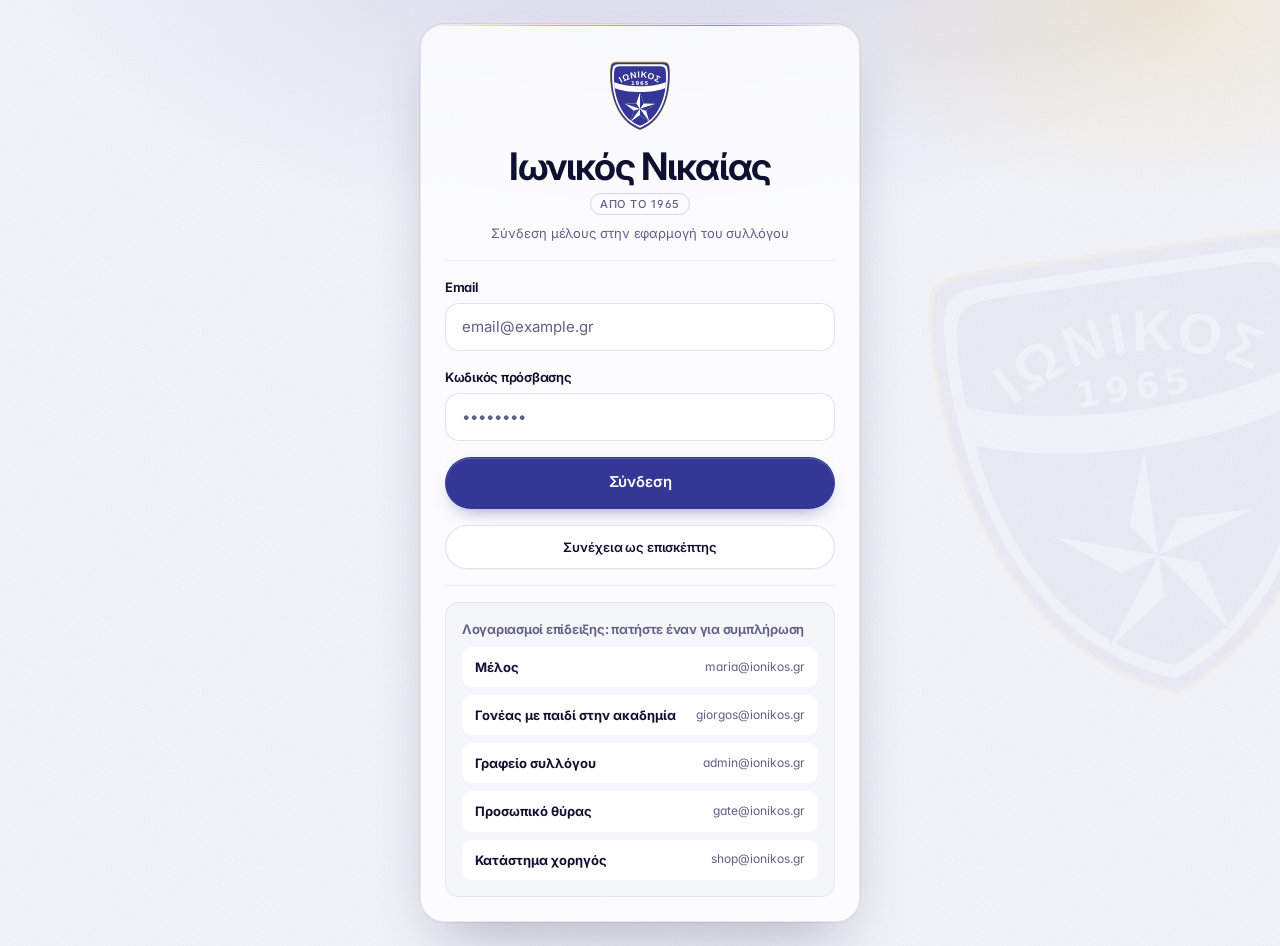
==== admin.html @ 1cebd692 "Φωτεινή μοντέρνα εκδοχή Το light.css φορτώνεται μετά το modern.css: λευκό και ανοιχτό γκρι, μπλε κου" ====
<!doctype html>
<html lang="el">
<head>
<meta charset="utf-8">
<meta name="viewport" content="width=device-width, initial-scale=1">
<title>Admin Γραφείου · Ιωνικός 1965</title>
<meta name="description" content="Διαχείριση μελών, εγκρίσεις ακαδημιών και πληρωμές στα γραφεία του συλλόγου.">
<link rel="icon" href="assets/img/crest.svg">
<link rel="preconnect" href="https://fonts.googleapis.com">
<link rel="preconnect" href="https://fonts.gstatic.com" crossorigin>
<link href="https://fonts.googleapis.com/css2?family=Inter:wght@400..800&display=swap" rel="stylesheet">
<link rel="stylesheet" href="assets/css/tokens.css?v=20261108L2">
<link rel="stylesheet" href="assets/css/components.css?v=20261108L2">
<link rel="stylesheet" href="assets/css/shell.css?v=20261108L2">
<link rel="stylesheet" href="assets/css/app.css?v=20261108L2">
<link rel="stylesheet" href="assets/css/modern.css?v=20261108L2">
<link rel="stylesheet" href="assets/css/light.css?v=20261108L2">
</head>
<body>

<div class="admin">
  <aside class="admin__side theme-dark">
    <a class="brandmark admin__brand theme-dark" href="index.html">
      <img class="crest" src="assets/img/crest.svg" alt="Έμβλημα Ιωνικού">
      <div class="brandmark__text">
        <strong class="brandmark__name">Γραφείο συλλόγου</strong>
        <span class="seal" style="justify-self:start">ΑΠΟ ΤΟ 1965</span>
      </div>
    </a>
    <nav class="admin__nav" id="adminNav" aria-label="Ενότητες διαχείρισης"></nav>
    <div class="admin__foot">
      <span class="dot"></span> 2FA Ασφάλεια Ενεργή
      <div style="margin-top:14px;display:grid;gap:8px">
        <a class="btn btn--ghost btn--sm btn--block" href="index.html"
          >Αρχική</a>
        <button class="btn btn--outline btn--sm btn--block" type="button" id="logoutBtn">Αποσύνδεση</button>
      </div>
    </div>
  </aside>

  <main class="admin__main">
    <div class="admin__wrap" id="adminView"></div>
  </main>
</div>

<script src="assets/js/data.js?v=20261108L2"></script>
<script src="assets/js/core.js?v=20261108L2"></script>
<script src="assets/js/icons.js?v=20261108L2"></script>
<script src="assets/js/admin.js?v=20261108L2"></script>
</body>
</html>
---- assets/css/tokens.css ----
/* ==========================================================================
   ΙΩΝΙΚΟΣ 1965 :: Design Tokens
   Heritage matchday: όλα τα χρώματα βγαίνουν από το έμβλημα.
   Ένα αρχείο, μία αλήθεια: web + app χρησιμοποιούν τα ίδια tokens.
   ========================================================================== */

:root {
  /* ---- Brand ---------------------------------------------------------- */
  /* Μπλε και χρυσό ακριβώς από το έμβλημα του συλλόγου. */
  --ion-navy:        #343795;  /* κύριο χρώμα συλλόγου */
  --ion-navy-600:    #2A2D7E;
  --ion-navy-700:    #1F2163;
  --ion-navy-300:    #6E71C0;
  --ion-navy-100:    #E4E5F5;

  --ion-gold:        #CF9C1D;  /* μόνο για τόνους: γραμμές, ενεργά, κύρια ενέργεια */
  --ion-gold-600:    #9E7612;  /* χρυσό για κείμενο πάνω σε ανοιχτό φόντο */
  --ion-gold-300:    #E7C361;
  --ion-gold-100:    #F8EDCF;

  /* ---- Νύχτα αγώνα: σκοτεινές επιφάνειες βαμμένες με το μπλε του εμβλήματος */
  --ink-900:         #0B0C2A;  /* φόντο γηπέδου τη νύχτα */
  --ink-800:         #111339;
  --ink-700:         #181B4A;  /* κάρτες σε dark, κείμενο σε light */
  --ink-600:         #23266A;
  --ink-500:         #3A3D7A;
  --ink-400:         #5F6290;
  --ink-300:         #A9ABCF;

  --line-dark:       #2E3275;  /* περίγραμμα σε σκοτεινές επιφάνειες */
  --line-dark-soft:  #20235C;

  /* ---- Χαρτί: ανοιχτές επιφάνειες με απόχρωση μπλε, όχι μπεζ ---------- */
  --paper:           #FFFFFF;
  --paper-50:        #F8F8FC;
  --paper-100:       #EEEFF7;
  --paper-200:       #E3E5F1;
  --paper-300:       #CDD0E4;

  /* ---- Semantic ------------------------------------------------------- */
  --ok:              #12A874;
  --ok-600:          #0B7F57;
  --ok-300:          #3DDBA0;
  --ok-soft:         #0E3A2E;

  --warn:            #F0A020;
  --warn-soft:       #5A3310;

  --danger:          #E5484D;
  --danger-600:      #C8363B;
  --danger-300:      #FF7A7E;
  --danger-soft:     #4A1114;

  --live:            #FF3B30;

  /* ---- Βαθμίδες τροπαίων ---------------------------------------------- */
  --tier-bronze:     #B4703A;
  --tier-silver:     #9AA3B5;
  --tier-gold:       var(--ion-gold);
  --tier-platinum:   #A7C7E7;

  /* ---- Ρόλοι (light theme = προεπιλογή) ------------------------------- */
  --bg:              var(--paper-100);
  --surface:         var(--paper);
  --surface-2:       var(--paper-50);
  --surface-3:       var(--paper-200);
  --border:          var(--paper-300);
  --border-soft:     var(--paper-200);
  --text:            var(--ink-700);
  --text-muted:      var(--ink-400);
  --text-invert:     #FFFFFF;

  /* ---- Typography ------------------------------------------------------ */
  /* Noto Sans Display (μεταβλητό πλάτος, πλήρη ελληνικά) για τίτλους.
     Open Sans για το κείμενο. Το πλάτος κληρονομείται: οι τίτλοι
     στενεύουν, η Open Sans δεν έχει άξονα πλάτους και μένει ίδια. */
  --font-display: "Noto Sans Display", "Commissioner", system-ui, -apple-system, "Segoe UI", sans-serif;
  --font-body:    "Open Sans", system-ui, -apple-system, "Segoe UI", sans-serif;
  --stretch-ui:       88%;   /* κουμπιά, ετικέτες */
  --stretch-headline: 72%;   /* μεγάλοι τίτλοι, σκορ */

  --fs-xs:    12px;
  --fs-sm:    13px;
  --fs-base:  15px;
  --fs-md:    17px;
  --fs-lg:    21px;
  --fs-xl:    28px;
  --fs-2xl:   38px;
  --fs-3xl:   52px;

  --lh-tight: 1.08;
  --lh-snug:  1.35;
  --lh-base:  1.55;

  /* ---- Space / radius / elevation -------------------------------------- */
  --sp-1:  4px;
  --sp-2:  8px;
  --sp-3:  12px;
  --sp-4:  16px;
  --sp-5:  20px;
  --sp-6:  24px;
  --sp-8:  32px;
  --sp-10: 40px;
  --sp-12: 48px;
  --sp-16: 64px;

  /* Ιεραρχία γωνιών: τα χειριστήρια είναι πιο τετράγωνα από τις κάρτες. */
  --r-sm:   6px;
  --r-md:   10px;
  --r-lg:   14px;
  --r-xl:   20px;
  --r-2xl:  28px;
  --r-pill: 999px;

  --shadow-sm:  0 1px 0 rgba(24, 27, 74, .04), 0 1px 2px rgba(24, 27, 74, .08);
  --shadow-md:  0 2px 0 rgba(24, 27, 74, .04), 0 8px 18px -6px rgba(24, 27, 74, .18);
  --shadow-lg:  0 24px 48px -12px rgba(11, 12, 42, .42), 0 4px 10px rgba(11, 12, 42, .12);
  --shadow-gold: 0 0 0 1px var(--ion-gold), 0 10px 28px -8px rgba(207, 156, 29, .45);

  --ring: 0 0 0 3px rgba(207, 156, 29, .55);

  /* ---- Υπογραφή συλλόγου ------------------------------------------------ */
  /* Ρίγα κασκόλ: μπλε, λευκή λωρίδα, χρυσή λωρίδα. */
  --stripe: repeating-linear-gradient(90deg,
              var(--ion-gold) 0 28px,
              #fff 28px 32px,
              var(--ion-navy) 32px 60px,
              #fff 60px 64px);
  /* Διαγώνια υφή σκαλιών κερκίδας, μόνο σε σκοτεινές επιφάνειες. */
  --terrace: repeating-linear-gradient(135deg,
              rgba(255, 255, 255, .035) 0 2px,
              transparent 2px 13px);
  /* Ουρανός γηπέδου: προβολείς πάνω από το μπλε της νύχτας. */
  --floodlight:
    radial-gradient(900px 420px at 50% -12%, rgba(110, 113, 192, .42), transparent 64%),
    radial-gradient(520px 300px at 100% 0%, rgba(207, 156, 29, .14), transparent 60%);

  --dur: 180ms;
  --ease: cubic-bezier(.2, .7, .3, 1);
}

html { font-stretch: var(--stretch-ui); }

/* ---- Dark surfaces (Live / Scanner / headers / ήρωες) ------------------ */
.theme-dark,
:root[data-theme="dark"] {
  --bg:          var(--ink-900);
  --surface:     var(--ink-700);
  --surface-2:   var(--ink-800);
  --surface-3:   var(--ink-600);
  --border:      var(--line-dark);
  --border-soft: var(--line-dark-soft);
  --text:        #F3F4FC;
  --text-muted:  var(--ink-300);
  --text-invert: var(--ink-900);
}

@media (prefers-reduced-motion: reduce) {
  *, *::before, *::after {
    animation-duration: .001ms !important;
    animation-iteration-count: 1 !important;
    transition-duration: .001ms !important;
  }
}

/* ---- Φωτεινή επιφάνεια μέσα σε σκοτεινή σελίδα ----------------------- */
.theme-light {
  --surface:     var(--paper);
  --surface-2:   var(--paper-50);
  --surface-3:   var(--paper-200);
  --border:      var(--paper-300);
  --border-soft: var(--paper-200);
  --text:        var(--ink-700);
  --text-muted:  var(--ink-400);
  --text-invert: #FFFFFF;
  color: var(--text);
}
---- assets/css/components.css ----
/* ==========================================================================
   ΙΩΝΙΚΟΣ 1965 :: Κοινά Components
   Τα ΙΔΙΑ κουμπιά, κάρτες, chips, tabs σε app ΚΑΙ web.
   ========================================================================== */

*, *::before, *::after { box-sizing: border-box; }

html { -webkit-text-size-adjust: 100%; }

body {
  margin: 0;
  font-family: var(--font-body);
  font-size: var(--fs-base);
  line-height: var(--lh-base);
  color: var(--text);
  background: var(--bg);
  -webkit-font-smoothing: antialiased;
  text-rendering: optimizeLegibility;
}

h1, h2, h3, h4, h5 {
  font-family: var(--font-display);
  line-height: var(--lh-tight);
  margin: 0;
  letter-spacing: -.005em;
}
h1, h2 { font-stretch: var(--stretch-headline); font-weight: 800; }

a { color: inherit; }

img, svg { max-width: 100%; }

:focus-visible {
  outline: none;
  box-shadow: var(--ring);
  border-radius: var(--r-sm);
}

/* ---- Eyebrow: πεζά, με χρυσή εγκοπή μπροστά ---------------------------- */
.eyebrow {
  display: inline-flex;
  align-items: center;
  gap: 10px;
  font-family: var(--font-display);
  font-size: var(--fs-sm);
  font-weight: 700;
  letter-spacing: .01em;
  color: var(--ion-navy);
}
.eyebrow::before {
  content: "";
  width: 18px; height: 3px;
  border-radius: 2px;
  background: var(--ion-gold);
}
.theme-dark .eyebrow { color: var(--ion-gold-300); }

.screen-title {
  font-size: var(--fs-2xl);
  font-weight: 800;
  margin-top: var(--sp-2);
}

/* ==========================================================================
   BUTTONS : ένα base, πέντε variants, τρία μεγέθη. Παντού ίδια.
   ========================================================================== */
.btn {
  --btn-bg: var(--ion-navy);
  --btn-fg: #fff;
  --btn-bd: transparent;

  appearance: none;
  display: inline-flex;
  align-items: center;
  justify-content: center;
  gap: var(--sp-2);

  font-family: var(--font-display);
  font-size: var(--fs-base);
  font-weight: 700;
  letter-spacing: .01em;
  line-height: 1;
  text-decoration: none;
  white-space: nowrap;

  min-height: 46px;
  padding: 0 var(--sp-5);
  border: 1.5px solid var(--btn-bd);
  border-radius: var(--r-sm);
  font-stretch: var(--stretch-ui);
  background: var(--btn-bg);
  color: var(--btn-fg);
  cursor: pointer;

  transition: transform var(--dur) var(--ease),
              filter var(--dur) var(--ease),
              background-color var(--dur) var(--ease),
              box-shadow var(--dur) var(--ease);
}
.btn:hover:not(:disabled) { filter: brightness(1.1); }
.btn:focus-visible { box-shadow: var(--ring); border-radius: var(--r-sm); }
.btn:active:not(:disabled) { transform: translateY(1px) scale(.995); }
.btn:disabled { opacity: .45; cursor: not-allowed; }

.btn--primary { --btn-bg: var(--ion-navy); --btn-fg: #fff; }
.btn--gold    { --btn-bg: var(--ion-gold); --btn-fg: var(--ink-900); box-shadow: inset 0 -2px 0 rgba(0,0,0,.14); }
.btn--primary { box-shadow: inset 0 -2px 0 rgba(0,0,0,.22); }
.btn--success { --btn-bg: var(--ok);       --btn-fg: #fff; }
.btn--danger  { --btn-bg: var(--danger);   --btn-fg: #fff; }

.btn--ghost {
  --btn-bg: transparent;
  --btn-fg: var(--text);
  --btn-bd: var(--border);
}
.btn--ghost:hover:not(:disabled) { background: var(--surface-3); filter: none; }

.btn--outline {
  --btn-bg: transparent;
  --btn-fg: var(--ion-navy);
  --btn-bd: var(--ion-navy);
}
.theme-dark .btn--outline { --btn-fg: var(--ion-gold-300); --btn-bd: var(--ion-gold); }
.theme-dark .btn--ghost { --btn-fg: var(--text); --btn-bd: rgba(255,255,255,.22); }
.theme-dark .btn--ghost:hover:not(:disabled) { background: rgba(255,255,255,.08); }

.btn--sm { min-height: 36px; padding: 0 var(--sp-4); font-size: var(--fs-sm); }
.btn--lg { min-height: 56px; padding: 0 var(--sp-8); font-size: var(--fs-md); border-radius: var(--r-md); }
.btn--block { display: flex; width: 100%; }
.btn--icon { padding: 0; width: 46px; min-height: 46px; }
.btn--icon.btn--sm { width: 36px; min-height: 36px; }

.btn__sub {
  font-family: var(--font-body);
  font-weight: 600;
  font-size: var(--fs-xs);
  opacity: .8;
}

/* ==========================================================================
   CARDS
   ========================================================================== */
.card {
  background: var(--surface);
  border: 1px solid var(--border-soft);
  border-radius: var(--r-lg);
  padding: var(--sp-5);
  box-shadow: var(--shadow-sm);
}
.card--flat   { box-shadow: none; }
.card--raised { box-shadow: var(--shadow-md); }
.card--navy {
  background: var(--terrace), linear-gradient(165deg, var(--ion-navy) 0%, var(--ion-navy-700) 100%);
  border-color: transparent;
  color: #fff;
}
.card--ink {
  background: var(--terrace), var(--ink-700);
  border-color: var(--line-dark);
  color: #F3F4FC;
}
/* Κάρτα με χρυσή γραμμή στην κορυφή: για τα σημαντικά (συνδρομή, πακέτα). */
.card--rule {
  position: relative;
  border-top: 0;
  padding-top: calc(var(--sp-5) + 4px);
  overflow: hidden;
}
.card--rule::before {
  content: "";
  position: absolute; left: 0; right: 0; top: 0;
  height: 4px;
  background: var(--stripe);
}
.card--gold-ring { box-shadow: var(--shadow-gold); border-color: transparent; }

.card__title {
  font-family: var(--font-display);
  font-size: var(--fs-md);
  font-weight: 800;
}
.card__meta { font-size: var(--fs-sm); color: var(--text-muted); }

/* ==========================================================================
   CHIPS / BADGES / PILLS
   ========================================================================== */
.chip {
  display: inline-flex;
  align-items: center;
  gap: var(--sp-2);
  font-family: var(--font-display);
  font-size: var(--fs-sm);
  font-weight: 700;
  padding: 7px var(--sp-4);
  border-radius: var(--r-pill);
  border: 1px solid var(--border);
  background: var(--surface);
  color: var(--text);
  cursor: pointer;
  transition: all var(--dur) var(--ease);
}
.chip:hover { border-color: var(--ion-navy-300); }
.chip.is-active {
  background: var(--ion-navy);
  border-color: var(--ion-navy);
  color: #fff;
}

.badge {
  display: inline-flex;
  align-items: center;
  gap: 6px;
  font-family: var(--font-display);
  font-size: var(--fs-xs);
  font-weight: 800;
  letter-spacing: .06em;
  text-transform: uppercase;
  padding: 5px 10px;
  border-radius: var(--r-sm);
  background: var(--surface-3);
  color: var(--text);
}
.badge--ok     { background: rgba(16,185,129,.16); color: var(--ok-300); }
.badge--warn   { background: rgba(245,166,35,.18); color: var(--warn); }
.badge--danger { background: rgba(239,68,68,.16);  color: var(--danger-300); }
.badge--gold   { background: rgba(207, 156, 29,.18); color: var(--ion-gold-600); }
.theme-dark .badge--gold { color: var(--ion-gold-300); }
.badge--ok     { color: var(--ok-600); }
.theme-dark .badge--ok, .scan-state .badge--ok { color: var(--ok-300); }
.badge--danger { color: var(--danger-600); }
.theme-dark .badge--danger { color: var(--danger-300); }
.badge--navy   { background: var(--ion-navy); color: #fff; }

.badge--live {
  background: var(--live);
  color: #fff;
  letter-spacing: .1em;
}
.badge--live::before {
  content: "";
  width: 7px; height: 7px;
  border-radius: 50%;
  background: #fff;
  animation: pulse 1.6s infinite;
}
@keyframes pulse { 0%,100% { opacity: 1 } 50% { opacity: .25 } }

.dot {
  width: 8px; height: 8px;
  border-radius: 50%;
  display: inline-block;
  background: var(--ok);
}
.dot--gold { background: var(--ion-gold); }
.dot--red  { background: var(--danger); }

/* ==========================================================================
   SEGMENTED CONTROL (profile switcher)
   ========================================================================== */
.segmented {
  display: flex;
  gap: var(--sp-1);
  padding: var(--sp-1);
  background: var(--paper-200);
  border-radius: var(--r-md);
}
.theme-dark .segmented { background: var(--ink-800); }

.segmented__btn {
  flex: 1;
  appearance: none;
  border: 0;
  background: transparent;
  font-family: var(--font-display);
  font-size: var(--fs-sm);
  font-weight: 700;
  color: var(--text-muted);
  padding: 10px var(--sp-3);
  border-radius: var(--r-sm);
  cursor: pointer;
  transition: all var(--dur) var(--ease);
  line-height: 1.25;
}
.segmented__btn.is-active {
  background: var(--ion-navy);
  color: #fff;
  box-shadow: inset 0 -2px 0 var(--ion-gold), var(--shadow-sm);
}
.segmented__btn.is-active[data-tone="gold"] {
  background: var(--ion-gold);
  color: var(--ink-900);
}

/* ==========================================================================
   LIST ROWS
   ========================================================================== */
.row {
  display: flex;
  align-items: center;
  gap: var(--sp-4);
  padding: var(--sp-4);
  background: var(--surface);
  border: 1px solid var(--border-soft);
  border-radius: var(--r-md);
  transition: all var(--dur) var(--ease);
}
.row + .row { margin-top: var(--sp-3); }
.row__icon {
  flex: 0 0 auto;
  width: 40px; height: 40px;
  display: grid; place-items: center;
  border-radius: var(--r-sm);
  background: var(--ion-navy-100);
  color: var(--ion-navy);
}
.theme-dark .row__icon { background: rgba(52, 55, 149,.5); color: var(--ion-gold-300); }
.row__body { flex: 1 1 auto; min-width: 0; }
.row__title { font-weight: 700; font-family: var(--font-display); }
.row__meta  { font-size: var(--fs-sm); color: var(--text-muted); }
.row__end   { flex: 0 0 auto; font-family: var(--font-display); font-weight: 800; }
.row--clickable { cursor: pointer; }
.row--clickable:hover { border-color: var(--ion-navy-300); box-shadow: var(--shadow-md); }
.row--clickable:hover .row__icon { background: var(--ion-navy); color: var(--ion-gold-300); }

/* ==========================================================================
   STATS
   ========================================================================== */
.stat { display: grid; gap: 2px; }
.stat__value {
  font-family: var(--font-display);
  font-size: var(--fs-2xl);
  font-weight: 800;
  font-stretch: var(--stretch-headline);
  font-variant-numeric: tabular-nums;
  line-height: 1;
}
.stat__label { font-size: var(--fs-sm); color: var(--text-muted); }
.stat--ok   .stat__value { color: var(--ok); }
.stat--gold .stat__value { color: var(--ion-gold-600); }
.theme-dark .stat--gold .stat__value { color: var(--ion-gold); }
.stat--navy .stat__value { color: var(--ion-navy); }
.theme-dark .stat--navy .stat__value { color: #fff; }

/* ==========================================================================
   PROGRESS
   ========================================================================== */
.progress {
  height: 10px;
  border-radius: var(--r-pill);
  background: rgba(255,255,255,.18);
  overflow: hidden;
}
.progress__bar {
  height: 100%;
  border-radius: var(--r-pill);
  background: var(--ion-gold);
  transition: width 600ms var(--ease);
}

/* ==========================================================================
   FORM FIELDS
   ========================================================================== */
.field { display: grid; gap: 6px; }
.field__label {
  font-family: var(--font-display);
  font-size: var(--fs-sm);
  font-weight: 700;
  color: var(--text);
}
.input {
  width: 100%;
  min-height: 48px;
  padding: 0 var(--sp-4);
  font-family: var(--font-body);
  font-size: var(--fs-base);
  color: var(--text);
  background: var(--surface);
  border: 1.5px solid var(--border);
  border-radius: var(--r-md);
  transition: border-color var(--dur) var(--ease), box-shadow var(--dur) var(--ease);
}
.input::placeholder { color: var(--text-muted); }
.input:focus { outline: none; border-color: var(--ion-navy); box-shadow: var(--ring); }
.input--error { border-color: var(--danger); }

.field__error {
  font-size: var(--fs-sm);
  font-weight: 600;
  color: var(--danger);
}

/* ==========================================================================
   CREST (placeholder : αντικαταστήστε με το επίσημο logo)
   ========================================================================== */
.crest { display: block; width: 36px; height: 44px; flex: 0 0 auto; }
.crest--sm { width: 26px; height: 32px; }
.crest--lg { width: 64px; height: 78px; }
.crest--xl { width: 96px; height: 117px; }

/* ==========================================================================
   QR
   ========================================================================== */
.qr {
  background: #fff;
  padding: var(--sp-3);
  border-radius: var(--r-lg);
  display: inline-block;
  line-height: 0;
}
.qr canvas, .qr img { display: block; image-rendering: pixelated; }
.qr--stale { opacity: .35; filter: grayscale(1); }

.qr-countdown {
  font-family: var(--font-display);
  font-weight: 700;
  font-variant-numeric: tabular-nums;
}

/* ==========================================================================
   UTILITIES
   ========================================================================== */
.stack   { display: grid; gap: var(--sp-4); }
.stack-2 { display: grid; gap: var(--sp-2); }
.stack-3 { display: grid; gap: var(--sp-3); }
.stack-6 { display: grid; gap: var(--sp-6); }
.cluster { display: flex; flex-wrap: wrap; gap: var(--sp-3); align-items: center; }
.between { display: flex; align-items: center; justify-content: space-between; gap: var(--sp-3); }
.grow    { flex: 1 1 auto; min-width: 0; }
.center  { text-align: center; }
.muted   { color: var(--text-muted); }
.gold    { color: var(--ion-gold); }
.ok      { color: var(--ok); }
.danger  { color: var(--danger); }
.mono    { font-variant-numeric: tabular-nums; }
.t-sm    { font-size: var(--fs-sm); }
.t-xs    { font-size: var(--fs-xs); }
.t-lg    { font-size: var(--fs-lg); }
.bold    { font-weight: 700; }
.display { font-family: var(--font-display); }
.hidden  { display: none !important; }
.sr-only {
  position: absolute; width: 1px; height: 1px;
  padding: 0; margin: -1px; overflow: hidden;
  clip: rect(0 0 0 0); white-space: nowrap; border: 0;
}

.divider { height: 1px; background: var(--border-soft); border: 0; margin: var(--sp-4) 0; }

/* ---- Toast ------------------------------------------------------------- */
.toast-host {
  position: fixed;
  left: 50%; bottom: 24px;
  transform: translateX(-50%);
  display: grid; gap: var(--sp-2);
  z-index: 9999;
  width: min(420px, calc(100vw - 32px));
}
.toast {
  display: flex; align-items: center; gap: var(--sp-3);
  padding: var(--sp-3) var(--sp-4);
  border-radius: var(--r-md);
  background: var(--ink-700);
  color: #fff;
  box-shadow: var(--shadow-lg);
  font-size: var(--fs-sm);
  font-weight: 600;
  animation: toast-in 240ms var(--ease);
}
.toast--ok     { background: var(--ok-600); }
.toast--danger { background: var(--danger-600); }
@keyframes toast-in { from { opacity: 0; transform: translateY(12px); } }

/* ==========================================================================
   MODAL
   ========================================================================== */
.modal-backdrop {
  position: fixed; inset: 0;
  z-index: 2000;
  background: rgba(11, 12, 42, .7);
  backdrop-filter: blur(4px);
  display: grid; place-items: center;
  padding: var(--sp-4);
  animation: fade-in 160ms var(--ease);
}
@keyframes fade-in { from { opacity: 0 } }

.modal {
  width: min(460px, 100%);
  max-height: 90vh;
  overflow-y: auto;
  background: var(--paper);
  color: var(--ink-700);
  border-radius: var(--r-xl);
  padding: var(--sp-6);
  padding-top: calc(var(--sp-6) + 4px);
  display: grid; gap: var(--sp-4);
  box-shadow: var(--shadow-lg);
  animation: modal-in 200ms var(--ease);
  background-image: var(--stripe);
  background-size: 100% 4px;
  background-repeat: no-repeat;
}
@keyframes modal-in { from { opacity: 0; transform: translateY(14px) scale(.98) } }

.modal__title { font-family: var(--font-display); font-weight: 800; font-size: var(--fs-xl); font-stretch: var(--stretch-headline); line-height: 1.1; }
.modal__text  { font-size: var(--fs-sm); color: var(--ink-400); margin: 0; }
.modal__actions { display: grid; grid-template-columns: 1fr 1fr; gap: var(--sp-3); }
@media (max-width: 420px) { .modal__actions { grid-template-columns: 1fr } }

/* ==========================================================================
   OPTION CARDS (κύκλος χρέωσης, τρόπος πληρωμής)
   ========================================================================== */
.options { display: grid; gap: var(--sp-3); }
.options--row { grid-auto-flow: column; grid-auto-columns: 1fr; }
@media (max-width: 560px) { .options--row { grid-auto-flow: row } }

.option {
  position: relative;
  display: flex; align-items: center; gap: var(--sp-3);
  padding: var(--sp-4);
  border: 1.5px solid var(--border);
  border-radius: var(--r-md);
  background: var(--surface);
  cursor: pointer;
  text-align: left;
  font: inherit;
  color: inherit;
  transition: all var(--dur) var(--ease);
}
.option:hover { border-color: var(--ion-navy-300); }
.option.is-selected {
  border-color: var(--ion-navy);
  box-shadow: inset 0 0 0 1px var(--ion-navy);
  background: var(--ion-navy-100);
}
.theme-dark .option.is-selected {
  background: rgba(52, 55, 149, .34);
  border-color: var(--ion-gold);
  box-shadow: inset 0 0 0 1px var(--ion-gold);
}
.option__mark {
  flex: 0 0 auto;
  width: 20px; height: 20px;
  border-radius: 50%;
  border: 2px solid var(--border);
  display: grid; place-items: center;
}
.option.is-selected .option__mark { border-color: var(--ion-navy); }
.theme-dark .option.is-selected .option__mark { border-color: var(--ion-gold); }
.option.is-selected .option__mark::after {
  content: "";
  width: 10px; height: 10px;
  border-radius: 50%;
  background: var(--ion-navy);
}
.theme-dark .option.is-selected .option__mark::after { background: var(--ion-gold); }
.option__body { flex: 1 1 auto; min-width: 0; }
.option__label { font-family: var(--font-display); font-weight: 700; }
.option__sub { font-size: var(--fs-sm); color: var(--text-muted); }
.option__tag {
  flex: 0 0 auto;
  font-family: var(--font-display); font-weight: 800;
  font-size: var(--fs-xs);
  padding: 4px 9px; border-radius: var(--r-pill);
  background: rgba(16,185,129,.16); color: var(--ok-600);
}
.theme-dark .option__tag { color: var(--ok-300); }

/* ---- Σύνοψη ποσού -------------------------------------------------------- */
.summary { display: grid; gap: var(--sp-2); }
.summary__line { display: flex; justify-content: space-between; gap: var(--sp-3); font-size: var(--fs-sm); }
.summary__line--total {
  font-family: var(--font-display);
  font-weight: 800;
  font-size: var(--fs-md);
  padding-top: var(--sp-3);
  border-top: 1px solid var(--border-soft);
}
.summary__line.is-credit { color: var(--ok-600); }
.theme-dark .summary__line.is-credit { color: var(--ok-300); }
.summary__line.is-charge { color: var(--danger); }

/* ---- Select -------------------------------------------------------------- */
.select {
  width: 100%;
  min-height: 48px;
  padding: 0 var(--sp-4);
  font: inherit;
  color: var(--text);
  background: var(--surface);
  border: 1.5px solid var(--border);
  border-radius: var(--r-md);
  cursor: pointer;
}
.select:focus { outline: none; border-color: var(--ion-navy); box-shadow: var(--ring); }
.option__label, .option__sub { display: block; }
.theme-light .segmented { background: var(--paper-200); }
.theme-light .btn--ghost { --btn-fg: var(--ink-700); --btn-bd: var(--paper-300); }

/* ---- Ανθεκτικότητα σε στενές οθόνες -------------------------------------- */
/* Τα grid παιδιά δεν πρέπει να φουσκώνουν τη στήλη πέρα από το πλάτος. */
.stack, .stack-2, .stack-3, .stack-6, .card { min-width: 0; }
.stack, .stack-2, .stack-3, .stack-6 { grid-template-columns: minmax(0, 1fr); }
.btn--block { white-space: normal; text-align: center; line-height: 1.25; }
.btn--block.btn--lg { padding-top: 12px; padding-bottom: 12px; }
.row__end { white-space: nowrap; }
@media (max-width: 480px) {
  .row { gap: var(--sp-3); padding: var(--sp-3); }
  .row__end { font-size: var(--fs-base) !important; }
  .segmented__btn { white-space: normal; }
}

/* ---- Λίστα παροχών πακέτου ---------------------------------------------- */
.perks { list-style: none; margin: 0; padding: 0; display: grid; gap: var(--sp-3); }
.perks__item { display: grid; grid-template-columns: 22px minmax(0, 1fr); gap: var(--sp-3); align-items: start; }
.perks__icon {
  width: 22px; height: 22px; border-radius: 50%;
  display: grid; place-items: center;
  background: rgba(207, 156, 29, .18);
  color: var(--ion-gold);
  margin-top: 1px;
}
.theme-light .perks__icon { background: var(--ion-navy-100); color: var(--ion-navy); }
.perks__title { font-family: var(--font-display); font-weight: 700; font-size: var(--fs-sm); }
.perks__text { font-size: var(--fs-sm); color: var(--text-muted); line-height: 1.45; }
.perks--compact { gap: var(--sp-2); }
.perks--compact .perks__text { display: none; }

.plan { display: grid; gap: var(--sp-4); }
.plan + .plan { padding-top: var(--sp-5); border-top: 1px solid var(--border-soft); }
.plan__head { display: flex; align-items: baseline; justify-content: space-between; gap: var(--sp-3); flex-wrap: wrap; }
.plan__name { font-family: var(--font-display); font-weight: 800; font-size: var(--fs-md); }
.plan__who { font-size: var(--fs-sm); color: var(--text-muted); }
.plan__name { font-size: var(--fs-lg); font-stretch: var(--stretch-headline); }
.plan__price { font-family: var(--font-display); font-weight: 800; font-size: var(--fs-xl); font-stretch: var(--stretch-headline); font-variant-numeric: tabular-nums; color: var(--ion-gold-600); white-space: nowrap; }
.theme-dark .plan__price, .card--navy .plan__price { color: var(--ion-gold-300); }
.plan__price small { font-size: var(--fs-xs); font-weight: 600; color: var(--text-muted); margin-left: 4px; }

/* ==========================================================================
   ΥΠΟΓΡΑΦΗ ΣΥΛΛΟΓΟΥ: ρίγα κασκόλ, σφραγίδα 1965, υδατογράφημα εμβλήματος
   Ίδια κομμάτια σε εφαρμογή, ιστοσελίδα και εργαλεία προσωπικού.
   ========================================================================== */

/* Λεπτή ρίγα κασκόλ στην άκρη ενός header ή ήρωα. */
.has-stripe { position: relative; }
.has-stripe::after {
  content: "";
  position: absolute; left: 0; right: 0; bottom: 0;
  height: 4px;
  background: var(--stripe);
  pointer-events: none;
}
.has-stripe--top::after { top: 0; bottom: auto; }

/* Σφραγίδα «από το 1965» δίπλα στο έμβλημα. */
.seal {
  display: inline-flex; align-items: center;
  padding: 3px 9px 2px;
  border: 1px solid currentColor;
  border-radius: var(--r-pill);
  font-family: var(--font-display);
  font-size: 11px;
  font-weight: 700;
  font-stretch: var(--stretch-ui);
  letter-spacing: .14em;
  color: var(--ion-gold-600);
  white-space: nowrap;
  line-height: 1.4;
}
.theme-dark .seal { color: var(--ion-gold-300); }

/* Μπλοκ μάρκας: έμβλημα + όνομα + σφραγίδα. */
.brandmark { display: flex; align-items: center; gap: var(--sp-3); min-width: 0; text-decoration: none; color: inherit; }
.brandmark__text { display: grid; gap: 3px; min-width: 0; }
.brandmark__name {
  font-family: var(--font-display);
  font-weight: 800;
  font-stretch: var(--stretch-headline);
  font-size: var(--fs-lg);
  line-height: 1;
  letter-spacing: .01em;
}
.brandmark__sub { font-size: var(--fs-xs); color: var(--text-muted); line-height: 1.2; }

/* Μεγάλο, αχνό έμβλημα σε σκοτεινές επιφάνειες. */
.crest-watermark { position: relative; overflow: clip; isolation: isolate; }
.crest-watermark::before {
  content: "";
  position: absolute;
  right: -6%; top: 50%;
  width: min(46%, 420px);
  aspect-ratio: 600 / 672;
  transform: translateY(-50%) rotate(-8deg);
  background: url("../img/crest.svg") center / contain no-repeat;
  opacity: .07;
  filter: grayscale(1) brightness(2.4);
  z-index: -1;
  pointer-events: none;
}

/* Νύχτα αγώνα: σκοτεινή ζώνη σε όλο το πλάτος, μέσα σε ανοιχτή σελίδα. */
.matchday {
  position: relative;
  margin-inline: calc(50% - 50vw);
  padding: var(--sp-8) calc(50vw - 50%) var(--sp-10);
  background: var(--terrace), var(--floodlight), var(--ink-900);
  color: var(--text);
}
.matchday + * { margin-top: var(--sp-8); }

/* Κενή κατάσταση: πρόσκληση για ενέργεια, όχι διάθεση. */
.empty {
  display: grid; gap: var(--sp-3);
  justify-items: center; align-content: center;
  text-align: center;
  min-height: 320px;
  padding: var(--sp-8) var(--sp-6);
  border: 1.5px dashed var(--border);
  border-radius: var(--r-lg);
  background: var(--surface-2);
}
.empty__icon { color: var(--ion-navy-300); }

/* Τίτλος ενότητας μέσα σε σελίδα/οθόνη. */
.section-title {
  font-family: var(--font-display);
  font-weight: 800;
  font-stretch: var(--stretch-headline);
  font-size: var(--fs-lg);
  line-height: 1.1;
}

/* ==========================================================================
   ΔΙΑΡΚΕΙΑΣ (season pass): η κάρτα μέλους και το εισιτήριο εκδήλωσης
   Το ένα στοιχείο όπου η σχεδίαση «τολμά».
   ========================================================================== */
.pass {
  --pass-a: #4447B0;
  --pass-b: var(--ion-navy);
  --pass-c: var(--ion-navy-700);
  position: relative;
  isolation: isolate;
  overflow: hidden;
  border-radius: var(--r-xl);
  color: #fff;
  background:
    var(--terrace),
    radial-gradient(120% 70% at 100% 0%, rgba(207, 156, 29, .22), transparent 55%),
    linear-gradient(165deg, var(--pass-a) 0%, var(--pass-b) 45%, var(--pass-c) 100%);
  box-shadow: 0 1px 0 rgba(255,255,255,.18) inset, var(--shadow-lg);
  text-align: left;
}
.pass--academy {
  --pass-a: #1E2160;
  --pass-b: var(--ink-700);
  --pass-c: var(--ink-900);
  box-shadow: var(--shadow-gold);
}
.pass::before {           /* υδατογράφημα εμβλήματος */
  content: "";
  position: absolute;
  right: -18%; top: -6%;
  width: 62%;
  aspect-ratio: 600 / 672;
  background: url("../img/crest.svg") center / contain no-repeat;
  opacity: .09;
  filter: grayscale(1) brightness(2.6);
  transform: rotate(-10deg);
  z-index: -1;
  pointer-events: none;
}

.pass__band {             /* χρυσή ζώνη επιπέδου */
  display: flex; align-items: center; justify-content: space-between;
  gap: var(--sp-3);
  padding: 9px var(--sp-5);
  background: var(--ion-gold);
  color: var(--ink-900);
  font-family: var(--font-display);
  font-weight: 800;
  font-size: var(--fs-sm);
  line-height: 1.2;
}
.pass--academy .pass__band { background: linear-gradient(90deg, var(--ion-gold), var(--ion-gold-300)); }
.pass__state { display: inline-flex; align-items: center; gap: 6px; font-weight: 700; }
.pass__state .dot { background: #0B6B49; box-shadow: 0 0 0 3px rgba(11,107,73,.18); }
.pass__state.is-off .dot { background: var(--danger-600); box-shadow: 0 0 0 3px rgba(200,54,59,.2); }

.pass__head { padding: var(--sp-5) var(--sp-5) var(--sp-4); display: grid; gap: 6px; }
.pass__club {
  display: flex; align-items: center; gap: 8px;
  font-family: var(--font-display);
  font-size: var(--fs-xs);
  font-weight: 700;
  letter-spacing: .12em;
  color: var(--ion-gold-300);
}
.pass__name {
  font-family: var(--font-display);
  font-weight: 800;
  font-stretch: var(--stretch-headline);
  font-size: 34px;
  line-height: .98;
  letter-spacing: -.005em;
  overflow-wrap: anywhere;
}
.pass__meta { font-size: var(--fs-sm); color: rgba(255,255,255,.78); }

/* Διάτρηση: σαν το αποκόμμα εισιτηρίου διαρκείας. */
.pass__perf {
  position: relative;
  height: 0;
  margin: 0 var(--sp-5);
  border-top: 2px dashed rgba(255,255,255,.28);
}
.pass__perf::before, .pass__perf::after {
  content: "";
  position: absolute; top: -12px;
  width: 22px; height: 22px;
  border-radius: 50%;
  background: var(--pass-hole, var(--paper-50));
}
.pass__perf::before { left: calc(-1 * var(--sp-5) - 11px); }
.pass__perf::after  { right: calc(-1 * var(--sp-5) - 11px); }

.pass__stub {
  padding: var(--sp-5);
  display: grid; justify-items: center; gap: var(--sp-3);
  text-align: center;
}
.pass__qr {
  position: relative;
  padding: 10px;
  background: #fff;
  border-radius: var(--r-lg);
  line-height: 0;
  box-shadow: 0 12px 26px -10px rgba(0,0,0,.55);
}
.pass__qr .qr { padding: 0; border-radius: 0; }
.pass__timer {
  width: min(188px, 100%);
  height: 4px;
  border-radius: var(--r-pill);
  background: rgba(255,255,255,.18);
  overflow: hidden;
}
.pass__timer > span {
  display: block; height: 100%;
  background: var(--ion-gold);
  border-radius: inherit;
  transition: width 250ms linear;
}
.pass__code {
  display: flex; flex-wrap: wrap; justify-content: center; gap: 4px 14px;
  font-size: var(--fs-sm);
  color: rgba(255,255,255,.82);
  font-variant-numeric: tabular-nums;
}
.pass__code b { font-family: var(--font-display); color: #fff; letter-spacing: .04em; }
.pass__consent { font-size: var(--fs-sm); color: var(--ion-gold-300); font-weight: 700; }

/* ==========================================================================
   ΤΡΟΠΑΙΑ: χρώμα βαθμίδας και toast ξεκλειδώματος
   ========================================================================== */
.trophy-tier--bronze   { --tier: var(--tier-bronze); }
.trophy-tier--silver   { --tier: var(--tier-silver); }
.trophy-tier--gold     { --tier: var(--tier-gold); }
.trophy-tier--platinum { --tier: var(--tier-platinum); }

.tier-dot {
  display: inline-block;
  width: 10px; height: 10px;
  border-radius: 50%;
  background: var(--tier, var(--tier-bronze));
  box-shadow: 0 0 0 2px rgba(255,255,255,.18);
  flex: 0 0 auto;
}

.toast--trophy {
  background: var(--terrace), var(--ink-800);
  box-shadow: inset 4px 0 0 var(--tier, var(--ion-gold)), var(--shadow-lg);
  font-family: var(--font-display);
  font-weight: 800;
  font-size: var(--fs-md);
  color: #fff;
}
.toast--trophy::before {
  content: "";
  width: 14px; height: 14px; border-radius: 50%;
  background: var(--tier, var(--ion-gold));
  box-shadow: 0 0 0 4px rgba(255,255,255,.12);
  flex: 0 0 auto;
}

/* ==========================================================================
   ΑΝΤΙΣΤΡΟΦΗ ΜΕΤΡΗΣΗ: επόμενος εντός έδρας
   ========================================================================== */
.countdown { display: grid; gap: 10px; }
.countdown__match {
  font-family: var(--font-display); font-weight: 900; font-stretch: var(--stretch-headline);
  font-size: var(--fs-xl); line-height: 1.05;
}
.countdown__units { display: grid; grid-template-columns: repeat(3, 1fr); gap: var(--sp-2); }
.countdown__unit {
  display: grid; justify-items: center; gap: 2px;
  padding: var(--sp-3) var(--sp-2);
  border-radius: var(--r-md);
  background: rgba(0, 0, 0, .24);
  border: 1px solid rgba(255, 255, 255, .1);
}
.countdown__unit b {
  font-family: var(--font-display); font-weight: 900; font-stretch: var(--stretch-headline);
  font-size: var(--fs-2xl); line-height: 1; font-variant-numeric: tabular-nums; color: var(--ion-gold-300);
}
.countdown__unit span { font-size: var(--fs-xs); color: var(--ink-300); }
.countdown__count { font-family: var(--font-display); font-weight: 700; font-size: var(--fs-sm); color: #fff; }
---- assets/css/shell.css ----
/* ==========================================================================
   ΙΩΝΙΚΟΣ 1965 :: Shells: phone frame, web chrome, auth screen
   ========================================================================== */

/* ---------------------------------------------------------------- AUTH --- */
.auth {
  min-height: 100vh;
  min-height: 100dvh;
  display: grid;
  place-items: center;
  padding: var(--sp-6) var(--sp-4);
  background: var(--terrace), var(--floodlight), var(--ink-900);
}
.auth__card {
  position: relative;
  overflow: hidden;
  width: min(440px, 100%);
  background: var(--paper);
  border-radius: var(--r-xl);
  padding: calc(var(--sp-8) + 4px) var(--sp-6) var(--sp-6);
  box-shadow: var(--shadow-lg);
}
.auth__card::before {
  content: "";
  position: absolute; left: 0; right: 0; top: 0;
  height: 4px;
  background: var(--stripe);
}
.auth__head { display: grid; justify-items: center; gap: var(--sp-3); text-align: center; }
.auth__title { font-size: var(--fs-2xl); font-weight: 800; font-stretch: var(--stretch-headline); line-height: 1; }
.auth__sub { font-size: var(--fs-sm); color: var(--text-muted); }

.auth__demos {
  display: grid; gap: var(--sp-2);
  padding: var(--sp-4);
  border-radius: var(--r-md);
  background: var(--paper-100);
  border: 1px solid var(--paper-200);
}
.auth__demo {
  display: flex; align-items: center; justify-content: space-between; gap: var(--sp-3);
  width: 100%;
  padding: 9px var(--sp-3);
  border-radius: var(--r-sm);
  border: 1px solid transparent;
  background: var(--paper);
  font: inherit;
  font-size: var(--fs-sm);
  cursor: pointer;
  text-align: left;
  transition: all var(--dur) var(--ease);
}
.auth__demo:hover { border-color: var(--ion-navy); box-shadow: var(--shadow-sm); }
.auth__demo b { font-family: var(--font-display); }
.auth__demo span { color: var(--text-muted); font-size: var(--fs-xs); }

/* --------------------------------------------------------------- PHONE --- */
.stage {
  min-height: 100vh;
  min-height: 100dvh;
  padding: var(--sp-8) var(--sp-4) var(--sp-12);
  background: var(--terrace), var(--floodlight), var(--ink-900);
  background-attachment: fixed;
  color: #fff;
}
.stage__head {
  max-width: 1200px;
  margin: 0 auto var(--sp-6);
  display: flex; align-items: center; justify-content: space-between;
  gap: var(--sp-4); flex-wrap: wrap;
}
.stage__brand { display: flex; align-items: center; gap: var(--sp-3); }
.stage__brand h1 { font-size: var(--fs-xl); font-weight: 800; letter-spacing: .005em; line-height: 1; }
.stage__brand p { color: var(--ink-300); }
.stage__inner { max-width: 1200px; margin: 0 auto; display: grid; justify-items: center; gap: var(--sp-6); }

.phone {
  width: min(392px, 100%);
  background: #07081F;
  border-radius: 46px;
  padding: 12px;
  box-shadow:
    0 0 0 1.5px #3A3E8A,
    0 0 0 6px rgba(207, 156, 29, .08),
    0 40px 80px -10px rgba(0, 0, 0, .65);
  position: relative;
}
.phone__screen {
  position: relative;
  height: 780px;
  max-height: calc(100dvh - 190px);
  min-height: 560px;
  border-radius: 36px;
  overflow: clip;   /* clip, όχι hidden: αφήνει το βίντεο του Live να καρφιτσώνεται */
  background: var(--paper-50);
  color: var(--text);
  display: flex;
  flex-direction: column;
}
.phone--dark .phone__screen { background: var(--ink-900); }

.statusbar {
  flex: 0 0 auto;
  display: flex; align-items: center; justify-content: space-between;
  padding: 12px 24px 6px;
  font-family: var(--font-display);
  font-size: var(--fs-sm);
  font-weight: 700;
  color: var(--text);
  position: relative;
}
.statusbar__notch {
  position: absolute;
  left: 50%; top: 8px;
  transform: translateX(-50%);
  width: 108px; height: 24px;
  border-radius: var(--r-pill);
  background: #07081F;
}
.statusbar__icons { display: flex; gap: 5px; align-items: center; }
.statusbar__icons svg { display: block; }

.appbar {
  flex: 0 0 auto;
  position: relative;
  display: flex; align-items: center; gap: var(--sp-3);
  padding: var(--sp-3) var(--sp-4) calc(var(--sp-3) + 3px);
  background: var(--ion-navy);
  color: #fff;
}
.appbar::after {         /* ρίγα κασκόλ κάτω από κάθε appbar */
  content: "";
  position: absolute; left: 0; right: 0; bottom: 0;
  height: 3px;
  background: var(--stripe);
}
.appbar--ink { background: var(--ink-800); }
.appbar--plain { background: transparent; color: var(--text); }
.appbar__title { font-family: var(--font-display); font-weight: 800; font-size: var(--fs-lg); font-stretch: var(--stretch-headline); line-height: 1.1; }
.appbar__action {
  margin-left: auto;
  background: transparent; border: 0; color: inherit;
  font-size: var(--fs-lg); line-height: 1; cursor: pointer; padding: 6px;
  border-radius: var(--r-sm);
}
.appbar__action:hover { background: rgba(255,255,255,.12); }

.phone__body {
  flex: 1 1 auto;
  overflow-y: auto;
  overscroll-behavior: contain;
  padding: var(--sp-4);
  scrollbar-width: thin;
}
.phone__body::-webkit-scrollbar { width: 6px; }
.phone__body::-webkit-scrollbar-thumb { background: var(--paper-300); border-radius: 3px; }
.phone--dark .phone__body::-webkit-scrollbar-thumb { background: var(--ink-500); }

.tabbar {
  flex: 0 0 auto;
  display: grid;
  grid-auto-flow: column;
  grid-auto-columns: 1fr;
  gap: 2px;
  padding: var(--sp-2) var(--sp-2) var(--sp-4);
  background: var(--paper);
  border-top: 1px solid var(--border-soft);
}
.phone--dark .tabbar { background: var(--ink-800); border-top-color: var(--line-dark-soft); }

.tabbar__btn {
  appearance: none; border: 0; background: transparent;
  display: grid; justify-items: center; gap: 3px;
  padding: 7px 2px;
  border-radius: var(--r-sm);
  cursor: pointer;
  color: var(--text-muted);
  font-family: var(--font-display);
  font-size: var(--fs-xs);
  font-weight: 700;
  transition: color var(--dur) var(--ease);
}
.tabbar__btn svg { display: block; }
.tabbar__btn { position: relative; }
.tabbar__btn.is-active { color: var(--ion-navy); }
.tabbar__btn.is-active::before {
  content: "";
  position: absolute; top: -8px; left: 30%; right: 30%;
  height: 3px;
  border-radius: 0 0 3px 3px;
  background: var(--ion-gold);
}
.phone--dark .tabbar__btn.is-active { color: var(--ion-gold); }

.phone__caption {
  text-align: center;
  color: var(--ink-300);
  font-size: var(--fs-sm);
  max-width: 420px;
}

/* ----------------------------------------------------------------- WEB --- */
.web {
  min-height: 100vh;
  min-height: 100dvh;
  display: flex;
  flex-direction: column;
  background: var(--bg);
  color: var(--text);
  overflow-x: clip;
}
.web__nav {
  position: sticky; top: 0; z-index: 40;
  display: flex; align-items: center; gap: var(--sp-5);
  padding: var(--sp-3) var(--sp-6) calc(var(--sp-3) + 4px);
  background: rgba(17, 19, 57, .96);
  backdrop-filter: blur(12px);
  color: var(--text);
}
.web__nav::after {
  content: "";
  position: absolute; left: 0; right: 0; bottom: 0;
  height: 4px;
  background: var(--stripe);
}
.web__brand { margin-right: auto; }

.web__links { display: flex; gap: var(--sp-1); flex-wrap: nowrap; }
.web__link {
  appearance: none; border: 0; background: transparent;
  font-family: var(--font-display); font-weight: 700; font-size: var(--fs-sm);
  color: var(--ink-300);
  padding: 9px var(--sp-4);
  border-radius: var(--r-pill);
  cursor: pointer;
  transition: all var(--dur) var(--ease);
}
.web__link:hover { color: #fff; background: rgba(255,255,255,.07); }
.web__link.is-active { color: var(--ion-gold-300); background: rgba(207, 156, 29,.14); box-shadow: inset 0 0 0 1px rgba(207, 156, 29,.35); }

.web__main { --main-pt: var(--sp-8); flex: 1 1 auto; padding: var(--main-pt) var(--sp-6) var(--sp-12); }
.web__wrap > .matchday:first-child { margin-top: calc(-1 * var(--main-pt)); }
.web__wrap { max-width: 1180px; margin: 0 auto; }
.web__foot {
  padding: var(--sp-6) var(--sp-6) var(--sp-8);
  background: var(--terrace), var(--ink-900);
  color: var(--ink-300);
  font-size: var(--fs-sm);
}
.web__foot a { color: #fff; text-decoration-color: rgba(207, 156, 29, .6); text-underline-offset: 3px; }

.page-head { margin-bottom: var(--sp-6); }
.page-head h2 { font-size: var(--fs-3xl); font-weight: 800; margin-top: 10px; line-height: .98; max-width: 22ch; }
.page-lead { color: var(--text-muted); max-width: 64ch; margin: calc(-1 * var(--sp-3)) 0 var(--sp-6); }

.grid-2 { display: grid; grid-template-columns: 1fr 1fr; gap: var(--sp-5); }
.grid-3 { display: grid; grid-template-columns: repeat(3, 1fr); gap: var(--sp-5); }
.grid-live { display: grid; grid-template-columns: minmax(0, 1.65fr) minmax(320px, 1fr); gap: var(--sp-5); }

@media (max-width: 960px) {
  .grid-2, .grid-3, .grid-live { grid-template-columns: 1fr; }
  .web__main { --main-pt: var(--sp-6); padding: var(--main-pt) var(--sp-4) var(--sp-10); }
  .web__nav { padding: var(--sp-3) var(--sp-4); }
}

/* --------------------------------------------------------------- ADMIN --- */
.admin {
  min-height: 100vh; min-height: 100dvh;
  display: grid;
  grid-template-columns: 268px minmax(0, 1fr);
  background: var(--paper-100);
}
.admin__side {
  position: relative;
  background: var(--terrace), var(--ink-900);
  box-shadow: inset -4px 0 0 var(--ion-navy), inset -6px 0 0 var(--ion-gold);
  color: #fff;
  padding: var(--sp-6) var(--sp-4);
  display: flex; flex-direction: column; gap: var(--sp-5);
}
.admin__brand { display: flex; align-items: center; gap: var(--sp-3); }
.admin__brand strong { font-family: var(--font-display); font-weight: 800; font-stretch: var(--stretch-headline); font-size: var(--fs-lg); color: #fff; letter-spacing: .01em; }
.admin__nav { display: grid; gap: 4px; }
.admin__navbtn {
  appearance: none; border: 0; background: transparent;
  text-align: left;
  font-family: var(--font-display); font-weight: 700; font-size: var(--fs-base);
  color: var(--ink-300);
  padding: 12px var(--sp-4);
  border-radius: var(--r-md);
  cursor: pointer;
  transition: all var(--dur) var(--ease);
}
.admin__navbtn:hover { background: rgba(255,255,255,.06); color: #fff; }
.admin__navbtn.is-active { background: var(--ion-navy); color: #fff; box-shadow: inset 3px 0 0 var(--ion-gold); }
.admin__foot { margin-top: auto; font-size: var(--fs-sm); color: var(--ok-300); font-weight: 700; }
.admin__main { padding: var(--sp-8); min-width: 0; }
.admin__main .card:has(> .table), .admin__main .card > .table { overflow-x: auto; }
.admin__wrap { max-width: 1120px; }

@media (max-width: 860px) {
  .admin { grid-template-columns: minmax(0, 1fr); }
  .admin__side { position: static; min-width: 0; }
  .admin__nav { grid-auto-flow: column; grid-auto-columns: max-content; overflow-x: auto; }
  .admin__main { padding: var(--sp-5) var(--sp-4); }
}

/* ---------------------------------------------------------------- TABLE --- */
.table { width: 100%; border-collapse: collapse; font-size: var(--fs-sm); }
.table th, .table td {
  text-align: left;
  padding: var(--sp-3) var(--sp-3);
  border-bottom: 1px solid var(--border-soft);
}
.table th {
  font-family: var(--font-display);
  font-size: var(--fs-xs);
  letter-spacing: .06em;
  text-transform: uppercase;
  color: var(--text-muted);
}
.table tbody tr:hover { background: var(--surface-2); }
.table td:last-child, .table th:last-child { text-align: right; }

/* ---- Mobile web chrome --------------------------------------------------- */
@media (max-width: 1100px) {
  .web__brand .brandmark__sub { display: none; }
}
@media (max-width: 1080px) {
  .web__nav {
    flex-wrap: wrap;
    gap: var(--sp-3);
    padding: var(--sp-3) var(--sp-4);
  }
  .web__brand { margin-right: 0; flex: 1 1 auto; min-width: 0; }
  .web__brand .brandmark__sub { display: none; }
  .web__links {
    order: 3;
    flex: 1 0 100%;
    flex-wrap: nowrap;
    overflow-x: auto;
    scrollbar-width: none;
    -webkit-overflow-scrolling: touch;
  }
  .web__links::-webkit-scrollbar { display: none; }
  .web__link { flex: 0 0 auto; }
  .page-head h2 { font-size: var(--fs-2xl); }
  .web__foot .between { gap: var(--sp-3); }
}

@media (max-width: 420px) {
  .web__brand .brandmark__name { font-size: var(--fs-md); }
  .web__brand .seal { display: none; }
}

.admin__main .card { overflow-x: auto; }

@media (max-width: 860px) {
  .admin__side { box-shadow: none; padding-bottom: calc(var(--sp-6) + 4px); }
  .admin__side::after {
    content: ""; position: absolute; left: 0; right: 0; bottom: 0;
    height: 4px; background: var(--stripe);
  }
}
.admin__main .page-head h2 { font-size: var(--fs-2xl); max-width: 28ch; }

/* Το όνομα του συνδεδεμένου χρήστη: σύνδεσμος προς το προφίλ. */
.web__who {
  display: inline-flex; align-items: center; gap: 6px;
  padding: 6px 10px;
  border-radius: var(--r-pill);
  font-size: var(--fs-sm);
  font-weight: 600;
  color: var(--ink-300);
  text-decoration: none;
  transition: color var(--dur) var(--ease), background-color var(--dur) var(--ease);
}
.web__who:hover { color: #fff; background: rgba(255,255,255,.08); }
.web__who.hidden { display: none; }
---- assets/css/app.css ----
/* ==========================================================================
   ΙΩΝΙΚΟΣ 1965 :: Στυλ εφαρμογής κινητού
   ========================================================================== */

/* Η κάρτα μέλους ζει στο components.css ως .pass (κοινή με το εισιτήριο). */

/* ---- Info callout ------------------------------------------------------- */
.info {
  display: flex; gap: var(--sp-3);
  padding: var(--sp-4);
  border-radius: var(--r-md);
  background: var(--surface);
  border: 1px solid var(--border-soft);
}
.info__icon {
  flex: 0 0 auto;
  width: 36px; height: 36px;
  display: grid; place-items: center;
  border-radius: var(--r-sm);
  background: rgba(16,185,129,.14);
  color: var(--ok-600);
}
.info__icon--navy { background: var(--ion-navy-100); color: var(--ion-navy); }
.info__title { font-family: var(--font-display); font-weight: 700; }
.info__text { font-size: var(--fs-sm); color: var(--text-muted); }

/* ---- Featured offer (navy) ---------------------------------------------- */
.offer-hero {
  display: flex; align-items: center; gap: var(--sp-4);
  padding: var(--sp-4) var(--sp-5);
  border-radius: var(--r-lg);
  background: var(--terrace), linear-gradient(120deg, var(--ion-navy), var(--ion-navy-700));
  box-shadow: inset 4px 0 0 var(--ion-gold), var(--shadow-md);
  color: #fff;
  cursor: pointer;
  transition: transform var(--dur) var(--ease);
}
.offer-hero:hover { transform: translateY(-1px); }
.offer-hero__name { font-family: var(--font-display); font-weight: 800; font-stretch: var(--stretch-headline); font-size: var(--fs-lg); line-height: 1.1; color: var(--ion-gold-300); }
.offer-hero__sub  { font-size: var(--fs-sm); color: rgba(255,255,255,.88); }
.offer-hero__qr {
  width: 42px; height: 42px;
  display: grid; place-items: center;
  border-radius: var(--r-sm);
  background: rgba(255,255,255,.12);
  color: var(--ion-gold);
}

/* ---- Level card --------------------------------------------------------- */
.levelcard {
  position: relative;
  overflow: hidden;
  border-radius: var(--r-lg);
  padding: var(--sp-5);
  background: var(--terrace), linear-gradient(165deg, var(--ion-navy), var(--ion-navy-700));
  box-shadow: var(--shadow-md);
  color: #fff;
  display: grid; gap: var(--sp-3);
}
.levelcard__row { display: flex; align-items: flex-start; justify-content: space-between; gap: var(--sp-4); }
.levelcard__name {
  font-family: var(--font-display);
  font-size: var(--fs-2xl);
  font-weight: 800;
  font-stretch: var(--stretch-headline);
  color: var(--ion-gold-300);
  line-height: 1;
}
.levelcard__next { font-size: var(--fs-sm); color: rgba(255,255,255,.8); text-align: right; }
.levelcard__hint { font-size: var(--fs-sm); color: rgba(255,255,255,.85); }

/* ---- Τρόπαια --------------------------------------------------------- */
.trophy-summary {
  display: flex; align-items: center; justify-content: space-between; gap: var(--sp-3);
  padding: var(--sp-3) var(--sp-4);
  border-radius: var(--r-md);
  background: var(--terrace), var(--ink-800);
  color: #fff;
}
.trophy-summary__count { font-family: var(--font-display); font-size: var(--fs-sm); color: var(--ink-300); }
.trophy-summary__count b { font-size: var(--fs-xl); font-stretch: var(--stretch-headline); color: #fff; margin-right: 2px; }
.trophy-summary__tiers { display: flex; gap: var(--sp-3); }
.trophy-summary__tier { display: inline-flex; align-items: center; gap: 5px; font-family: var(--font-display); font-weight: 800; font-variant-numeric: tabular-nums; }

.trophy-grid { display: grid; grid-template-columns: repeat(2, minmax(0, 1fr)); gap: var(--sp-3); }
.trophy {
  display: grid; gap: 4px; align-content: start;
  padding: var(--sp-3) var(--sp-3) var(--sp-4);
  border-radius: var(--r-md);
  border: 1px solid var(--border-soft);
  background: var(--surface);
  box-shadow: inset 0 3px 0 var(--tier);
  min-width: 0;
}
.trophy__icon {
  width: 38px; height: 38px;
  display: grid; place-items: center;
  border-radius: 50%;
  background: var(--tier);
  color: var(--ink-900);
  box-shadow: 0 0 0 3px color-mix(in srgb, var(--tier) 30%, transparent);
  margin-bottom: 4px;
}
.trophy-tier--platinum .trophy__icon { box-shadow: 0 0 0 2px #fff, 0 0 0 5px var(--tier); }
.trophy__tier { font-family: var(--font-display); font-size: var(--fs-xs); font-weight: 700; color: var(--text-muted); }
.trophy__name { font-family: var(--font-display); font-weight: 800; font-stretch: var(--stretch-headline); font-size: var(--fs-md); line-height: 1.1; overflow-wrap: anywhere; }
.trophy__text { font-size: var(--fs-xs); color: var(--text-muted); line-height: 1.4; }
.trophy__progress { display: grid; grid-template-columns: minmax(0, 1fr) auto; align-items: center; gap: 8px; margin-top: 6px; font-size: var(--fs-xs); color: var(--text-muted); }
.trophy__progress .progress { height: 6px; background: var(--paper-200); }
.trophy__progress .progress__bar { background: var(--tier); }
.trophy--locked { background: var(--surface-2); box-shadow: inset 0 3px 0 var(--border); }
.trophy--locked .trophy__icon { background: var(--paper-200); color: var(--ink-400); box-shadow: none; }
.trophy--locked .trophy__name { color: var(--ink-500); }

/* ---- Ladder (5 επίπεδα) -------------------------------------------------- */
.ladder { display: grid; gap: var(--sp-3); }
.ladder__item {
  --tier: var(--paper-300);
  display: flex; align-items: center; justify-content: space-between;
  gap: var(--sp-4);
  padding: var(--sp-4);
  border-radius: var(--r-md);
  border: 1px solid var(--border-soft);
  background: var(--surface);
  box-shadow: inset 4px 0 0 var(--tier);
}
/* Ένα σκαλί χρώματος ανά επίπεδο κερκίδας: από το γκρι στο χρυσό. */
.ladder__item[data-level="touristas"] { --tier: #B9BCD6; }
.ladder__item[data-level="casual"]    { --tier: #8E91CF; }
.ladder__item[data-level="hooligan"]  { --tier: #6E71C0; }
.ladder__item[data-level="firm"]      { --tier: var(--ion-navy); }
.ladder__item[data-level="ranger"]    { --tier: var(--ion-gold-300); }
.ladder__item[data-level="ultra"]     { --tier: var(--ion-gold); }
.ladder__range {
  font-family: var(--font-display);
  font-size: var(--fs-xs); font-weight: 800;
  letter-spacing: .07em;
  color: var(--text-muted);
}
.ladder__name { font-family: var(--font-display); font-weight: 800; font-size: var(--fs-lg); font-stretch: var(--stretch-headline); line-height: 1.1; }
.ladder__perk { font-family: var(--font-display); font-weight: 700; font-size: var(--fs-sm); text-align: right; color: var(--ion-navy); }
.ladder__item.is-current { border-color: var(--ion-navy); box-shadow: inset 4px 0 0 var(--tier), 0 0 0 1px var(--ion-navy), var(--shadow-md); }
.ladder__item.is-high  { background: var(--terrace), var(--ion-navy); border-color: transparent; color: #fff; }
.ladder__item.is-high .ladder__range { color: var(--ion-gold); }
.ladder__item.is-high .ladder__perk  { color: var(--ion-gold); }
.ladder__item.is-top { background: var(--terrace), var(--ink-900); border-color: var(--ion-gold); color: #fff; }
.ladder__item.is-top .ladder__range { color: var(--ion-gold); }
.ladder__item.is-top .ladder__name  { color: var(--ion-gold); }
.ladder__item.is-top .ladder__perk  { color: #fff; }

/* ---- Live (dark) --------------------------------------------------------- */
.live-head {
  display: flex; align-items: center; justify-content: space-between;
  gap: var(--sp-3);
  padding: var(--sp-3) var(--sp-4);
}
.player {
  position: relative;
  border-radius: var(--r-md);
  background: #05061A;
  border: 1px solid var(--line-dark-soft);
  box-shadow: var(--shadow-lg);
  display: grid; place-items: center;
  aspect-ratio: 16 / 10;
  overflow: hidden;
}
.player--web { aspect-ratio: 16 / 9; }
.player__bg {
  position: absolute; inset: 0;
  background:
    radial-gradient(60% 70% at 50% 115%, rgba(18, 168, 116, .28), transparent 70%),
    radial-gradient(70% 90% at 50% 120%, rgba(52, 55, 149, .8), transparent 72%),
    repeating-linear-gradient(90deg, rgba(255,255,255,.03) 0 2px, transparent 2px 46px),
    linear-gradient(180deg, #11134A, #05061A);
}
.player__play {
  position: relative;
  width: 72px; height: 72px;
  border-radius: 50%;
  border: 0;
  display: grid; place-items: center;
  background: var(--ion-gold);
  color: var(--ink-900);
  cursor: pointer;
  box-shadow: 0 0 0 8px rgba(207, 156, 29, .16), 0 10px 30px rgba(207, 156, 29,.35);
  transition: transform var(--dur) var(--ease);
}
.player__play:hover { transform: scale(1.06); }
.player__meta {
  position: absolute; left: 0; right: 0; bottom: 0;
  padding: var(--sp-3) var(--sp-4);
  display: flex; align-items: center; gap: var(--sp-3);
  font-size: var(--fs-sm);
  color: var(--ok-300);
  background: linear-gradient(transparent, rgba(5,8,15,.9));
}
.player__meta button {
  background: transparent; border: 0; color: #fff; cursor: pointer;
  display: grid; place-items: center; padding: 2px;
}
.player__caption {
  position: absolute; left: 0; right: 0; top: 50%;
  margin-top: 54px;
  text-align: center;
  font-size: var(--fs-sm);
  color: var(--ink-300);
}
.player__watermark {
  position: absolute; top: var(--sp-3); right: var(--sp-4);
  font-size: var(--fs-xs);
  color: rgba(255,255,255,.35);
  font-variant-numeric: tabular-nums;
}
.player__badge { position: absolute; top: var(--sp-3); left: var(--sp-3); }

/* ---- Chat ---------------------------------------------------------------- */
.chat { display: grid; gap: var(--sp-2); }
.chat__msg {
  padding: 9px var(--sp-3);
  border-radius: var(--r-sm);
  background: rgba(255,255,255,.05);
  font-size: var(--fs-sm);
  animation: msg-in 200ms var(--ease);
}
@keyframes msg-in { from { opacity: 0; transform: translateY(6px); } }
.chat__user { font-weight: 700; font-family: var(--font-display); }
.chat__scroll {
  max-height: 260px;
  overflow-y: auto;
  display: grid; gap: var(--sp-2);
  padding-right: 4px;
  scrollbar-width: thin;
}
.chat__scroll::-webkit-scrollbar { width: 5px; }
.chat__scroll::-webkit-scrollbar-thumb { background: var(--ink-500); border-radius: 3px; }

.chat__form { display: flex; gap: var(--sp-2); }
.chat__input {
  flex: 1 1 auto;
  min-height: 44px;
  padding: 0 var(--sp-3);
  border-radius: var(--r-md);
  border: 1px solid var(--line-dark);
  background: rgba(255,255,255,.04);
  color: #fff;
  font: inherit;
  font-size: var(--fs-sm);
}
.chat__input::placeholder { color: var(--ink-400); }
.chat__input:focus { outline: none; border-color: var(--ion-gold); }

/* ---- Poll ---------------------------------------------------------------- */
.poll {
  border: 1.5px solid var(--ion-gold);
  border-radius: var(--r-md);
  padding: var(--sp-4);
  display: grid; gap: var(--sp-3);
  background: rgba(207, 156, 29,.06);
}
.poll__q { font-family: var(--font-display); font-weight: 800; color: var(--ion-gold-300); font-size: var(--fs-md); letter-spacing: .01em; }
.poll__opt {
  position: relative;
  display: flex; align-items: center; justify-content: space-between;
  gap: var(--sp-3);
  padding: 10px var(--sp-3);
  border-radius: var(--r-sm);
  border: 1px solid var(--line-dark);
  background: rgba(255,255,255,.04);
  cursor: pointer;
  overflow: hidden;
  font-size: var(--fs-sm);
  color: inherit;
  font-family: inherit;
  width: 100%;
  text-align: left;
}
.poll__opt:disabled { cursor: default; }
.poll__fill {
  position: absolute; inset: 0 auto 0 0;
  background: rgba(52, 55, 149,.65);
  transition: width 500ms var(--ease);
}
.poll__label, .poll__pct { position: relative; font-weight: 700; }
.poll__opt.is-picked { border-color: var(--ion-gold); }

/* ---- Bottom sheet -------------------------------------------------------- */
.sheet-backdrop {
  position: absolute; inset: 0;
  background: rgba(6,12,26,.55);
  backdrop-filter: blur(2px);
  display: grid; align-items: end;
  z-index: 20;
  animation: fade-in 180ms var(--ease);
}
@keyframes fade-in { from { opacity: 0; } }
.sheet {
  background: var(--paper);
  border-radius: var(--r-2xl) var(--r-2xl) 0 0;
  padding: var(--sp-5);
  display: grid; gap: var(--sp-4);
  justify-items: center;
  text-align: center;
  animation: sheet-up 260ms var(--ease);
  max-height: 92%;
  overflow-y: auto;
}
@keyframes sheet-up { from { transform: translateY(100%); } }
.sheet__grab {
  width: 44px; height: 4px; border-radius: 2px;
  background: var(--paper-300);
}
.sheet__title { font-family: var(--font-display); font-weight: 800; font-size: var(--fs-md); }

/* ---- Scanner / Merchant big states --------------------------------------- */
.scan-state {
  border-radius: var(--r-xl);
  padding: var(--sp-6) var(--sp-5);
  display: grid; justify-items: center; gap: var(--sp-4);
  text-align: center;
  color: #fff;
  min-height: 100%;
  grid-template-rows: auto auto 1fr auto;
}
/* Μπάρα που αδειάζει μέχρι η οθόνη να επιστρέψει σε αναμονή. */
.scan-state__timer { width: 100%; height: 4px; border-radius: var(--r-pill); background: rgba(255,255,255,.16); overflow: hidden; }
.scan-state__timer > span { display: block; height: 100%; background: rgba(255,255,255,.8); transform-origin: left; animation: drain linear forwards; }
@keyframes drain { from { transform: scaleX(1); } to { transform: scaleX(0); } }
.scan-state { grid-template-rows: auto auto 1fr auto auto auto; }

.scan-state--ok     { background: var(--terrace), linear-gradient(170deg, #0F6B4C, #083D2C); }
.scan-state--warn   { background: var(--terrace), linear-gradient(170deg, #9A5410, #5E2F07); }
.scan-state--danger { background: var(--terrace), linear-gradient(170deg, #A11E27, #5C0D13); }
.scan-state--idle   { background: var(--terrace), var(--floodlight), linear-gradient(170deg, var(--ink-700), var(--ink-900)); }

.scan-state__top {
  width: 100%;
  display: flex; align-items: center; justify-content: space-between;
  font-family: var(--font-display);
  font-size: var(--fs-xs);
  font-weight: 800;
  letter-spacing: .08em;
}
.scan-state__glyph {
  width: 120px; height: 120px;
  border-radius: 50%;
  display: grid; place-items: center;
  align-self: center;
  box-shadow: 0 0 0 10px rgba(255,255,255,.08), 0 0 0 22px rgba(255,255,255,.04);
}
.scan-state:not(.scan-state--idle) .scan-state__glyph { animation: glyph-in 360ms var(--ease); }
@keyframes glyph-in { from { transform: scale(.6); opacity: 0; } 70% { transform: scale(1.06); } }
.scan-state__glyph svg { width: 56px; height: 56px; }
.scan-state__glyph--ok     { background: var(--ok-300); color: #06361F; }
.scan-state__glyph--warn   { background: #F5C33A; color: #4A2B05; }
.scan-state__glyph--danger { background: var(--danger-300); color: #51080C; }
.scan-state__glyph--idle   { background: rgba(255,255,255,.08); color: var(--ion-gold); }

.scan-state__title {
  font-family: var(--font-display);
  font-size: var(--fs-2xl);
  font-weight: 800;
  font-stretch: var(--stretch-headline);
  line-height: 1;
  letter-spacing: .01em;
}
.scan-state__name { font-family: var(--font-display); font-weight: 800; font-size: var(--fs-lg); }
.scan-state__sub  { font-size: var(--fs-sm); opacity: .85; }
.scan-state__action {
  width: 100%;
  padding: var(--sp-4);
  border-radius: var(--r-md);
  background: rgba(0,0,0,.22);
  border: 1px solid rgba(255,255,255,.14);
  font-family: var(--font-display);
  font-weight: 700;
  font-size: var(--fs-sm);
}

/* ---- Μικρές οθόνες ------------------------------------------------------- */
@media (max-width: 520px) {
  .stage { padding: var(--sp-5) var(--sp-3) var(--sp-8); }
  .phone { border-radius: 34px; padding: 8px; }
  .phone__screen { border-radius: 28px; height: auto; max-height: none; min-height: 640px; }
  .stage__head { gap: var(--sp-3); }
  .stage__brand h1 { font-size: var(--fs-base); }
}

/* ---- Player σε στενές οθόνες -------------------------------------------- */
@media (max-width: 560px) {
  .player__caption {
    margin-top: 46px;
    padding: 0 var(--sp-4);
    font-size: var(--fs-xs);
    line-height: 1.3;
  }
  .player__play { width: 58px; height: 58px; }
  .player__meta { font-size: var(--fs-xs); gap: var(--sp-2); }
  .player__watermark { font-size: 10px; }
}

/* ---- Σκορ πάνω από τον player (ιστοσελίδα) ------------------------------- */
.scoreline {
  display: flex; align-items: baseline; flex-wrap: wrap;
  gap: 4px var(--sp-4);
  margin-bottom: var(--sp-4);
  font-family: var(--font-display);
}
.scoreline__comp {
  flex: 1 0 100%;
  font-size: var(--fs-sm);
  font-weight: 700;
  color: var(--ion-gold-300);
}
.scoreline__teams {
  font-size: var(--fs-xl);
  font-weight: 800;
  font-stretch: var(--stretch-headline);
  line-height: 1.05;
}
.scoreline__score {
  padding: 2px 12px;
  border-radius: var(--r-sm);
  background: var(--ion-gold);
  color: var(--ink-900);
  font-size: var(--fs-xl);
  font-weight: 900;
  font-stretch: var(--stretch-headline);
  font-variant-numeric: tabular-nums;
  line-height: 1.1;
}

/* ---- Chat: όνομα, επίπεδο, τίτλος τροπαίου ------------------------------ */
.chat__head { display: flex; flex-wrap: wrap; align-items: center; gap: 2px 8px; margin-bottom: 2px; }
.chat__user { font-weight: 800; }
.chat__level { font-size: var(--fs-xs); color: var(--ink-300); }
.chat__title {
  display: inline-flex; align-items: center; gap: 5px;
  padding: 1px 8px 1px 6px;
  border-radius: var(--r-pill);
  background: color-mix(in srgb, var(--tier) 18%, transparent);
  color: var(--tier);
  font-family: var(--font-display);
  font-size: var(--fs-xs);
  font-weight: 800;
  line-height: 1.5;
}
.chat__title .tier-dot { width: 7px; height: 7px; box-shadow: none; }
.trophy-tier--bronze.chat__title { color: #E0A070; }
.chat__text { overflow-wrap: anywhere; }
.chat__msg--own { background: rgba(207, 156, 29, .1); box-shadow: inset 3px 0 0 var(--ion-gold); }

/* ---- Βίντεο πάντα ορατό ---------------------------------------------------- */
/* Εφαρμογή: ο player μένει στην κορυφή της οθόνης, το chat κυλά από κάτω. */
.live-pin {
  position: sticky;
  top: calc(-1 * var(--sp-4));
  z-index: 3;
  margin: calc(-1 * var(--sp-4)) calc(-1 * var(--sp-4)) 0;
  padding: var(--sp-4) var(--sp-4) var(--sp-3);
  background: var(--ink-900);
  box-shadow: 0 10px 16px -12px rgba(0, 0, 0, .8);
}
.live-main { min-width: 0; }
/* Ιστοσελίδα, στενές οθόνες: ο player καρφιτσώνεται κάτω από την κεφαλίδα. */
@media (max-width: 960px) {
  .live-main {
    position: sticky;
    top: var(--nav-h, 0px);
    z-index: 5;
    margin-inline: calc(-1 * var(--sp-4));
    padding: 0 var(--sp-4) var(--sp-3);
    background: var(--ink-900);
    box-shadow: 0 12px 18px -14px rgba(0, 0, 0, .9);
  }
}
.live-pin .player__caption { margin-top: 44px; padding: 0 var(--sp-4); font-size: var(--fs-xs); line-height: 1.3; }

/* ---- Βαθμολογίες ----------------------------------------------------------- */
.standings { font-size: var(--fs-base); }
.standings th.num, .standings td.num { text-align: center; width: 44px; font-variant-numeric: tabular-nums; }
.standings td.pos { width: 32px; font-family: var(--font-display); font-weight: 800; color: var(--text-muted); }
.standings td.team { font-weight: 600; }
.standings td.pts { font-family: var(--font-display); font-weight: 900; font-size: var(--fs-md); }
.standings tr.is-us td { background: var(--ion-gold-100); font-weight: 800; }
.standings tr.is-us td:first-child { box-shadow: inset 4px 0 0 var(--ion-gold); color: var(--ion-gold-600); }
.standings tr.is-us td.team { color: var(--ion-navy); }
.table.standings td:last-child, .table.standings th:last-child { text-align: center; }
@media (max-width: 480px) {
  .standings .col-wdl { display: none; }
  .standings { font-size: var(--fs-sm); }
}
.theme-dark .standings tr.is-us td { background: rgba(207, 156, 29, .14); }
.theme-dark .standings tr.is-us td.team { color: var(--ion-gold-300); }

.match-card { display: grid; gap: 10px; }
.match-card__teams {
  display: grid; grid-template-columns: minmax(0, 1fr) auto minmax(0, 1fr);
  align-items: center; gap: 12px;
  font-family: var(--font-display); font-weight: 800; font-size: var(--fs-md); line-height: 1.15;
}
.match-card__teams span:last-child { text-align: right; }
.match-card__score {
  padding: 4px 12px; border-radius: var(--r-sm);
  background: var(--ion-navy); color: #fff;
  font-size: var(--fs-xl); font-stretch: var(--stretch-headline); font-variant-numeric: tabular-nums;
}
.card--navy .match-card__score { background: var(--ion-gold); color: var(--ink-900); }

/* ---- Αντιδράσεις και θόρυβος κερκίδας ------------------------------------- */
.hype { display: grid; gap: var(--sp-3); margin-top: var(--sp-3); }
.reactions { display: flex; gap: var(--sp-2); }
.reaction {
  flex: 1 1 0;
  min-height: 44px;
  border-radius: var(--r-md);
  border: 1px solid var(--line-dark);
  background: rgba(255, 255, 255, .05);
  font-size: 22px;
  line-height: 1;
  cursor: pointer;
  transition: transform var(--dur) var(--ease), background-color var(--dur) var(--ease), border-color var(--dur) var(--ease);
}
.reaction:hover { background: rgba(255, 255, 255, .1); border-color: var(--ion-gold); }
.reaction:active { transform: scale(.92); }
.float-emoji {
  position: absolute; bottom: 18%;
  font-size: 30px;
  pointer-events: none;
  z-index: 4;
  animation: float-up 1.8s var(--ease) forwards;
  filter: drop-shadow(0 4px 8px rgba(0,0,0,.4));
}
@keyframes float-up {
  0%   { transform: translateY(0) scale(.6); opacity: 0; }
  15%  { transform: translateY(-10px) scale(1.1); opacity: 1; }
  100% { transform: translateY(-160px) scale(.9); opacity: 0; }
}
.noise { display: grid; gap: 6px; }
.noise__head { display: flex; justify-content: space-between; align-items: baseline; gap: var(--sp-3); font-family: var(--font-display); }
.noise__title { font-size: var(--fs-sm); font-weight: 700; color: var(--ink-300); }
.noise__label { font-size: var(--fs-sm); font-weight: 800; color: var(--ion-gold-300); }
.noise__bar { height: 10px; border-radius: var(--r-pill); background: rgba(255, 255, 255, .1); overflow: hidden; }
.noise__bar > span {
  display: block; height: 100%;
  border-radius: inherit;
  background: linear-gradient(90deg, var(--ion-navy-300), var(--ion-gold));
  transition: width 380ms var(--ease);
}
.noise.is-loud .noise__bar > span { background: linear-gradient(90deg, var(--ion-gold), #FFD866); box-shadow: 0 0 14px rgba(207, 156, 29, .6); }
.goal-banner {
  position: absolute; left: 0; right: 0; top: 50%;
  transform: translateY(-50%);
  z-index: 5;
  padding: var(--sp-3) var(--sp-4);
  background: var(--terrace), var(--ion-gold);
  color: var(--ink-900);
  font-family: var(--font-display);
  font-weight: 900;
  font-stretch: var(--stretch-headline);
  font-size: clamp(28px, 6vw, 48px);
  letter-spacing: .02em;
  text-align: center;
  box-shadow: 0 10px 30px rgba(0,0,0,.45);
  animation: goal-in 380ms var(--ease);
}
@keyframes goal-in { from { transform: translateY(-50%) scaleX(.2); opacity: 0; } }
.live-pin .hype { margin-top: var(--sp-2); }
.live-pin .reaction { min-height: 38px; font-size: 18px; }

/* ---- Πρόβλεψη σκορ ---------------------------------------------------------- */
.predict {
  display: grid; gap: var(--sp-3);
  padding: var(--sp-4);
  border-radius: var(--r-md);
  border: 1px solid var(--line-dark);
  background: var(--terrace), rgba(52, 55, 149, .28);
  color: #F3F4FC;
}
.predict__title { font-family: var(--font-display); font-weight: 800; font-size: var(--fs-md); color: var(--ion-gold-300); }
.predict__pick { display: grid; grid-template-columns: 1fr 1fr; gap: var(--sp-3); }
.stepper { display: grid; gap: 6px; justify-items: center; text-align: center; min-width: 0; }
.stepper__team { font-size: var(--fs-sm); font-weight: 700; color: var(--ink-300); overflow-wrap: anywhere; }
.stepper__ctrl { display: flex; align-items: center; gap: var(--sp-2); }
.stepper__value {
  min-width: 34px; text-align: center;
  font-family: var(--font-display); font-weight: 900; font-stretch: var(--stretch-headline);
  font-size: var(--fs-2xl); line-height: 1; font-variant-numeric: tabular-nums;
}
.predict__locked { display: flex; align-items: center; justify-content: space-between; gap: var(--sp-3); font-size: var(--fs-sm); color: var(--ink-300); }
.predict__score, .predict__result b {
  font-family: var(--font-display); font-weight: 900; font-stretch: var(--stretch-headline);
  font-size: var(--fs-xl); color: #fff; font-variant-numeric: tabular-nums;
}
.predict__result { display: flex; align-items: center; justify-content: space-between; gap: var(--sp-3); flex-wrap: wrap; padding: var(--sp-3); border-radius: var(--r-sm); background: rgba(0,0,0,.22); font-size: var(--fs-sm); }
.predict__result b { font-size: var(--fs-md); }
.predict__result.is-exact { box-shadow: inset 4px 0 0 var(--ion-gold); }
.predict__result.is-exact b { color: var(--ion-gold-300); }
.predict__result.is-outcome b { color: var(--ok-300); }
.predict__result.is-miss b { color: var(--ink-300); }

/* ---- Κατάταξη φιλάθλων ------------------------------------------------------- */
.leaderboard td { vertical-align: middle; }
.leaderboard td.pos { width: 32px; font-family: var(--font-display); font-weight: 800; color: var(--text-muted); }
.leaderboard td.num, .leaderboard th.num { text-align: right; font-variant-numeric: tabular-nums; }
.leaderboard td.pts { font-family: var(--font-display); font-weight: 900; font-size: var(--fs-md); }
.leaderboard__name { font-weight: 800; font-family: var(--font-display); line-height: 1.2; }
.leaderboard .chat__title { margin-top: 3px; }
.leaderboard tr:nth-child(-n+3) td.pos { color: var(--ion-gold-600); }
.leaderboard tr.is-you td { background: var(--ion-gold-100); }
.leaderboard tr.is-you td:first-child { box-shadow: inset 4px 0 0 var(--ion-gold); }
/* Τα ονόματα σε φωτεινό φόντο: πιο σκούρα εκδοχή του χρώματος επιπέδου. */
.leaderboard .leaderboard__name { filter: brightness(.62) saturate(1.3); }
.leaderboard .trophy-tier--silver.chat__title { color: #5D6579; }
.leaderboard .trophy-tier--bronze.chat__title { color: #8A5226; }
.card .leaderboard .trophy-tier--gold.chat__title { color: var(--ion-gold-600); }

/* ---- Εκδρομή: λεωφορείο 50 θέσεων ----------------------------------------- */
.trip { display: grid; gap: 10px; }
.trip__match { font-family: var(--font-display); font-weight: 900; font-stretch: var(--stretch-headline); font-size: var(--fs-xl); line-height: 1.05; }
.trip__meta { display: flex; flex-wrap: wrap; gap: 4px 14px; font-size: var(--fs-sm); color: var(--text-muted); }
.trip__meta b { color: var(--text); }
.bus {
  border: 2px solid var(--ion-navy);
  border-radius: 22px 22px 10px 10px;
  padding: 10px 12px 12px;
  background: var(--surface-2);
}
.bus__front {
  margin: -2px -4px 10px;
  padding: 6px 10px;
  border-radius: 14px 14px 4px 4px;
  background: var(--ion-navy);
  color: #fff;
  font-family: var(--font-display); font-weight: 800; font-size: var(--fs-xs);
  text-align: center;
  letter-spacing: .02em;
}
.bus__seats {
  display: grid;
  grid-template-columns: repeat(2, 22px) 16px repeat(3, 22px);
  justify-content: center;
  gap: 5px;
}
.bus__seat {
  aspect-ratio: 1;
  border-radius: 4px 4px 2px 2px;
  border: 1.5px solid var(--paper-300);
  background: var(--paper);
}
.bus__seats .bus__seat:nth-child(5n+3) { grid-column-start: 4; }
.bus__seat.is-taken { background: var(--ion-gold); border-color: var(--ion-gold-600); }
.bus__seat.is-mine { background: var(--ion-navy); border-color: var(--ion-navy); box-shadow: 0 0 0 2px var(--ion-gold-300); }
.trip__left { font-family: var(--font-display); font-weight: 800; color: var(--ion-navy); }
.trip__left.is-low { color: var(--danger-600); }

/* ---- Ιστορία ------------------------------------------------------------------ */
.history-hero { margin-bottom: var(--sp-8); }
.web__wrap > .history-hero:first-child { margin-top: calc(-1 * var(--main-pt)); }
.history-hero__title { font-size: clamp(40px, 7vw, 76px); font-weight: 900; line-height: .95; margin-top: 12px; max-width: 14ch; }
.history-hero__intro { color: var(--ink-300); font-size: var(--fs-md); max-width: 62ch; margin: 18px 0 0; }
.history-fact p { margin: 8px 0 0; font-family: var(--font-display); font-weight: 700; font-size: var(--fs-md); line-height: 1.3; }

.timeline { list-style: none; margin: 0; padding: 0; position: relative; }
.timeline::before {
  content: ""; position: absolute; left: 134px; top: 6px; bottom: 6px;
  width: 2px; background: linear-gradient(var(--ion-gold), var(--ion-navy));
}
.timeline__item { display: grid; grid-template-columns: 116px minmax(0, 1fr); gap: 40px; padding-bottom: var(--sp-6); position: relative; }
.timeline__item::before {
  content: ""; position: absolute; left: 128px; top: 6px;
  width: 14px; height: 14px; border-radius: 50%;
  background: var(--ion-gold); box-shadow: 0 0 0 4px var(--bg), 0 0 0 5px var(--ion-gold-300);
}
.timeline__year {
  font-family: var(--font-display); font-weight: 900; font-stretch: var(--stretch-headline);
  font-size: var(--fs-xl); line-height: 1; color: var(--ion-navy); text-align: right; font-variant-numeric: tabular-nums; white-space: nowrap;
}
.timeline__body { display: grid; gap: 6px; justify-items: start; max-width: 64ch; }
.timeline__sport { cursor: default; font-size: var(--fs-xs); padding: 3px 10px; }
.timeline__sport.is-basketball { border-color: var(--ion-gold); color: var(--ion-gold-600); }
.timeline__sport.is-club { background: var(--ion-navy); border-color: var(--ion-navy); color: #fff; }
.timeline__title { font-family: var(--font-display); font-weight: 800; font-size: var(--fs-lg); line-height: 1.15; }
.timeline__text { margin: 0; color: var(--text-muted); }
.history-sources { margin-top: var(--sp-6); font-size: var(--fs-sm); color: var(--text-muted); }
.history-sources ul { margin: 8px 0 0; padding-left: 18px; display: grid; gap: 4px; }
.history-sources a { color: var(--ion-navy); }
@media (max-width: 560px) {
  .timeline::before { left: 7px; }
  .timeline__item { grid-template-columns: minmax(0, 1fr); gap: 6px; padding-left: 30px; }
  .timeline__item::before { left: 1px; }
  .timeline__year { text-align: left; font-size: var(--fs-lg); }
}

/* ---- Ζωντανά: chat δίπλα στο βίντεο ---------------------------------------- */
/* Αριστερά βίντεο και από κάτω ψηφοφορία/πρόβλεψη, δεξιά όλο το ύψος για το chat. */
.grid-live {
  grid-template-areas: "main chat" "actions chat";
  grid-template-rows: auto 1fr;
  align-items: start;
}
.grid-live > .live-main { grid-area: main; }
.live-actions { grid-area: actions; display: grid; gap: var(--sp-4); min-width: 0; }
.live-actions:empty { display: none; }
.live-chat {
  grid-area: chat;
  align-self: stretch;
  display: flex; flex-direction: column; gap: var(--sp-3);
  min-height: 0;
}
.live-chat .chat__scroll { flex: 1 1 0; min-height: 260px; max-height: none; display: flex; flex-direction: column; }
.live-chat .chat__scroll > :first-child { margin-top: auto; }
@media (max-width: 960px) {
  .grid-live { grid-template-areas: "main" "actions" "chat"; grid-template-rows: auto; }
  .live-chat .chat__scroll { flex: none; max-height: 380px; }
}

/* Κλειδωμένη πρόβλεψη: μία λεπτή γραμμή. */
.predict--slim {
  display: flex; align-items: center; flex-wrap: wrap;
  gap: 6px var(--sp-3);
  padding: 10px var(--sp-4);
}
.predict--slim .predict__label { font-size: var(--fs-sm); color: var(--ink-300); }
.predict--slim .predict__score { font-size: var(--fs-lg); }
.predict--slim .btn { margin-left: auto; }
.predict__verdict { margin-left: auto; font-family: var(--font-display); font-weight: 800; }
.predict__verdict.is-exact { color: var(--ion-gold-300); }
.predict__verdict.is-outcome { color: var(--ok-300); }
.predict__verdict.is-miss { color: var(--ink-300); }
---- assets/css/modern.css ----
/* ==========================================================================
   ΙΩΝΙΚΟΣ 1965 :: Μοντέρνο θέμα «προβολείς τη νύχτα»
   Φορτώνεται τελευταίο και ξαναγράφει tokens και components:
   σκοτεινό παντού, Inter, λευκά κουμπιά-χάπια, γυάλινη πλοήγηση,
   διαγώνιες δέσμες φωτός σε μπλε και χρυσό στους ήρωες.
   ========================================================================== */

:root,
.theme-dark,
.theme-light,
:root[data-theme="dark"] {
  /* Σκοτεινή κλίμακα με απόχρωση του μπλε του εμβλήματος */
  --ink-900: #07081A;
  --ink-800: #0B0D22;
  --ink-700: #0F1126;
  --ink-600: #161936;
  --ink-500: #2A2D52;
  --ink-400: #6A6D96;
  --ink-300: #8C8FB5;

  /* Οι «χάρτινες» επιφάνειες γίνονται κι αυτές σκοτεινές */
  --paper:     #0F1126;
  --paper-50:  #0B0D22;
  --paper-100: #07081A;
  --paper-200: #161936;
  --paper-300: #2A2D52;

  --ion-navy-100: rgba(110, 113, 192, .16);
  --ion-gold-100: rgba(207, 156, 29, .12);
  --ion-gold-600: #E2B54A;   /* χρυσό κειμένου σε σκοτεινό φόντο */
  --ok-600:       #3DDBA0;
  --danger-600:   #D9434A;

  --line-dark:      rgba(255, 255, 255, .10);
  --line-dark-soft: rgba(255, 255, 255, .06);

  --bg:          #07081A;
  --surface:     #0F1126;
  --surface-2:   #0B0D22;
  --surface-3:   #161936;
  --border:      rgba(255, 255, 255, .11);
  --border-soft: rgba(255, 255, 255, .07);
  --text:        #F5F6FB;
  --text-muted:  #8C8FB5;
  --text-invert: #07081A;
  --text-soft:   #C9CBE6;

  --font-display: "Inter", system-ui, -apple-system, "Segoe UI", sans-serif;
  --font-body:    "Inter", system-ui, -apple-system, "Segoe UI", sans-serif;
  --stretch-ui: 100%;
  --stretch-headline: 100%;

  --r-sm: 10px;
  --r-md: 14px;
  --r-lg: 20px;
  --r-xl: 24px;
  --r-2xl: 32px;

  --hairline-top: inset 0 1px 0 rgba(255, 255, 255, .06);
  --shadow-sm: var(--hairline-top);
  --shadow-md: var(--hairline-top), 0 12px 28px -12px rgba(0, 0, 0, .7);
  --shadow-lg: 0 30px 60px -20px rgba(0, 0, 0, .85), 0 0 0 1px rgba(255, 255, 255, .06);
  --shadow-gold: 0 0 0 1px rgba(207, 156, 29, .55), 0 18px 40px -16px rgba(207, 156, 29, .45);
  --ring: 0 0 0 3px rgba(255, 255, 255, .28);

  /* Η ρίγα κασκόλ γίνεται λεπτή φωτεινή γραμμή, η υφή σκαλιών σβήνει */
  --stripe: linear-gradient(90deg, transparent, rgba(207, 156, 29, .7) 30%, rgba(110, 113, 192, .8) 70%, transparent);
  --terrace: none;
  --floodlight:
    radial-gradient(80% 50% at 50% -10%, rgba(52, 55, 149, .55), transparent 70%),
    radial-gradient(40% 30% at 85% 0%, rgba(207, 156, 29, .10), transparent 70%);
  --grain: url("data:image/svg+xml;utf8,<svg xmlns='http://www.w3.org/2000/svg' width='180' height='180'><filter id='n'><feTurbulence type='fractalNoise' baseFrequency='.85' numOctaves='2' stitchTiles='stitch'/><feColorMatrix values='0 0 0 0 1  0 0 0 0 1  0 0 0 0 1  0 0 0 .09 0'/></filter><rect width='100%' height='100%' filter='url(%23n)'/></svg>");

  color-scheme: dark;
}

html { font-stretch: 100%; }
body { font-feature-settings: "cv11", "ss01"; letter-spacing: -.006em; }

/* ---- Τυπογραφία: Inter, σφιχτοί μεγάλοι τίτλοι ----------------------- */
h1, h2, h3, h4, h5 { font-weight: 650; letter-spacing: -.028em; }
h1, h2 { font-weight: 650; }
[class*="__title"], [class*="__name"], [class*="__match"], [class*="__teams"],
.section-title, .screen-title, .stat__value, .plan__price, .row__end, .row__title,
.option__label, .perks__title, .field__label, .card__title, .display.bold {
  font-weight: 650;
  letter-spacing: -.02em;
}
.countdown__unit b, .stepper__value, .predict__score, .predict__result b,
.scoreline__score, .match-card__score, .standings td.pts, .leaderboard td.pts {
  font-weight: 700; letter-spacing: -.03em;
}
.chat__title, .chat__user, .badge, .seal, .tabbar__btn, .web__link,
.admin__navbtn, .segmented__btn, .chip, .btn { font-weight: 600; }

/* ---- Κεφαλίδες ενότητας ------------------------------------------------ */
.eyebrow { color: var(--text-muted); font-weight: 500; letter-spacing: 0; }
.eyebrow::before { width: 6px; height: 6px; border-radius: 50%; box-shadow: 0 0 10px rgba(207, 156, 29, .8); }
.theme-dark .eyebrow { color: var(--text-muted); }

/* ==========================================================================
   ΚΟΥΜΠΙΑ: λευκό χάπι για το κύριο, γυάλινο για το δεύτερο
   ========================================================================== */
.btn {
  border-radius: var(--r-pill);
  border-width: 1px;
  letter-spacing: -.01em;
  min-height: 44px;
  font-size: var(--fs-sm);
  padding: 0 var(--sp-5);
}
.btn:focus-visible { border-radius: var(--r-pill); }
.btn--lg { min-height: 52px; font-size: var(--fs-base); border-radius: var(--r-pill); padding: 0 var(--sp-6); }
.btn--sm { min-height: 34px; font-size: var(--fs-sm); }
.btn--icon { width: 44px; min-height: 44px; }

.btn--primary, .btn:not([class*="btn--"]) {
  --btn-bg: #F5F6FB;
  --btn-fg: #07081A;
  box-shadow: inset 0 -1px 0 rgba(0, 0, 0, .18), 0 1px 0 rgba(255, 255, 255, .1), 0 8px 24px -10px rgba(255, 255, 255, .25);
}
.btn--primary:hover:not(:disabled) { filter: none; --btn-bg: #fff; }
.btn--gold {
  --btn-bg: var(--ion-gold);
  --btn-fg: #07081A;
  box-shadow: inset 0 1px 0 rgba(255, 255, 255, .35), 0 10px 30px -10px rgba(207, 156, 29, .7);
}
.btn--ghost, .btn--outline,
.theme-dark .btn--ghost, .theme-dark .btn--outline, .theme-light .btn--ghost {
  --btn-bg: rgba(255, 255, 255, .06);
  --btn-fg: var(--text);
  --btn-bd: rgba(255, 255, 255, .12);
  backdrop-filter: blur(10px);
}
.btn--ghost:hover:not(:disabled), .btn--outline:hover:not(:disabled),
.theme-dark .btn--ghost:hover:not(:disabled) { background: rgba(255, 255, 255, .11); filter: none; }
.btn--success { box-shadow: 0 10px 28px -12px rgba(18, 168, 116, .8); }
.btn--danger  { box-shadow: 0 10px 28px -12px rgba(229, 72, 77, .8); }

/* ==========================================================================
   ΚΑΡΤΕΣ: μεγάλη καμπύλη, λεπτό περίγραμμα, φως στην πάνω ακμή
   ========================================================================== */
.card {
  border-radius: var(--r-lg);
  border-color: var(--border-soft);
  background: linear-gradient(180deg, rgba(255, 255, 255, .025), transparent 40%), var(--surface);
  box-shadow: var(--hairline-top);
}
.card--raised { box-shadow: var(--shadow-md); }
.card--navy {
  background:
    radial-gradient(120% 90% at 0% 0%, rgba(110, 113, 192, .35), transparent 60%),
    linear-gradient(180deg, #181B4A, #0F1126);
  border-color: rgba(110, 113, 192, .3);
}
.card--ink { background: var(--surface-2); border-color: var(--border-soft); }
.card--rule { padding-top: var(--sp-5); }
.card--rule::before { height: 1px; }

/* ---- Chips, segmented, badges ------------------------------------------- */
.chip { background: rgba(255, 255, 255, .04); border-color: var(--border); }
.chip:hover { border-color: rgba(255, 255, 255, .25); }
.chip.is-active { background: #F5F6FB; border-color: #F5F6FB; color: #07081A; }

.segmented, .theme-dark .segmented, .theme-light .segmented {
  background: rgba(255, 255, 255, .05);
  border: 1px solid var(--border-soft);
  border-radius: var(--r-pill);
}
.segmented__btn { border-radius: var(--r-pill); }
.segmented__btn.is-active { background: rgba(255, 255, 255, .12); color: #fff; box-shadow: var(--hairline-top); }

.badge { text-transform: none; letter-spacing: 0; border-radius: var(--r-pill); padding: 4px 10px; }
.badge--live { letter-spacing: .02em; box-shadow: 0 0 18px rgba(255, 59, 48, .55); }
.badge--navy { background: rgba(110, 113, 192, .22); color: var(--text-soft); }
.badge--gold { color: var(--ion-gold-300); }

/* ---- Γραμμές, στατιστικά, φόρμες ---------------------------------------- */
.row { border-radius: var(--r-md); background: var(--surface); }
.row__icon, .theme-dark .row__icon { background: rgba(110, 113, 192, .16); color: var(--text-soft); border-radius: var(--r-sm); }
.row--clickable:hover { border-color: rgba(255, 255, 255, .18); }
.row--clickable:hover .row__icon { background: rgba(207, 156, 29, .18); color: var(--ion-gold-300); }
.stat--navy .stat__value { color: #fff; }

.input, .select { border-width: 1px; background: rgba(255, 255, 255, .04); }
.input:focus, .select:focus { border-color: rgba(255, 255, 255, .32); }

.option { border-width: 1px; background: rgba(255, 255, 255, .03); }
.option:hover { border-color: rgba(255, 255, 255, .22); }
.option.is-selected {
  background: rgba(207, 156, 29, .08);
  border-color: var(--ion-gold);
  box-shadow: inset 0 0 0 1px var(--ion-gold);
}
.option.is-selected .option__mark { border-color: var(--ion-gold); }
.option.is-selected .option__mark::after { background: var(--ion-gold); }

.perks__icon, .theme-light .perks__icon { background: rgba(207, 156, 29, .16); color: var(--ion-gold-300); }

.progress { background: rgba(255, 255, 255, .08); }

/* ---- Toast και modal: γυαλί ------------------------------------------------ */
.toast {
  background: rgba(22, 25, 54, .82);
  backdrop-filter: blur(16px) saturate(1.3);
  border: 1px solid rgba(255, 255, 255, .1);
  border-radius: var(--r-pill);
  padding: 10px 18px;
}
.toast--ok     { background: rgba(11, 127, 87, .85); }
.toast--danger { background: rgba(200, 54, 59, .88); }
.toast--trophy { border-radius: var(--r-md); background: rgba(22, 25, 54, .9); }

.modal-backdrop { background: rgba(3, 4, 14, .72); backdrop-filter: blur(8px); }
.modal, .modal.theme-light {
  background: linear-gradient(180deg, rgba(255, 255, 255, .04), transparent 30%), #0F1126;
  background-image: none;
  color: var(--text);
  border: 1px solid var(--border);
  padding-top: var(--sp-6);
}
.modal__text { color: var(--text-muted); }

/* ---- Σφραγίδα και μάρκα --------------------------------------------------- */
.seal, .theme-dark .seal {
  color: var(--text-muted);
  border-color: rgba(255, 255, 255, .16);
  letter-spacing: .08em;
  font-weight: 500;
}
.brandmark__name { font-weight: 650; letter-spacing: -.02em; }

/* ==========================================================================
   ΔΕΣΜΕΣ ΦΩΤΟΣ: η μία τολμηρή στιγμή, μόνο στους ήρωες
   ========================================================================== */
.hero, .matchday {
  isolation: isolate;
  overflow: clip;
  background: var(--grain), var(--ink-900);
}
.hero::after, .matchday::after {
  content: "";
  position: absolute;
  inset: -30% -10%;
  z-index: -2;
  pointer-events: none;
  background: repeating-linear-gradient(118deg,
    transparent 0 7%,
    rgba(52, 55, 149, .95) 9% 14%,
    transparent 17% 23%,
    rgba(207, 156, 29, .55) 25% 27%,
    transparent 30% 36%,
    rgba(110, 113, 192, .6) 38% 41%,
    transparent 44% 52%);
  filter: blur(34px) saturate(1.2);
  -webkit-mask-image: radial-gradient(70% 70% at 70% 30%, #000 20%, transparent 72%);
          mask-image: radial-gradient(70% 70% at 70% 30%, #000 20%, transparent 72%);
  opacity: .9;
  animation: beams-drift 18s ease-in-out infinite alternate;
}
.matchday::after { opacity: .55; }
@keyframes beams-drift { to { transform: translateX(4%); } }
.crest-watermark::before { opacity: .05; }

/* ==========================================================================
   SHELLS
   ========================================================================== */
/* Σύνδεση */
.auth { background: var(--grain), var(--floodlight), var(--ink-900); }
.auth__card, .auth__card.theme-light {
  background: rgba(15, 17, 38, .72);
  backdrop-filter: blur(20px) saturate(1.3);
  border: 1px solid rgba(255, 255, 255, .09);
  box-shadow: var(--hairline-top), var(--shadow-lg);
  padding-top: var(--sp-8);
}
.auth__card::before { height: 1px; }
.auth__title { font-weight: 650; letter-spacing: -.035em; }
.auth__demos { background: rgba(255, 255, 255, .03); border-color: var(--border-soft); }
.auth__demo { background: rgba(255, 255, 255, .04); color: var(--text); }
.auth__demo:hover { border-color: rgba(255, 255, 255, .2); background: rgba(255, 255, 255, .07); }

/* Σκηνή κινητού */
.stage { background: var(--grain), var(--floodlight), var(--ink-900); background-attachment: fixed; }
.phone {
  background: #000;
  box-shadow: 0 0 0 1px rgba(255, 255, 255, .12), 0 0 0 7px #0A0B18, 0 0 0 8px rgba(255, 255, 255, .07),
              0 50px 100px -20px rgba(0, 0, 0, .9), 0 0 120px -30px rgba(52, 55, 149, .7);
}
.statusbar__notch { background: #000; }
.appbar, .appbar--ink {
  background: rgba(7, 8, 26, .82);
  backdrop-filter: blur(16px);
  border-bottom: 1px solid var(--border-soft);
  padding-bottom: var(--sp-3);
}
.appbar::after { display: none; }
.appbar__title { font-weight: 650; letter-spacing: -.02em; }
.tabbar, .phone--dark .tabbar {
  background: rgba(11, 13, 34, .88);
  backdrop-filter: blur(16px);
  border-top: 1px solid var(--border-soft);
}
.tabbar__btn.is-active, .phone--dark .tabbar__btn.is-active { color: #fff; }
.tabbar__btn.is-active::before { top: -8px; left: 38%; right: 38%; height: 2px; border-radius: 2px; box-shadow: 0 0 10px rgba(207, 156, 29, .9); }
.phone__body::-webkit-scrollbar-thumb { background: var(--ink-500); }

/* Ιστοσελίδα: αιωρούμενη γυάλινη μπάρα */
.web { background: var(--bg); }
.web__nav {
  top: 12px;
  margin: 12px 16px 0;
  border-radius: 18px;
  background: rgba(15, 17, 38, .66);
  backdrop-filter: blur(18px) saturate(1.4);
  border: 1px solid rgba(255, 255, 255, .08);
  box-shadow: var(--hairline-top), 0 18px 40px -20px rgba(0, 0, 0, .9);
  padding: 10px 12px 10px 18px;
}
.web__nav::after { display: none; }
.web__link { color: var(--text-muted); font-weight: 500; padding: 8px 14px; }
.web__link:hover { color: #fff; background: rgba(255, 255, 255, .06); }
.web__link.is-active { color: #fff; background: rgba(255, 255, 255, .09); box-shadow: var(--hairline-top); }
.web__who { color: var(--text-muted); }
.web__wrap > .matchday:first-child { margin-top: calc(-1 * var(--main-pt) - var(--nav-h, 64px) - 24px); padding-top: calc(var(--nav-h, 64px) + 56px); }
.web__nav { position: sticky; }
.web__foot { background: var(--ink-900); border-top: 1px solid var(--border-soft); }
.web__foot a { text-decoration-color: rgba(255, 255, 255, .3); }
.page-head h2 { font-weight: 650; letter-spacing: -.035em; }
@media (max-width: 1080px) {
  .web__nav { padding: 10px 12px; margin: 8px 8px 0; top: 8px; }
}
@media (max-width: 960px) {
  .live-main { top: calc(var(--nav-h, 0px) + 8px); background: var(--bg); }
}

/* Διαχείριση: πλαϊνή στήλη σαν εργαλείο */
.admin { background: var(--bg); }
.admin__side {
  background: #04050F;
  box-shadow: none;
  border-right: 1px solid var(--border-soft);
}
.admin__navbtn {
  display: flex; align-items: center; gap: 10px;
  font-size: var(--fs-sm); font-weight: 500;
  color: var(--text-soft);
  padding: 9px 12px; border-radius: var(--r-sm);
}
.admin__navbtn::before {
  content: "";
  width: 18px; height: 18px; flex: 0 0 auto;
  border-radius: 6px;
  background: linear-gradient(135deg, var(--ion-navy-300), var(--ion-navy));
  box-shadow: inset 0 1px 0 rgba(255, 255, 255, .3);
}
.admin__navbtn:nth-child(2)::before { background: linear-gradient(135deg, var(--ion-gold-300), var(--ion-gold)); }
.admin__navbtn:nth-child(3)::before { background: linear-gradient(135deg, var(--ok-300), var(--ok)); }
.admin__navbtn:nth-child(4)::before { background: linear-gradient(135deg, #FF9F7A, var(--danger)); }
.admin__navbtn:nth-child(5)::before { background: linear-gradient(135deg, #A7C7E7, #5B7FB8); }
.admin__navbtn.is-active { background: rgba(255, 255, 255, .08); color: #fff; box-shadow: var(--hairline-top); }
@media (max-width: 860px) { .admin__side::after { height: 1px; } }

/* Πίνακες */
.table th { text-transform: none; letter-spacing: 0; font-weight: 500; }
.table tbody tr:hover { background: rgba(255, 255, 255, .03); }

/* ==========================================================================
   ΕΦΑΡΜΟΓΗ ΚΑΙ ΖΩΝΤΑΝΑ
   ========================================================================== */
.info { border-radius: var(--r-lg); }
.info__icon { color: var(--ok-300); }
.info__icon--navy { background: rgba(110, 113, 192, .16); color: var(--text-soft); }

.offer-hero, .levelcard, .history-link {
  background:
    radial-gradient(110% 120% at 100% 0%, rgba(207, 156, 29, .22), transparent 55%),
    radial-gradient(120% 100% at 0% 100%, rgba(52, 55, 149, .7), transparent 60%),
    #0F1126;
  border: 1px solid rgba(255, 255, 255, .08);
  box-shadow: var(--hairline-top), var(--shadow-md);
}
.offer-hero__name { color: #fff; }
.levelcard__name { color: var(--ion-gold-300); }

.trophy { border-radius: var(--r-md); box-shadow: inset 0 2px 0 var(--tier), var(--hairline-top); }
.trophy--locked { box-shadow: inset 0 2px 0 var(--border); }
.trophy--locked .trophy__name { color: var(--text-muted); }
.trophy-summary { background: var(--surface-2); border: 1px solid var(--border-soft); }

.ladder__item { box-shadow: inset 3px 0 0 var(--tier); }
.ladder__perk { color: var(--text-soft); }
.ladder__item.is-current { border-color: rgba(255, 255, 255, .3); box-shadow: inset 3px 0 0 var(--tier), 0 0 0 1px rgba(255, 255, 255, .18); }
.ladder__item.is-high { background: linear-gradient(120deg, rgba(52, 55, 149, .6), rgba(52, 55, 149, .25)); }
.ladder__item.is-top  { background: linear-gradient(120deg, rgba(207, 156, 29, .16), #0B0D22); }

.player { border-radius: var(--r-lg); border-color: var(--border-soft); }
.player__play { box-shadow: 0 0 0 10px rgba(207, 156, 29, .12), 0 0 50px rgba(207, 156, 29, .5); }
.chat__msg { border-radius: var(--r-md); background: rgba(255, 255, 255, .04); }
.chat__input { border-radius: var(--r-pill); padding: 0 var(--sp-4); }
.chat__input:focus { border-color: rgba(255, 255, 255, .32); }
.poll { border-width: 1px; border-color: rgba(207, 156, 29, .45); border-radius: var(--r-lg); background: rgba(207, 156, 29, .05); }
.poll__opt { border-radius: var(--r-sm); }
.reaction { border-radius: var(--r-pill); }
.predict { border-radius: var(--r-lg); background: linear-gradient(180deg, rgba(52, 55, 149, .3), rgba(52, 55, 149, .08)); }
.goal-banner { background: var(--ion-gold); letter-spacing: -.02em; font-weight: 800; box-shadow: 0 0 60px rgba(207, 156, 29, .7); }
.live-pin { background: var(--ink-900); }
.sheet { background: #0F1126; border-top: 1px solid var(--border); }

.scan-state { border-radius: var(--r-xl); border: 1px solid rgba(255, 255, 255, .1); }
.scan-state--ok     { background: radial-gradient(90% 60% at 50% 0%, rgba(61, 219, 160, .35), transparent 70%), #062A1E; }
.scan-state--warn   { background: radial-gradient(90% 60% at 50% 0%, rgba(245, 195, 58, .35), transparent 70%), #2A1806; }
.scan-state--danger { background: radial-gradient(90% 60% at 50% 0%, rgba(255, 122, 126, .35), transparent 70%), #2B070B; }
.scan-state--idle   { background: var(--grain), var(--floodlight), #0B0D22; }
.scan-state__glyph--ok     { box-shadow: 0 0 60px rgba(61, 219, 160, .55); }
.scan-state__glyph--warn   { box-shadow: 0 0 60px rgba(245, 195, 58, .5); }
.scan-state__glyph--danger { box-shadow: 0 0 60px rgba(255, 122, 126, .55); }
.scan-state__title { font-weight: 700; letter-spacing: -.02em; }
.scan-state__action { border-radius: var(--r-md); }

/* Βαθμολογίες και κατάταξη */
.standings tr.is-us td { background: rgba(207, 156, 29, .1); }
.standings tr.is-us td.team { color: var(--ion-gold-300); }
.leaderboard tr.is-you td { background: rgba(207, 156, 29, .1); }
.leaderboard .leaderboard__name { filter: none; }
.leaderboard .trophy-tier--silver.chat__title,
.card .leaderboard .trophy-tier--gold.chat__title { color: var(--tier); }
.leaderboard .trophy-tier--bronze.chat__title { color: #E0A070; }
.match-card__score { border-radius: var(--r-sm); background: rgba(255, 255, 255, .1); }

/* Λεωφορείο */
.bus { border: 1px solid var(--border); border-radius: 24px 24px 12px 12px; background: rgba(255, 255, 255, .02); }
.bus__front { background: rgba(110, 113, 192, .25); color: var(--text-soft); }
.bus__seat { border-width: 1px; border-color: var(--border); background: rgba(255, 255, 255, .04); }
.bus__seat.is-taken { background: rgba(207, 156, 29, .75); border-color: transparent; }
.bus__seat.is-mine { background: #fff; border-color: #fff; box-shadow: 0 0 0 2px var(--ion-gold), 0 0 12px rgba(207, 156, 29, .8); }
.trip__left { color: #fff; }
.trip__left.is-low { color: var(--danger-300); }

/* Ιστορία */
.history-hero__title { font-weight: 650; letter-spacing: -.045em; }
.timeline::before { width: 1px; background: linear-gradient(var(--ion-gold), rgba(110, 113, 192, .5), transparent); }
.timeline__item::before { width: 11px; height: 11px; left: 129px; box-shadow: 0 0 0 4px var(--bg), 0 0 14px rgba(207, 156, 29, .8); }
.timeline__year { color: #fff; font-weight: 650; letter-spacing: -.03em; }
.timeline__sport.is-club { background: rgba(110, 113, 192, .22); border-color: transparent; color: var(--text-soft); }
.history-sources a { color: var(--text-soft); }
@media (max-width: 560px) { .timeline__item::before { left: 2px; } }

/* Αντίστροφη μέτρηση */
.countdown__unit { background: rgba(255, 255, 255, .04); border-color: rgba(255, 255, 255, .08); border-radius: var(--r-md); }
.countdown__unit b { color: #fff; }

/* Κάρτα διαρκείας: το QR μένει φωτεινό για να σαρώνεται */
.pass {
  background:
    radial-gradient(120% 70% at 100% 0%, rgba(207, 156, 29, .28), transparent 55%),
    radial-gradient(120% 90% at 0% 100%, rgba(110, 113, 192, .45), transparent 60%),
    linear-gradient(165deg, #23266A, #12143A 60%, #0B0D22);
  border: 1px solid rgba(255, 255, 255, .1);
  box-shadow: var(--hairline-top), 0 40px 80px -30px rgba(52, 55, 149, .9);
}
.pass__band { background: var(--stripe), var(--ion-gold); background-size: 100% 2px, auto; background-repeat: no-repeat; background-position: bottom; }
.pass__name { font-weight: 650; letter-spacing: -.035em; }
.pass__club { letter-spacing: .06em; }

/* Αρχική σελίδα */
.hero h1 { font-weight: 650; letter-spacing: -.05em; line-height: .95; font-size: clamp(44px, 8vw, 96px); }
.hero h1 span { color: var(--text-muted); }
.hero__kicker { color: var(--text-muted); font-weight: 500; font-size: var(--fs-sm); }
.screen-link { box-shadow: var(--hairline-top); border-color: var(--border-soft); background: var(--surface); }
.screen-link:hover { border-color: rgba(255, 255, 255, .2); box-shadow: var(--hairline-top), 0 0 40px -12px rgba(110, 113, 192, .6); }
.screen-link__no { color: var(--text-muted); }
.mock__list li::before { border-radius: 50%; width: 6px; height: 6px; }
.sw__chip { border-color: rgba(255, 255, 255, .12); }

/* ---- Διορθώσεις μετά τον έλεγχο ------------------------------------------ */
:root { --accent-text: var(--text-soft); }
.hero .crest-watermark::before, .auth.crest-watermark::before { opacity: .04; }
.btn--icon { padding: 0; }
.matchday.crest-watermark::before { opacity: .035; }
---- assets/css/light.css ----
/* ==========================================================================
   ΙΩΝΙΚΟΣ 1965 :: Φωτεινό μοντέρνο θέμα
   Φορτώνεται μετά το modern.css: ίδια σχεδίαση (Inter, χάπια, γυάλινη
   πλοήγηση), αλλά σε λευκό και πολύ ανοιχτό γκρι. Σκοτεινά μένουν μόνο
   το βίντεο, η κάρτα διαρκείας και οι μπλε κάρτες προβολής.
   ========================================================================== */

:root,
.theme-dark,
.theme-light,
:root[data-theme="dark"] {
  --ink-800: #F1F2F8;
  --ink-300: #6A6D96;

  --paper:     #FFFFFF;
  --paper-50:  #F8F8FC;
  --paper-100: #F5F6FA;
  --paper-200: #ECEEF6;
  --paper-300: #D9DCEB;

  --ion-navy-100: #E9EAF7;
  --ion-gold-100: #FBF3DE;
  --ion-gold-600: #946E0E;
  --ok-600:       #0B7F57;
  --danger-600:   #C8363B;

  --line-dark:      rgba(17, 19, 57, .10);
  --line-dark-soft: rgba(17, 19, 57, .06);

  --bg:          #F5F6FA;
  --surface:     #FFFFFF;
  --surface-2:   #F8F8FC;
  --surface-3:   #ECEEF6;
  --border:      rgba(17, 19, 57, .11);
  --border-soft: rgba(17, 19, 57, .07);
  --text:        #0E1030;
  --text-muted:  #5E6187;
  --text-soft:   #34376A;
  --text-invert: #FFFFFF;
  --accent-text: var(--ion-navy);

  --hairline-top: inset 0 1px 0 rgba(255, 255, 255, .9);
  --shadow-sm: 0 1px 2px rgba(17, 19, 57, .06), 0 0 0 1px rgba(17, 19, 57, .02);
  --shadow-md: 0 1px 2px rgba(17, 19, 57, .05), 0 12px 28px -14px rgba(17, 19, 57, .22);
  --shadow-lg: 0 30px 60px -24px rgba(17, 19, 57, .32), 0 0 0 1px rgba(17, 19, 57, .06);
  --ring: 0 0 0 3px rgba(52, 55, 149, .3);

  --floodlight:
    radial-gradient(70% 50% at 50% -10%, rgba(110, 113, 192, .22), transparent 70%),
    radial-gradient(40% 30% at 90% 0%, rgba(231, 195, 97, .22), transparent 70%);
  --grain: url("data:image/svg+xml;utf8,<svg xmlns='http://www.w3.org/2000/svg' width='180' height='180'><filter id='n'><feTurbulence type='fractalNoise' baseFrequency='.85' numOctaves='2' stitchTiles='stitch'/><feColorMatrix values='0 0 0 0 .07  0 0 0 0 .08  0 0 0 0 .22  0 0 0 .05 0'/></filter><rect width='100%' height='100%' filter='url(%23n)'/></svg>");

  color-scheme: light;
}

body { background: var(--bg); color: var(--text); }
.gold { color: var(--ion-gold-600); }

/* ---- Κουμπιά: μπλε χάπι για το κύριο --------------------------------- */
.btn--primary, .btn:not([class*="btn--"]) {
  --btn-bg: var(--ion-navy);
  --btn-fg: #fff;
  box-shadow: inset 0 1px 0 rgba(255, 255, 255, .18), 0 8px 20px -10px rgba(52, 55, 149, .7);
}
.btn--primary:hover:not(:disabled) { --btn-bg: #2A2D7E; }
.btn--gold { box-shadow: inset 0 1px 0 rgba(255, 255, 255, .4), 0 8px 22px -10px rgba(207, 156, 29, .8); }
.btn--ghost, .btn--outline,
.theme-dark .btn--ghost, .theme-dark .btn--outline, .theme-light .btn--ghost {
  --btn-bg: #fff;
  --btn-fg: var(--text);
  --btn-bd: rgba(17, 19, 57, .12);
  box-shadow: 0 1px 2px rgba(17, 19, 57, .05);
}
.btn--ghost:hover:not(:disabled), .btn--outline:hover:not(:disabled),
.theme-dark .btn--ghost:hover:not(:disabled) { background: #F1F2F8; }

/* ---- Κάρτες και στοιχεία ---------------------------------------------- */
.card { background: var(--surface); box-shadow: var(--shadow-sm); }
.card--raised { box-shadow: var(--shadow-md); }
.card--ink { background: var(--surface); color: var(--text); }
.card--navy {
  background:
    radial-gradient(120% 90% at 0% 0%, rgba(110, 113, 192, .45), transparent 60%),
    linear-gradient(170deg, #2A2D7E, #181B4A);
  border-color: transparent;
  color: #fff;
  --text: #F5F6FB; --text-muted: #B9BBDA; --ink-300: #B9BBDA;
  box-shadow: 0 18px 40px -20px rgba(52, 55, 149, .7);
}
.card--navy .countdown__unit { background: rgba(255, 255, 255, .08); border-color: rgba(255, 255, 255, .12); }
.card--navy .countdown__unit b, .card--navy .countdown__count { color: #fff; }
.card--navy .countdown__unit span { color: #B9BBDA; }
.card--navy .btn--ghost { --btn-bg: rgba(255, 255, 255, .1); --btn-fg: #fff; --btn-bd: rgba(255, 255, 255, .2); box-shadow: none; }

.chip { background: #fff; border-color: var(--border); }
.chip:hover { border-color: rgba(17, 19, 57, .25); }
.chip.is-active { background: var(--ion-navy); border-color: var(--ion-navy); color: #fff; }

.segmented, .theme-dark .segmented, .theme-light .segmented { background: #ECEEF6; border-color: transparent; }
.segmented__btn.is-active { background: #fff; color: var(--text); box-shadow: 0 1px 3px rgba(17, 19, 57, .14); }

.badge--ok, .theme-dark .badge--ok { color: var(--ok-600); }
.badge--danger, .theme-dark .badge--danger { color: var(--danger-600); }
.badge--gold, .theme-dark .badge--gold { color: var(--ion-gold-600); }
.badge--navy { background: var(--ion-navy-100); color: var(--ion-navy); }

.row--clickable:hover { border-color: rgba(17, 19, 57, .18); box-shadow: var(--shadow-md); }
.row__icon, .theme-dark .row__icon { background: var(--ion-navy-100); color: var(--ion-navy); }
.row--clickable:hover .row__icon { background: var(--ion-gold-100); color: var(--ion-gold-600); }
.stat--navy .stat__value, .theme-dark .stat--navy .stat__value { color: var(--ion-navy); }
.stat--gold .stat__value, .theme-dark .stat--gold .stat__value { color: var(--ion-gold-600); }
.stat--ok .stat__value { color: var(--ok-600); }

.input, .select { background: #fff; }
.input:focus, .select:focus { border-color: var(--ion-navy); }
.option { background: #fff; }
.option:hover { border-color: rgba(17, 19, 57, .25); }
.option.is-selected { background: var(--ion-gold-100); }
.option__tag, .theme-dark .option__tag { color: var(--ok-600); }
.summary__line.is-credit, .theme-dark .summary__line.is-credit { color: var(--ok-600); }
.perks__icon, .theme-light .perks__icon { background: var(--ion-gold-100); color: var(--ion-gold-600); }
.plan__price, .theme-dark .plan__price { color: var(--ion-gold-600); }
.card--navy .plan__price { color: var(--ion-gold-300); }
.progress { background: #ECEEF6; }

.modal, .modal.theme-light { background: #fff; color: var(--text); border-color: var(--border-soft); }
.modal-backdrop { background: rgba(14, 16, 48, .35); }
.sheet { background: #fff; }

.seal, .theme-dark .seal { color: var(--text-muted); border-color: rgba(17, 19, 57, .16); }
.crest-watermark::before, .hero .crest-watermark::before,
.auth.crest-watermark::before, .matchday.crest-watermark::before { filter: none; opacity: .045; }

/* ---- Ήρωες: απαλές δέσμες σε μπλε και χρυσό πάνω σε λευκό ----------- */
.hero, .matchday { background: var(--grain), #F5F6FA; color: var(--text); }
.hero { border-bottom: 1px solid var(--border-soft); }
.hero::after, .matchday::after {
  background: repeating-linear-gradient(118deg,
    transparent 0 7%,
    rgba(110, 113, 192, .55) 9% 14%,
    transparent 17% 23%,
    rgba(231, 195, 97, .7) 25% 27%,
    transparent 30% 36%,
    rgba(164, 166, 230, .5) 38% 41%,
    transparent 44% 52%);
  filter: blur(40px) saturate(1.2);
  opacity: .8;
}
.matchday::after { opacity: .5; }
.hero__kicker { color: var(--text-muted); }

/* ---- Shells ---------------------------------------------------------- */
.auth { background: var(--grain), var(--floodlight), #F5F6FA; }
.auth__card, .auth__card.theme-light {
  background: rgba(255, 255, 255, .78);
  border-color: rgba(17, 19, 57, .08);
  box-shadow: var(--shadow-lg);
}
.auth__demos { background: #F5F6FA; }
.auth__demo { background: #fff; }
.auth__demo:hover { background: #fff; border-color: var(--ion-navy); }

.stage { background: var(--grain), var(--floodlight), #F5F6FA; color: var(--text); }
.stage__brand p { color: var(--text-muted); }
.phone {
  box-shadow: 0 0 0 1px rgba(17, 19, 57, .2), 0 0 0 7px #0E1030, 0 0 0 8px rgba(17, 19, 57, .25),
              0 50px 90px -30px rgba(17, 19, 57, .55), 0 0 120px -40px rgba(110, 113, 192, .6);
}
.phone--dark .phone__screen { background: var(--paper-50); }
.phone__caption { color: var(--text-muted); }
.appbar, .appbar--ink { background: rgba(255, 255, 255, .85); color: var(--text); }
.appbar__action:hover { background: rgba(17, 19, 57, .06); }
.tabbar, .phone--dark .tabbar { background: rgba(255, 255, 255, .9); }
.tabbar__btn.is-active, .phone--dark .tabbar__btn.is-active { color: var(--ion-navy); }
.phone__body::-webkit-scrollbar-thumb { background: var(--paper-300); }

.web__nav {
  background: rgba(255, 255, 255, .72);
  border-color: rgba(17, 19, 57, .08);
  box-shadow: 0 1px 2px rgba(17, 19, 57, .04), 0 18px 40px -24px rgba(17, 19, 57, .35);
  color: var(--text);
}
.web__link:hover { color: var(--text); background: rgba(17, 19, 57, .05); }
.web__link.is-active { color: var(--text); background: rgba(17, 19, 57, .07); box-shadow: none; }
.web__who:hover { color: var(--text); background: rgba(17, 19, 57, .05); }
.web__foot { background: #fff; color: var(--text-muted); }
.web__foot a { color: var(--text); text-decoration-color: rgba(17, 19, 57, .3); }

.admin__side { background: #EDEEF5; color: var(--text); border-right-color: var(--border-soft); }
.admin__brand strong { color: var(--text); }
.admin__navbtn { color: var(--text-soft); }
.admin__navbtn:hover { background: rgba(17, 19, 57, .05); color: var(--text); }
.admin__navbtn.is-active { background: #fff; color: var(--text); box-shadow: 0 1px 3px rgba(17, 19, 57, .12); }
.admin__foot { color: var(--ok-600); }
.table tbody tr:hover { background: #F8F8FC; }

/* ---- Ζωντανά ----------------------------------------------------------- */
.live-pin { background: var(--paper-50); box-shadow: 0 12px 16px -14px rgba(17, 19, 57, .35); }
@media (max-width: 960px) {
  .live-main { background: var(--bg); box-shadow: 0 12px 18px -14px rgba(17, 19, 57, .35); }
}
.scoreline__comp { color: var(--ion-gold-600); }
.chat__msg { background: #F5F6FA; }
.live-chat .chat__msg { background: #F5F6FA; }
.chat__msg--own { background: var(--ion-gold-100); }
.chat__user, .leaderboard .leaderboard__name { filter: brightness(.6) saturate(1.3); }
.chat__title { color: color-mix(in srgb, var(--tier) 62%, #1A1300); background: color-mix(in srgb, var(--tier) 16%, transparent); }
.chat__input { color: var(--text); background: #fff; border-color: var(--border); }
.chat__input::placeholder { color: var(--text-muted); }
.chat__scroll::-webkit-scrollbar-thumb { background: var(--paper-300); }

.poll { background: #FFFBF0; border-color: rgba(207, 156, 29, .45); }
.poll__q { color: var(--ion-gold-600); }
.poll__opt { background: #fff; }
.poll__fill { background: rgba(52, 55, 149, .14); }

.reaction { background: #fff; border-color: var(--border); box-shadow: 0 1px 2px rgba(17, 19, 57, .05); }
.reaction:hover { background: #fff; border-color: var(--ion-gold); }
.noise__bar { background: #ECEEF6; }
.noise__label { color: var(--ion-gold-600); }

.predict { background: linear-gradient(180deg, #EEEFFA, #fff); color: var(--text); border-color: var(--border); }
.predict__title { color: var(--ion-navy); }
.predict__score, .predict__result b { color: var(--text); }
.predict__result { background: #F5F6FA; }
.predict__verdict.is-exact, .predict__result.is-exact b { color: var(--ion-gold-600); }
.predict__verdict.is-outcome, .predict__result.is-outcome b { color: var(--ok-600); }

.trophy-summary { background: #fff; color: var(--text); }
.trophy-summary__count b { color: var(--text); }
.trophy { box-shadow: inset 0 2px 0 var(--tier), var(--shadow-sm); }
.ladder__item.is-high { background: linear-gradient(120deg, var(--ion-navy), #2A2D7E); color: #fff; }
.ladder__item.is-high .ladder__perk { color: var(--ion-gold-300); }
.ladder__item.is-top { background: linear-gradient(120deg, #23266A, #0E1030); color: #fff; }
.ladder__item.is-top .ladder__perk { color: #fff; }
.ladder__item.is-current { border-color: var(--ion-navy); box-shadow: inset 3px 0 0 var(--tier), 0 0 0 1px var(--ion-navy); }

.standings tr.is-us td { background: var(--ion-gold-100); }
.standings tr.is-us td.team { color: var(--ion-navy); }
.leaderboard tr.is-you td { background: var(--ion-gold-100); }
.match-card__score { background: var(--ion-navy); color: #fff; }

.countdown__unit { background: #fff; border-color: var(--border); }
.countdown__unit b, .countdown__count { color: var(--text); }
.countdown__unit span { color: var(--text-muted); }

.bus { background: #fff; }
.bus__front { background: var(--ion-navy); color: #fff; }
.bus__seat { background: #F5F6FA; }
.bus__seat.is-mine { background: var(--ion-navy); border-color: var(--ion-navy); box-shadow: 0 0 0 2px var(--ion-gold); }
.trip__left { color: var(--ion-navy); }

.timeline__year { color: var(--ion-navy); }
.timeline__sport.is-club { background: var(--ion-navy-100); color: var(--ion-navy); }
.history-sources a { color: var(--ion-navy); }
.history-hero__intro { color: var(--text-muted); }

.info__icon { color: var(--ok-600); }
.info__icon--navy { background: var(--ion-navy-100); color: var(--ion-navy); }
.empty { background: #fff; }

/* Αρχική */
.hero { color: var(--text); }
.hero p.lead { color: var(--text-muted); }
.screen-link { background: #fff; box-shadow: var(--shadow-sm); }
.screen-link:hover { border-color: rgba(17, 19, 57, .18); box-shadow: var(--shadow-md); }
.sw__chip { border-color: rgba(17, 19, 57, .12); }
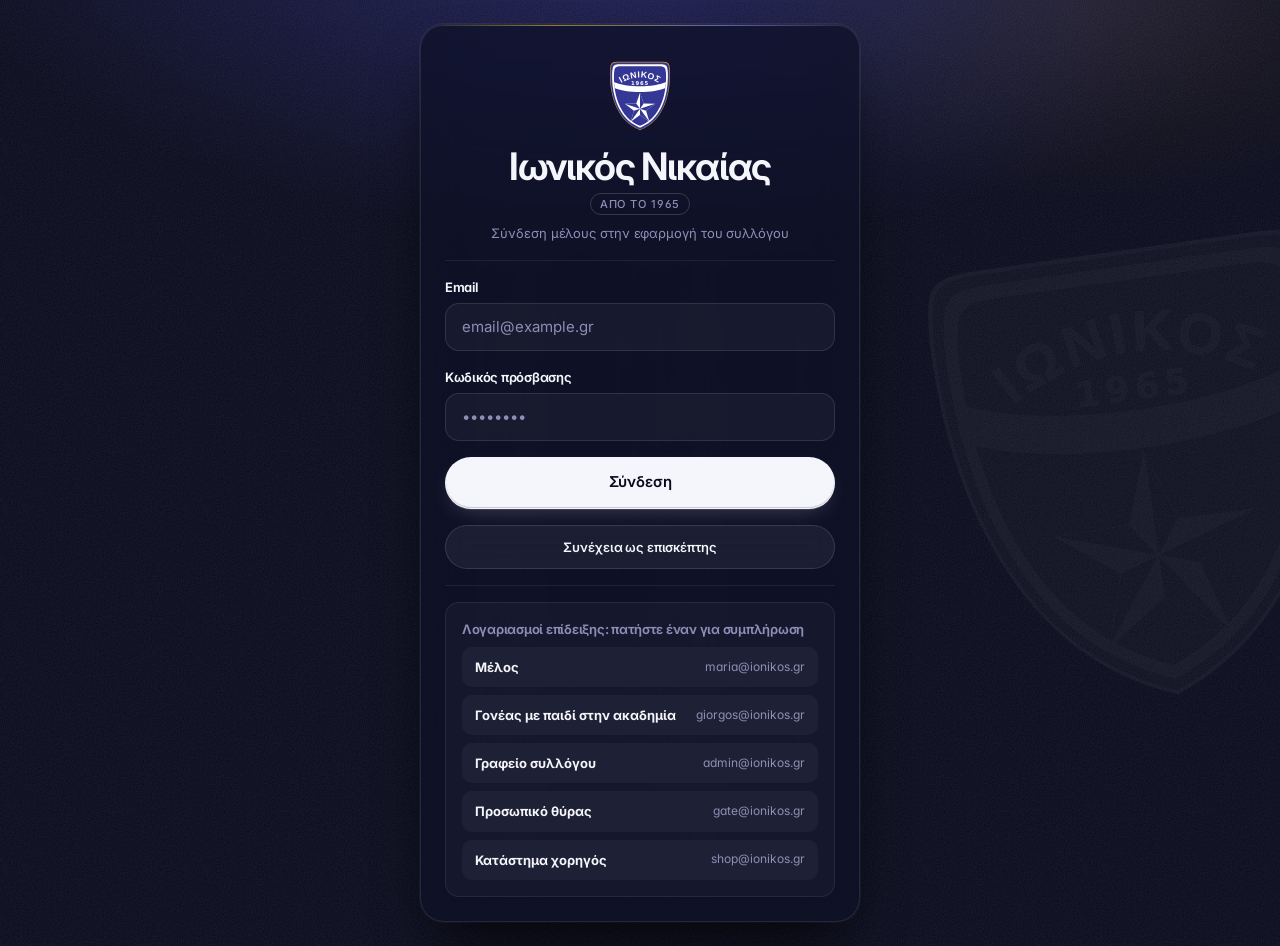
==== commit 983c196b: "Chat στο ύψος του βίντεο, πεδίο γραφής πάντα ορατό, χρονολόγιο Ιστοσελίδα: το chat ξεκινά στο ίδιο ύ" ====
--- a/admin.html
+++ b/admin.html
@@ -9,12 +9,11 @@
 <link rel="preconnect" href="https://fonts.googleapis.com">
 <link rel="preconnect" href="https://fonts.gstatic.com" crossorigin>
 <link href="https://fonts.googleapis.com/css2?family=Inter:wght@400..800&display=swap" rel="stylesheet">
-<link rel="stylesheet" href="assets/css/tokens.css?v=20261108L2">
-<link rel="stylesheet" href="assets/css/components.css?v=20261108L2">
-<link rel="stylesheet" href="assets/css/shell.css?v=20261108L2">
-<link rel="stylesheet" href="assets/css/app.css?v=20261108L2">
-<link rel="stylesheet" href="assets/css/modern.css?v=20261108L2">
-<link rel="stylesheet" href="assets/css/light.css?v=20261108L2">
+<link rel="stylesheet" href="assets/css/tokens.css?v=20261108m13">
+<link rel="stylesheet" href="assets/css/components.css?v=20261108m13">
+<link rel="stylesheet" href="assets/css/shell.css?v=20261108m13">
+<link rel="stylesheet" href="assets/css/app.css?v=20261108m13">
+<link rel="stylesheet" href="assets/css/modern.css?v=20261108m13">
 </head>
 <body>
 
@@ -43,9 +42,9 @@
   </main>
 </div>
 
-<script src="assets/js/data.js?v=20261108L2"></script>
-<script src="assets/js/core.js?v=20261108L2"></script>
-<script src="assets/js/icons.js?v=20261108L2"></script>
-<script src="assets/js/admin.js?v=20261108L2"></script>
+<script src="assets/js/data.js?v=20261108m13"></script>
+<script src="assets/js/core.js?v=20261108m13"></script>
+<script src="assets/js/icons.js?v=20261108m13"></script>
+<script src="assets/js/admin.js?v=20261108m13"></script>
 </body>
 </html>
--- a/assets/css/app.css
+++ b/assets/css/app.css
@@ -692,10 +692,10 @@
 }
 
 /* ---- Ζωντανά: chat δίπλα στο βίντεο ---------------------------------------- */
-/* Αριστερά βίντεο και από κάτω ψηφοφορία/πρόβλεψη, δεξιά όλο το ύψος για το chat. */
+/* Το chat έχει ακριβώς το ύψος του βίντεο (μαζί με τις αντιδράσεις) και ξεκινά
+   στο ίδιο ύψος. Ψηφοφορία και πρόβλεψη μπαίνουν από κάτω, μόνο αριστερά. */
 .grid-live {
-  grid-template-areas: "main chat" "actions chat";
-  grid-template-rows: auto 1fr;
+  grid-template-areas: "main chat" "actions .";
   align-items: start;
 }
 .grid-live > .live-main { grid-area: main; }
@@ -704,14 +704,22 @@
 .live-chat {
   grid-area: chat;
   align-self: stretch;
+  position: relative;
+  min-height: 0;
+}
+/* Το περιεχόμενο δεν μεγαλώνει τη σειρά: γεμίζει όσο ύψος έχει το βίντεο. */
+.live-chat__inner {
+  position: absolute; inset: var(--sp-5);
   display: flex; flex-direction: column; gap: var(--sp-3);
-  min-height: 0;
-}
-.live-chat .chat__scroll { flex: 1 1 0; min-height: 260px; max-height: none; display: flex; flex-direction: column; }
-.live-chat .chat__scroll > :first-child { margin-top: auto; }
+}
+.live-chat .chat__scroll { flex: 1 1 0; min-height: 0; max-height: none; align-content: start; }
 @media (max-width: 960px) {
-  .grid-live { grid-template-areas: "main" "actions" "chat"; grid-template-rows: auto; }
-  .live-chat .chat__scroll { flex: none; max-height: 380px; }
+  /* Κινητό: το chat αμέσως κάτω από το καρφιτσωμένο βίντεο, με το πεδίο
+     γραφής ορατό την ίδια ώρα. Ψηφοφορία και πρόβλεψη πάνε από κάτω. */
+  .grid-live { grid-template-areas: "main" "chat" "actions"; }
+  .live-chat { padding: var(--sp-3); }
+  .live-chat__inner { position: static; inset: auto; gap: var(--sp-2); }
+  .live-chat .chat__scroll { flex: none; height: max(150px, calc(100dvh - var(--nav-h, 120px) - 430px)); }
 }
 
 /* Κλειδωμένη πρόβλεψη: μία λεπτή γραμμή. */
@@ -727,3 +735,16 @@
 .predict__verdict.is-exact { color: var(--ion-gold-300); }
 .predict__verdict.is-outcome { color: var(--ok-300); }
 .predict__verdict.is-miss { color: var(--ink-300); }
+
+/* Εφαρμογή, ζωντανά: βίντεο πάνω, πεδίο γραφής κάτω, chat στη μέση. */
+.phone__body--live { overflow: hidden; display: flex; flex-direction: column; padding: var(--sp-3); }
+.live-app { flex: 1 1 auto; min-height: 0; display: flex; flex-direction: column; gap: var(--sp-2); }
+.live-app__top { flex: 0 0 auto; }
+.live-app__top .hype { margin-top: var(--sp-2); gap: var(--sp-2); }
+.live-app__top .reaction { min-height: 36px; font-size: 18px; }
+.live-app__score { flex: 0 0 auto; }
+.live-app__score a { text-decoration: none; }
+.live-app__actions { flex: 0 1 auto; max-height: 42%; overflow-y: auto; display: grid; gap: var(--sp-2); }
+.live-app__actions .poll, .live-app__actions .predict { padding: var(--sp-3); gap: var(--sp-2); }
+.live-app .chat__scroll { flex: 1 1 0; min-height: 64px; max-height: none; align-content: safe end; }
+.live-app .chat__form { flex: 0 0 auto; }
--- a/assets/css/modern.css
+++ b/assets/css/modern.css
@@ -478,3 +478,11 @@
 .hero .crest-watermark::before, .auth.crest-watermark::before { opacity: .04; }
 .btn--icon { padding: 0; }
 .matchday.crest-watermark::before { opacity: .035; }
+
+/* Χρονολόγιο: φαρδύτερη στήλη έτους, για να μη χτυπά το «1999-2000» στον κύκλο. */
+@media (min-width: 561px) {
+  .timeline__item { grid-template-columns: 136px minmax(0, 1fr); gap: 44px; }
+  .timeline__year { font-size: var(--fs-lg); }
+  .timeline::before { left: 157px; }
+  .timeline__item::before { left: 152px; }
+}
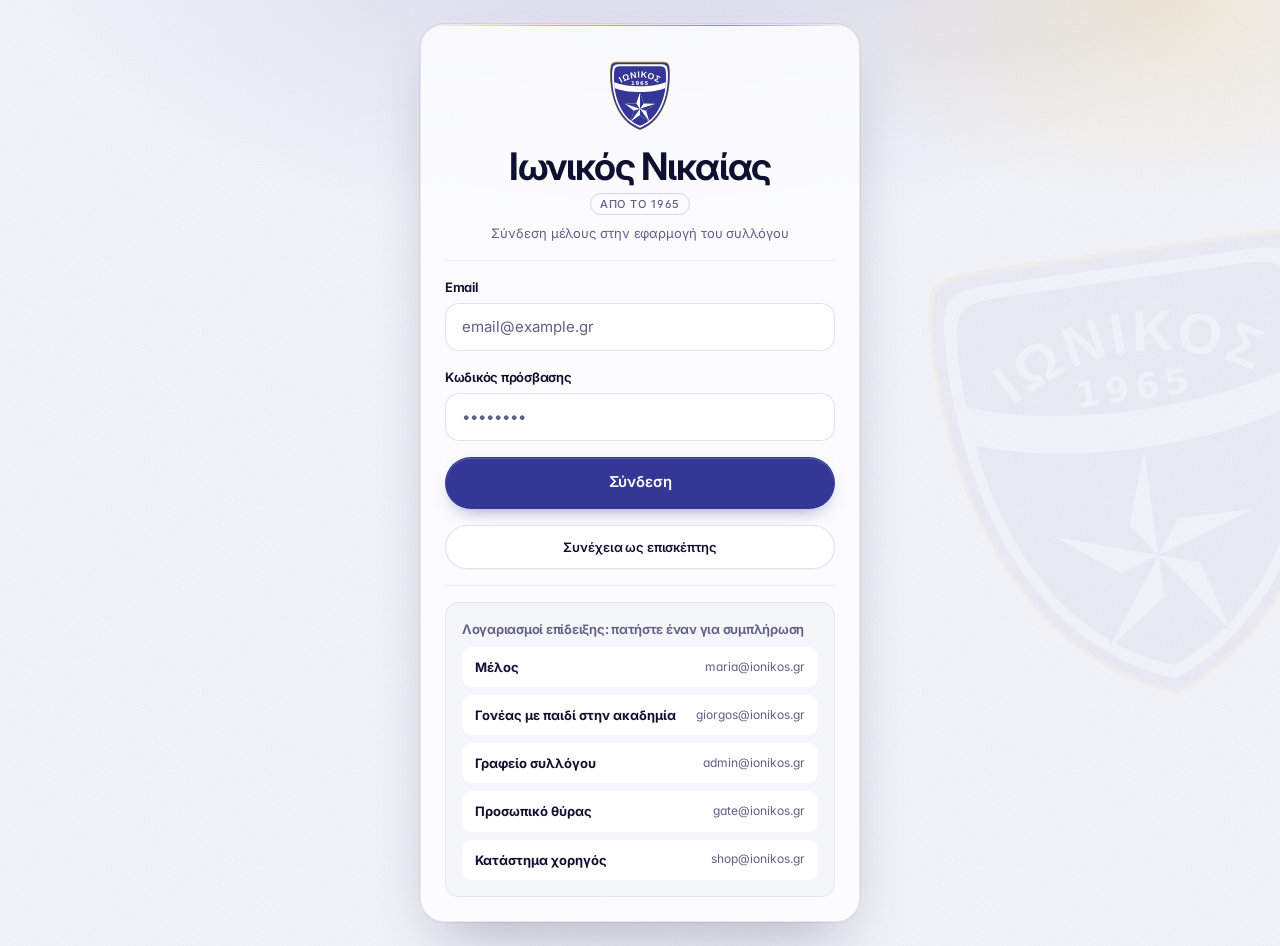
==== commit 3dad5050: "Συγχώνευση αλλαγών από τη σκοτεινή εκδοχή Co-Authored-By: Claude Opus 5.5 <noreply@anthropic.com>  #" ====
--- a/admin.html
+++ b/admin.html
@@ -9,11 +9,12 @@
 <link rel="preconnect" href="https://fonts.googleapis.com">
 <link rel="preconnect" href="https://fonts.gstatic.com" crossorigin>
 <link href="https://fonts.googleapis.com/css2?family=Inter:wght@400..800&display=swap" rel="stylesheet">
-<link rel="stylesheet" href="assets/css/tokens.css?v=20261108m13">
-<link rel="stylesheet" href="assets/css/components.css?v=20261108m13">
-<link rel="stylesheet" href="assets/css/shell.css?v=20261108m13">
-<link rel="stylesheet" href="assets/css/app.css?v=20261108m13">
-<link rel="stylesheet" href="assets/css/modern.css?v=20261108m13">
+<link rel="stylesheet" href="assets/css/tokens.css?v=20261108L5">
+<link rel="stylesheet" href="assets/css/components.css?v=20261108L5">
+<link rel="stylesheet" href="assets/css/shell.css?v=20261108L5">
+<link rel="stylesheet" href="assets/css/app.css?v=20261108L5">
+<link rel="stylesheet" href="assets/css/modern.css?v=20261108L5">
+<link rel="stylesheet" href="assets/css/light.css?v=20261108L5">
 </head>
 <body>
 
@@ -42,9 +43,9 @@
   </main>
 </div>
 
-<script src="assets/js/data.js?v=20261108m13"></script>
-<script src="assets/js/core.js?v=20261108m13"></script>
-<script src="assets/js/icons.js?v=20261108m13"></script>
-<script src="assets/js/admin.js?v=20261108m13"></script>
+<script src="assets/js/data.js?v=20261108L5"></script>
+<script src="assets/js/core.js?v=20261108L5"></script>
+<script src="assets/js/icons.js?v=20261108L5"></script>
+<script src="assets/js/admin.js?v=20261108L5"></script>
 </body>
 </html>
--- a/assets/css/light.css
+++ b/assets/css/light.css
@@ -0,0 +1,267 @@
+/* ==========================================================================
+   ΙΩΝΙΚΟΣ 1965 :: Φωτεινό μοντέρνο θέμα
+   Φορτώνεται μετά το modern.css: ίδια σχεδίαση (Inter, χάπια, γυάλινη
+   πλοήγηση), αλλά σε λευκό και πολύ ανοιχτό γκρι. Σκοτεινά μένουν μόνο
+   το βίντεο, η κάρτα διαρκείας και οι μπλε κάρτες προβολής.
+   ========================================================================== */
+
+:root,
+.theme-dark,
+.theme-light,
+:root[data-theme="dark"] {
+  --ink-800: #F1F2F8;
+  --ink-300: #6A6D96;
+
+  --paper:     #FFFFFF;
+  --paper-50:  #F8F8FC;
+  --paper-100: #F5F6FA;
+  --paper-200: #ECEEF6;
+  --paper-300: #D9DCEB;
+
+  --ion-navy-100: #E9EAF7;
+  --ion-gold-100: #FBF3DE;
+  --ion-gold-600: #946E0E;
+  --ok-600:       #0B7F57;
+  --danger-600:   #C8363B;
+
+  --line-dark:      rgba(17, 19, 57, .10);
+  --line-dark-soft: rgba(17, 19, 57, .06);
+
+  --bg:          #F5F6FA;
+  --surface:     #FFFFFF;
+  --surface-2:   #F8F8FC;
+  --surface-3:   #ECEEF6;
+  --border:      rgba(17, 19, 57, .11);
+  --border-soft: rgba(17, 19, 57, .07);
+  --text:        #0E1030;
+  --text-muted:  #5E6187;
+  --text-soft:   #34376A;
+  --text-invert: #FFFFFF;
+  --accent-text: var(--ion-navy);
+
+  --hairline-top: inset 0 1px 0 rgba(255, 255, 255, .9);
+  --shadow-sm: 0 1px 2px rgba(17, 19, 57, .06), 0 0 0 1px rgba(17, 19, 57, .02);
+  --shadow-md: 0 1px 2px rgba(17, 19, 57, .05), 0 12px 28px -14px rgba(17, 19, 57, .22);
+  --shadow-lg: 0 30px 60px -24px rgba(17, 19, 57, .32), 0 0 0 1px rgba(17, 19, 57, .06);
+  --ring: 0 0 0 3px rgba(52, 55, 149, .3);
+
+  --floodlight:
+    radial-gradient(70% 50% at 50% -10%, rgba(110, 113, 192, .22), transparent 70%),
+    radial-gradient(40% 30% at 90% 0%, rgba(231, 195, 97, .22), transparent 70%);
+  --grain: url("data:image/svg+xml;utf8,<svg xmlns='http://www.w3.org/2000/svg' width='180' height='180'><filter id='n'><feTurbulence type='fractalNoise' baseFrequency='.85' numOctaves='2' stitchTiles='stitch'/><feColorMatrix values='0 0 0 0 .07  0 0 0 0 .08  0 0 0 0 .22  0 0 0 .05 0'/></filter><rect width='100%' height='100%' filter='url(%23n)'/></svg>");
+
+  color-scheme: light;
+}
+
+body { background: var(--bg); color: var(--text); }
+.gold { color: var(--ion-gold-600); }
+
+/* ---- Κουμπιά: μπλε χάπι για το κύριο --------------------------------- */
+.btn--primary, .btn:not([class*="btn--"]) {
+  --btn-bg: var(--ion-navy);
+  --btn-fg: #fff;
+  box-shadow: inset 0 1px 0 rgba(255, 255, 255, .18), 0 8px 20px -10px rgba(52, 55, 149, .7);
+}
+.btn--primary:hover:not(:disabled) { --btn-bg: #2A2D7E; }
+.btn--gold { box-shadow: inset 0 1px 0 rgba(255, 255, 255, .4), 0 8px 22px -10px rgba(207, 156, 29, .8); }
+.btn--ghost, .btn--outline,
+.theme-dark .btn--ghost, .theme-dark .btn--outline, .theme-light .btn--ghost {
+  --btn-bg: #fff;
+  --btn-fg: var(--text);
+  --btn-bd: rgba(17, 19, 57, .12);
+  box-shadow: 0 1px 2px rgba(17, 19, 57, .05);
+}
+.btn--ghost:hover:not(:disabled), .btn--outline:hover:not(:disabled),
+.theme-dark .btn--ghost:hover:not(:disabled) { background: #F1F2F8; }
+
+/* ---- Κάρτες και στοιχεία ---------------------------------------------- */
+.card { background: var(--surface); box-shadow: var(--shadow-sm); }
+.card--raised { box-shadow: var(--shadow-md); }
+.card--ink { background: var(--surface); color: var(--text); }
+.card--navy {
+  background:
+    radial-gradient(120% 90% at 0% 0%, rgba(110, 113, 192, .45), transparent 60%),
+    linear-gradient(170deg, #2A2D7E, #181B4A);
+  border-color: transparent;
+  color: #fff;
+  --text: #F5F6FB; --text-muted: #B9BBDA; --ink-300: #B9BBDA;
+  box-shadow: 0 18px 40px -20px rgba(52, 55, 149, .7);
+}
+.card--navy .countdown__unit { background: rgba(255, 255, 255, .08); border-color: rgba(255, 255, 255, .12); }
+.card--navy .countdown__unit b, .card--navy .countdown__count { color: #fff; }
+.card--navy .countdown__unit span { color: #B9BBDA; }
+.card--navy .btn--ghost { --btn-bg: rgba(255, 255, 255, .1); --btn-fg: #fff; --btn-bd: rgba(255, 255, 255, .2); box-shadow: none; }
+
+.chip { background: #fff; border-color: var(--border); }
+.chip:hover { border-color: rgba(17, 19, 57, .25); }
+.chip.is-active { background: var(--ion-navy); border-color: var(--ion-navy); color: #fff; }
+
+.segmented, .theme-dark .segmented, .theme-light .segmented { background: #ECEEF6; border-color: transparent; }
+.segmented__btn.is-active { background: #fff; color: var(--text); box-shadow: 0 1px 3px rgba(17, 19, 57, .14); }
+
+.badge--ok, .theme-dark .badge--ok { color: var(--ok-600); }
+.badge--danger, .theme-dark .badge--danger { color: var(--danger-600); }
+.badge--gold, .theme-dark .badge--gold { color: var(--ion-gold-600); }
+.badge--navy { background: var(--ion-navy-100); color: var(--ion-navy); }
+
+.row--clickable:hover { border-color: rgba(17, 19, 57, .18); box-shadow: var(--shadow-md); }
+.row__icon, .theme-dark .row__icon { background: var(--ion-navy-100); color: var(--ion-navy); }
+.row--clickable:hover .row__icon { background: var(--ion-gold-100); color: var(--ion-gold-600); }
+.stat--navy .stat__value, .theme-dark .stat--navy .stat__value { color: var(--ion-navy); }
+.stat--gold .stat__value, .theme-dark .stat--gold .stat__value { color: var(--ion-gold-600); }
+.stat--ok .stat__value { color: var(--ok-600); }
+
+.input, .select { background: #fff; }
+.input:focus, .select:focus { border-color: var(--ion-navy); }
+.option { background: #fff; }
+.option:hover { border-color: rgba(17, 19, 57, .25); }
+.option.is-selected { background: var(--ion-gold-100); }
+.option__tag, .theme-dark .option__tag { color: var(--ok-600); }
+.summary__line.is-credit, .theme-dark .summary__line.is-credit { color: var(--ok-600); }
+.perks__icon, .theme-light .perks__icon { background: var(--ion-gold-100); color: var(--ion-gold-600); }
+.plan__price, .theme-dark .plan__price { color: var(--ion-gold-600); }
+.card--navy .plan__price { color: var(--ion-gold-300); }
+.progress { background: #ECEEF6; }
+
+.modal, .modal.theme-light { background: #fff; color: var(--text); border-color: var(--border-soft); }
+.modal-backdrop { background: rgba(14, 16, 48, .35); }
+.sheet { background: #fff; }
+
+.seal, .theme-dark .seal { color: var(--text-muted); border-color: rgba(17, 19, 57, .16); }
+.crest-watermark::before, .hero .crest-watermark::before,
+.auth.crest-watermark::before, .matchday.crest-watermark::before { filter: none; opacity: .045; }
+
+/* ---- Ήρωες: απαλές δέσμες σε μπλε και χρυσό πάνω σε λευκό ----------- */
+.hero, .matchday { background: var(--grain), #F5F6FA; color: var(--text); }
+.hero { border-bottom: 1px solid var(--border-soft); }
+.hero::after, .matchday::after {
+  background: repeating-linear-gradient(118deg,
+    transparent 0 7%,
+    rgba(110, 113, 192, .55) 9% 14%,
+    transparent 17% 23%,
+    rgba(231, 195, 97, .7) 25% 27%,
+    transparent 30% 36%,
+    rgba(164, 166, 230, .5) 38% 41%,
+    transparent 44% 52%);
+  filter: blur(40px) saturate(1.2);
+  opacity: .8;
+}
+.matchday::after { opacity: .5; }
+.hero__kicker { color: var(--text-muted); }
+
+/* ---- Shells ---------------------------------------------------------- */
+.auth { background: var(--grain), var(--floodlight), #F5F6FA; }
+.auth__card, .auth__card.theme-light {
+  background: rgba(255, 255, 255, .78);
+  border-color: rgba(17, 19, 57, .08);
+  box-shadow: var(--shadow-lg);
+}
+.auth__demos { background: #F5F6FA; }
+.auth__demo { background: #fff; }
+.auth__demo:hover { background: #fff; border-color: var(--ion-navy); }
+
+.stage { background: var(--grain), var(--floodlight), #F5F6FA; color: var(--text); }
+.stage__brand p { color: var(--text-muted); }
+.phone {
+  box-shadow: 0 0 0 1px rgba(17, 19, 57, .2), 0 0 0 7px #0E1030, 0 0 0 8px rgba(17, 19, 57, .25),
+              0 50px 90px -30px rgba(17, 19, 57, .55), 0 0 120px -40px rgba(110, 113, 192, .6);
+}
+.phone--dark .phone__screen { background: var(--paper-50); }
+.phone__caption { color: var(--text-muted); }
+.appbar, .appbar--ink { background: rgba(255, 255, 255, .85); color: var(--text); }
+.appbar__action:hover { background: rgba(17, 19, 57, .06); }
+.tabbar, .phone--dark .tabbar { background: rgba(255, 255, 255, .9); }
+.tabbar__btn.is-active, .phone--dark .tabbar__btn.is-active { color: var(--ion-navy); }
+.phone__body::-webkit-scrollbar-thumb { background: var(--paper-300); }
+
+.web__nav {
+  background: rgba(255, 255, 255, .72);
+  border-color: rgba(17, 19, 57, .08);
+  box-shadow: 0 1px 2px rgba(17, 19, 57, .04), 0 18px 40px -24px rgba(17, 19, 57, .35);
+  color: var(--text);
+}
+.web__link:hover { color: var(--text); background: rgba(17, 19, 57, .05); }
+.web__link.is-active { color: var(--text); background: rgba(17, 19, 57, .07); box-shadow: none; }
+.web__who:hover { color: var(--text); background: rgba(17, 19, 57, .05); }
+.web__foot { background: #fff; color: var(--text-muted); }
+.web__foot a { color: var(--text); text-decoration-color: rgba(17, 19, 57, .3); }
+
+.admin__side { background: #EDEEF5; color: var(--text); border-right-color: var(--border-soft); }
+.admin__brand strong { color: var(--text); }
+.admin__navbtn { color: var(--text-soft); }
+.admin__navbtn:hover { background: rgba(17, 19, 57, .05); color: var(--text); }
+.admin__navbtn.is-active { background: #fff; color: var(--text); box-shadow: 0 1px 3px rgba(17, 19, 57, .12); }
+.admin__foot { color: var(--ok-600); }
+.table tbody tr:hover { background: #F8F8FC; }
+
+/* ---- Ζωντανά ----------------------------------------------------------- */
+.live-pin { background: var(--paper-50); box-shadow: 0 12px 16px -14px rgba(17, 19, 57, .35); }
+@media (max-width: 960px) {
+  .live-main { background: var(--bg); box-shadow: 0 12px 18px -14px rgba(17, 19, 57, .35); }
+}
+.scoreline__comp { color: var(--ion-gold-600); }
+.chat__msg { background: #F5F6FA; }
+.live-chat .chat__msg { background: #F5F6FA; }
+.chat__msg--own { background: var(--ion-gold-100); }
+.chat__user, .leaderboard .leaderboard__name { filter: brightness(.6) saturate(1.3); }
+.chat__title { color: color-mix(in srgb, var(--tier) 62%, #1A1300); background: color-mix(in srgb, var(--tier) 16%, transparent); }
+.chat__input { color: var(--text); background: #fff; border-color: var(--border); }
+.chat__input::placeholder { color: var(--text-muted); }
+.chat__scroll::-webkit-scrollbar-thumb { background: var(--paper-300); }
+
+.poll { background: #FFFBF0; border-color: rgba(207, 156, 29, .45); }
+.poll__q { color: var(--ion-gold-600); }
+.poll__opt { background: #fff; }
+.poll__fill { background: rgba(52, 55, 149, .14); }
+
+.reaction { background: #fff; border-color: var(--border); box-shadow: 0 1px 2px rgba(17, 19, 57, .05); }
+.reaction:hover { background: #fff; border-color: var(--ion-gold); }
+.noise__bar { background: #ECEEF6; }
+.noise__label { color: var(--ion-gold-600); }
+
+.predict { background: linear-gradient(180deg, #EEEFFA, #fff); color: var(--text); border-color: var(--border); }
+.predict__title { color: var(--ion-navy); }
+.predict__score, .predict__result b { color: var(--text); }
+.predict__result { background: #F5F6FA; }
+.predict__verdict.is-exact, .predict__result.is-exact b { color: var(--ion-gold-600); }
+.predict__verdict.is-outcome, .predict__result.is-outcome b { color: var(--ok-600); }
+
+.trophy-summary { background: #fff; color: var(--text); }
+.trophy-summary__count b { color: var(--text); }
+.trophy { box-shadow: inset 0 2px 0 var(--tier), var(--shadow-sm); }
+.ladder__item.is-high { background: linear-gradient(120deg, var(--ion-navy), #2A2D7E); color: #fff; }
+.ladder__item.is-high .ladder__perk { color: var(--ion-gold-300); }
+.ladder__item.is-top { background: linear-gradient(120deg, #23266A, #0E1030); color: #fff; }
+.ladder__item.is-top .ladder__perk { color: #fff; }
+.ladder__item.is-current { border-color: var(--ion-navy); box-shadow: inset 3px 0 0 var(--tier), 0 0 0 1px var(--ion-navy); }
+
+.standings tr.is-us td { background: var(--ion-gold-100); }
+.standings tr.is-us td.team { color: var(--ion-navy); }
+.leaderboard tr.is-you td { background: var(--ion-gold-100); }
+.match-card__score { background: var(--ion-navy); color: #fff; }
+
+.countdown__unit { background: #fff; border-color: var(--border); }
+.countdown__unit b, .countdown__count { color: var(--text); }
+.countdown__unit span { color: var(--text-muted); }
+
+.bus { background: #fff; }
+.bus__front { background: var(--ion-navy); color: #fff; }
+.bus__seat { background: #F5F6FA; }
+.bus__seat.is-mine { background: var(--ion-navy); border-color: var(--ion-navy); box-shadow: 0 0 0 2px var(--ion-gold); }
+.trip__left { color: var(--ion-navy); }
+
+.timeline__year { color: var(--ion-navy); }
+.timeline__sport.is-club { background: var(--ion-navy-100); color: var(--ion-navy); }
+.history-sources a { color: var(--ion-navy); }
+.history-hero__intro { color: var(--text-muted); }
+
+.info__icon { color: var(--ok-600); }
+.info__icon--navy { background: var(--ion-navy-100); color: var(--ion-navy); }
+.empty { background: #fff; }
+
+/* Αρχική */
+.hero { color: var(--text); }
+.hero p.lead { color: var(--text-muted); }
+.screen-link { background: #fff; box-shadow: var(--shadow-sm); }
+.screen-link:hover { border-color: rgba(17, 19, 57, .18); box-shadow: var(--shadow-md); }
+.sw__chip { border-color: rgba(17, 19, 57, .12); }
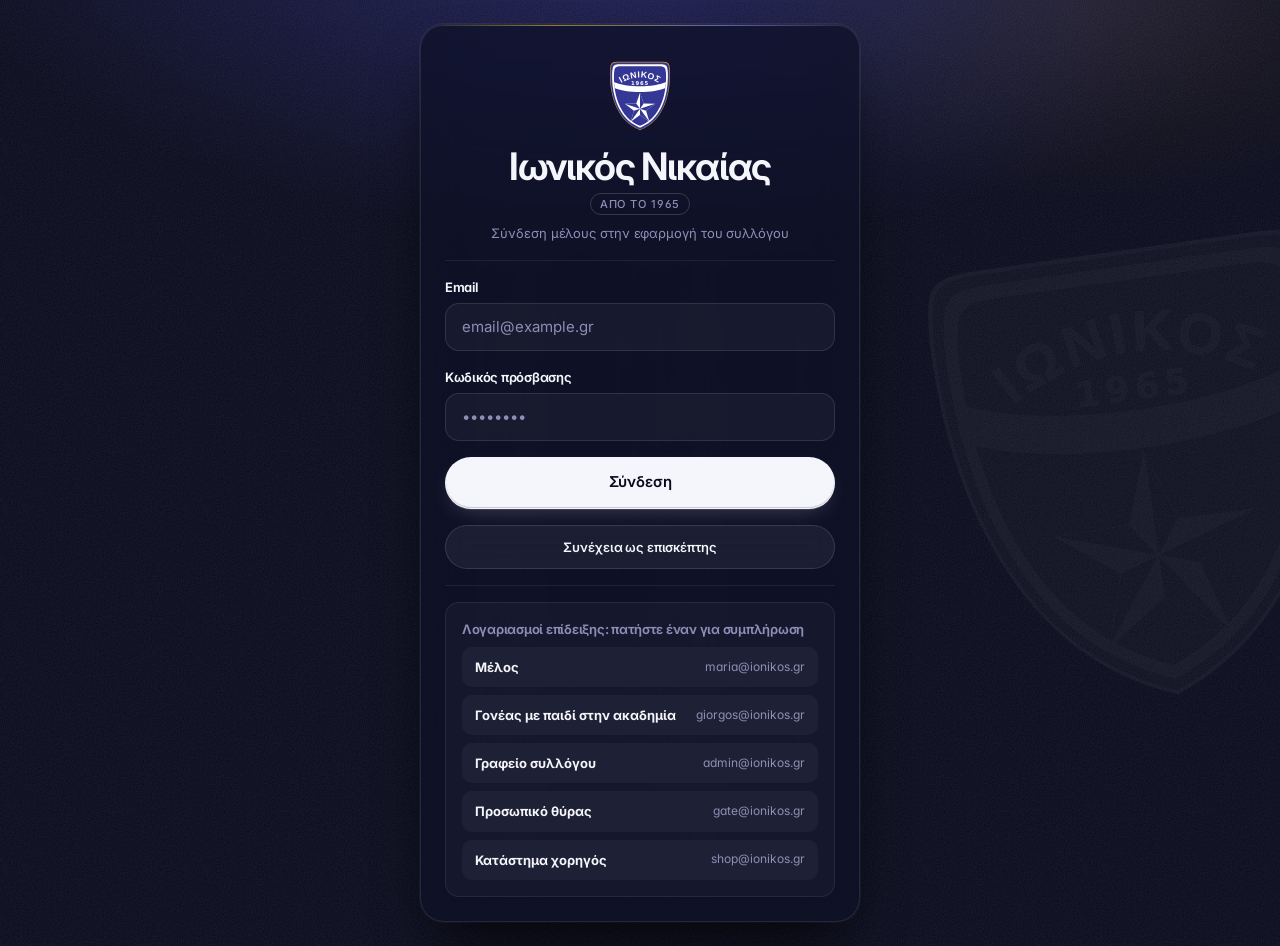
==== commit 943db00d: "Ποικιλία στο chat και κύλιση με το δάχτυλο στο Android Chat: 42 μηνύματα από 34 φιλάθλους. Κανένα δε" ====
--- a/admin.html
+++ b/admin.html
@@ -9,12 +9,11 @@
 <link rel="preconnect" href="https://fonts.googleapis.com">
 <link rel="preconnect" href="https://fonts.gstatic.com" crossorigin>
 <link href="https://fonts.googleapis.com/css2?family=Inter:wght@400..800&display=swap" rel="stylesheet">
-<link rel="stylesheet" href="assets/css/tokens.css?v=20261108L5">
-<link rel="stylesheet" href="assets/css/components.css?v=20261108L5">
-<link rel="stylesheet" href="assets/css/shell.css?v=20261108L5">
-<link rel="stylesheet" href="assets/css/app.css?v=20261108L5">
-<link rel="stylesheet" href="assets/css/modern.css?v=20261108L5">
-<link rel="stylesheet" href="assets/css/light.css?v=20261108L5">
+<link rel="stylesheet" href="assets/css/tokens.css?v=20261108m15">
+<link rel="stylesheet" href="assets/css/components.css?v=20261108m15">
+<link rel="stylesheet" href="assets/css/shell.css?v=20261108m15">
+<link rel="stylesheet" href="assets/css/app.css?v=20261108m15">
+<link rel="stylesheet" href="assets/css/modern.css?v=20261108m15">
 </head>
 <body>
 
@@ -43,9 +42,9 @@
   </main>
 </div>
 
-<script src="assets/js/data.js?v=20261108L5"></script>
-<script src="assets/js/core.js?v=20261108L5"></script>
-<script src="assets/js/icons.js?v=20261108L5"></script>
-<script src="assets/js/admin.js?v=20261108L5"></script>
+<script src="assets/js/data.js?v=20261108m15"></script>
+<script src="assets/js/core.js?v=20261108m15"></script>
+<script src="assets/js/icons.js?v=20261108m15"></script>
+<script src="assets/js/admin.js?v=20261108m15"></script>
 </body>
 </html>
--- a/assets/css/app.css
+++ b/assets/css/app.css
@@ -748,3 +748,30 @@
 .live-app__actions .poll, .live-app__actions .predict { padding: var(--sp-3); gap: var(--sp-2); }
 .live-app .chat__scroll { flex: 1 1 0; min-height: 64px; max-height: none; align-content: safe end; }
 .live-app .chat__form { flex: 0 0 auto; }
+
+/* ---- Κινητά (Android): η σελίδα κάνει την κύλιση, όχι το εσωτερικό του κινητού.
+   Με overscroll-behavior: contain ή overflow: hidden το Chrome του Android
+   δεν περνά το σύρσιμο στη σελίδα και κυλά μόνο από την μπάρα. */
+@media (max-width: 520px) {
+  .phone__body, .phone__body--live {
+    overflow: visible;
+    overscroll-behavior: auto;
+  }
+  .phone__body--live { display: block; }
+  .live-app { display: flex; }
+  .live-app__top {
+    position: sticky; top: 0; z-index: 3;
+    margin: 0 calc(-1 * var(--sp-3));
+    padding: var(--sp-2) var(--sp-3);
+    background: var(--paper-50);
+  }
+  .phone--dark .live-app__top { background: var(--paper-50); }
+  .live-app__actions { max-height: none; overflow: visible; }
+  .live-app .chat__scroll { flex: none; height: 46vh; min-height: 200px; }
+  .live-app .chat__form {
+    position: sticky; bottom: 0; z-index: 3;
+    margin: 0 calc(-1 * var(--sp-3));
+    padding: var(--sp-2) var(--sp-3);
+    background: var(--paper-50);
+  }
+}
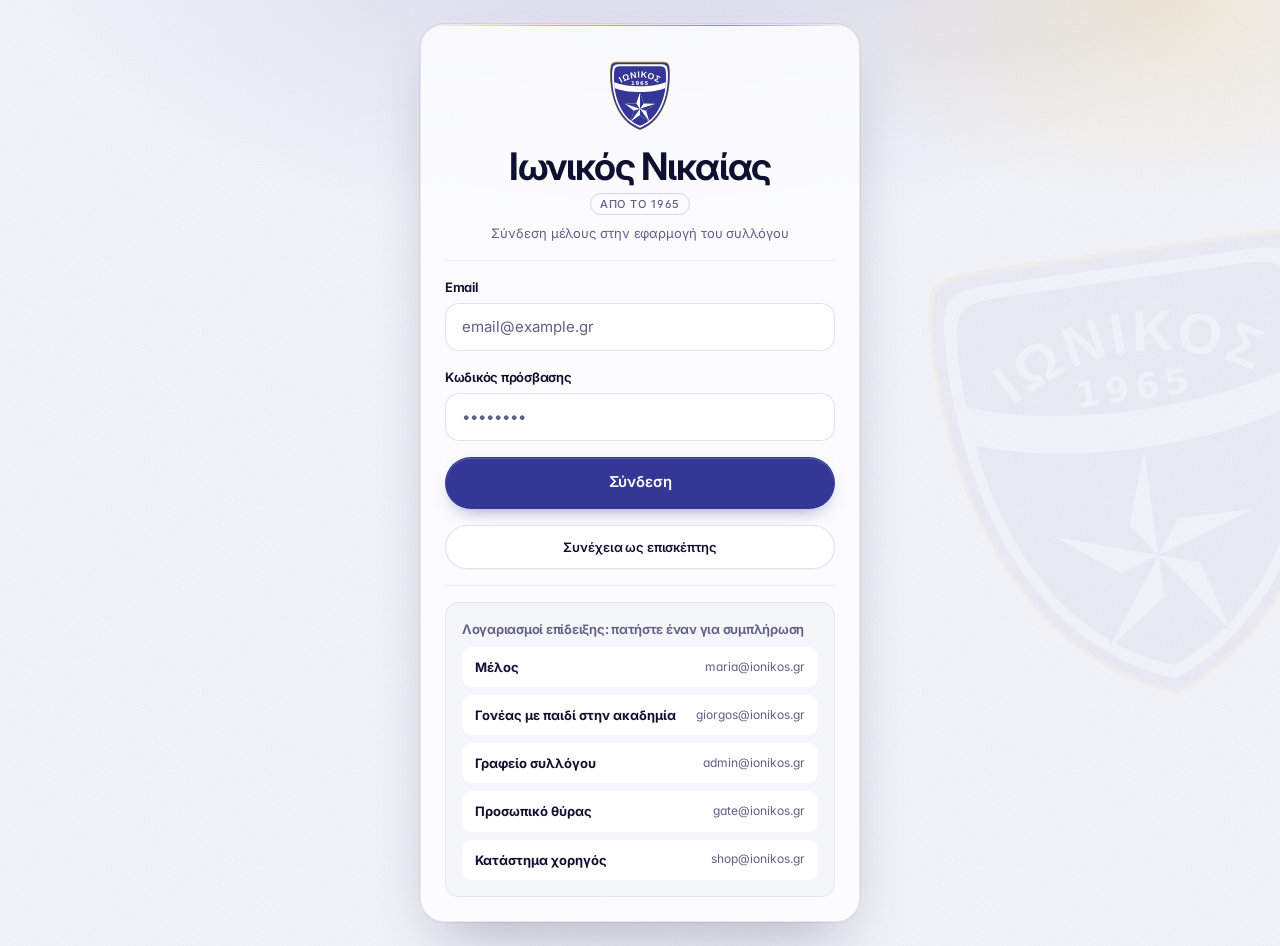
==== commit 5dc077dd: "Συγχώνευση αλλαγών από τη σκοτεινή εκδοχή Co-Authored-By: Claude Opus 5.5 <noreply@anthropic.com>  #" ====
--- a/admin.html
+++ b/admin.html
@@ -9,11 +9,12 @@
 <link rel="preconnect" href="https://fonts.googleapis.com">
 <link rel="preconnect" href="https://fonts.gstatic.com" crossorigin>
 <link href="https://fonts.googleapis.com/css2?family=Inter:wght@400..800&display=swap" rel="stylesheet">
-<link rel="stylesheet" href="assets/css/tokens.css?v=20261108m15">
-<link rel="stylesheet" href="assets/css/components.css?v=20261108m15">
-<link rel="stylesheet" href="assets/css/shell.css?v=20261108m15">
-<link rel="stylesheet" href="assets/css/app.css?v=20261108m15">
-<link rel="stylesheet" href="assets/css/modern.css?v=20261108m15">
+<link rel="stylesheet" href="assets/css/tokens.css?v=20261108L6">
+<link rel="stylesheet" href="assets/css/components.css?v=20261108L6">
+<link rel="stylesheet" href="assets/css/shell.css?v=20261108L6">
+<link rel="stylesheet" href="assets/css/app.css?v=20261108L6">
+<link rel="stylesheet" href="assets/css/modern.css?v=20261108L6">
+<link rel="stylesheet" href="assets/css/light.css?v=20261108L6">
 </head>
 <body>
 
@@ -42,9 +43,9 @@
   </main>
 </div>
 
-<script src="assets/js/data.js?v=20261108m15"></script>
-<script src="assets/js/core.js?v=20261108m15"></script>
-<script src="assets/js/icons.js?v=20261108m15"></script>
-<script src="assets/js/admin.js?v=20261108m15"></script>
+<script src="assets/js/data.js?v=20261108L6"></script>
+<script src="assets/js/core.js?v=20261108L6"></script>
+<script src="assets/js/icons.js?v=20261108L6"></script>
+<script src="assets/js/admin.js?v=20261108L6"></script>
 </body>
 </html>
--- a/assets/css/light.css
+++ b/assets/css/light.css
@@ -0,0 +1,267 @@
+/* ==========================================================================
+   ΙΩΝΙΚΟΣ 1965 :: Φωτεινό μοντέρνο θέμα
+   Φορτώνεται μετά το modern.css: ίδια σχεδίαση (Inter, χάπια, γυάλινη
+   πλοήγηση), αλλά σε λευκό και πολύ ανοιχτό γκρι. Σκοτεινά μένουν μόνο
+   το βίντεο, η κάρτα διαρκείας και οι μπλε κάρτες προβολής.
+   ========================================================================== */
+
+:root,
+.theme-dark,
+.theme-light,
+:root[data-theme="dark"] {
+  --ink-800: #F1F2F8;
+  --ink-300: #6A6D96;
+
+  --paper:     #FFFFFF;
+  --paper-50:  #F8F8FC;
+  --paper-100: #F5F6FA;
+  --paper-200: #ECEEF6;
+  --paper-300: #D9DCEB;
+
+  --ion-navy-100: #E9EAF7;
+  --ion-gold-100: #FBF3DE;
+  --ion-gold-600: #946E0E;
+  --ok-600:       #0B7F57;
+  --danger-600:   #C8363B;
+
+  --line-dark:      rgba(17, 19, 57, .10);
+  --line-dark-soft: rgba(17, 19, 57, .06);
+
+  --bg:          #F5F6FA;
+  --surface:     #FFFFFF;
+  --surface-2:   #F8F8FC;
+  --surface-3:   #ECEEF6;
+  --border:      rgba(17, 19, 57, .11);
+  --border-soft: rgba(17, 19, 57, .07);
+  --text:        #0E1030;
+  --text-muted:  #5E6187;
+  --text-soft:   #34376A;
+  --text-invert: #FFFFFF;
+  --accent-text: var(--ion-navy);
+
+  --hairline-top: inset 0 1px 0 rgba(255, 255, 255, .9);
+  --shadow-sm: 0 1px 2px rgba(17, 19, 57, .06), 0 0 0 1px rgba(17, 19, 57, .02);
+  --shadow-md: 0 1px 2px rgba(17, 19, 57, .05), 0 12px 28px -14px rgba(17, 19, 57, .22);
+  --shadow-lg: 0 30px 60px -24px rgba(17, 19, 57, .32), 0 0 0 1px rgba(17, 19, 57, .06);
+  --ring: 0 0 0 3px rgba(52, 55, 149, .3);
+
+  --floodlight:
+    radial-gradient(70% 50% at 50% -10%, rgba(110, 113, 192, .22), transparent 70%),
+    radial-gradient(40% 30% at 90% 0%, rgba(231, 195, 97, .22), transparent 70%);
+  --grain: url("data:image/svg+xml;utf8,<svg xmlns='http://www.w3.org/2000/svg' width='180' height='180'><filter id='n'><feTurbulence type='fractalNoise' baseFrequency='.85' numOctaves='2' stitchTiles='stitch'/><feColorMatrix values='0 0 0 0 .07  0 0 0 0 .08  0 0 0 0 .22  0 0 0 .05 0'/></filter><rect width='100%' height='100%' filter='url(%23n)'/></svg>");
+
+  color-scheme: light;
+}
+
+body { background: var(--bg); color: var(--text); }
+.gold { color: var(--ion-gold-600); }
+
+/* ---- Κουμπιά: μπλε χάπι για το κύριο --------------------------------- */
+.btn--primary, .btn:not([class*="btn--"]) {
+  --btn-bg: var(--ion-navy);
+  --btn-fg: #fff;
+  box-shadow: inset 0 1px 0 rgba(255, 255, 255, .18), 0 8px 20px -10px rgba(52, 55, 149, .7);
+}
+.btn--primary:hover:not(:disabled) { --btn-bg: #2A2D7E; }
+.btn--gold { box-shadow: inset 0 1px 0 rgba(255, 255, 255, .4), 0 8px 22px -10px rgba(207, 156, 29, .8); }
+.btn--ghost, .btn--outline,
+.theme-dark .btn--ghost, .theme-dark .btn--outline, .theme-light .btn--ghost {
+  --btn-bg: #fff;
+  --btn-fg: var(--text);
+  --btn-bd: rgba(17, 19, 57, .12);
+  box-shadow: 0 1px 2px rgba(17, 19, 57, .05);
+}
+.btn--ghost:hover:not(:disabled), .btn--outline:hover:not(:disabled),
+.theme-dark .btn--ghost:hover:not(:disabled) { background: #F1F2F8; }
+
+/* ---- Κάρτες και στοιχεία ---------------------------------------------- */
+.card { background: var(--surface); box-shadow: var(--shadow-sm); }
+.card--raised { box-shadow: var(--shadow-md); }
+.card--ink { background: var(--surface); color: var(--text); }
+.card--navy {
+  background:
+    radial-gradient(120% 90% at 0% 0%, rgba(110, 113, 192, .45), transparent 60%),
+    linear-gradient(170deg, #2A2D7E, #181B4A);
+  border-color: transparent;
+  color: #fff;
+  --text: #F5F6FB; --text-muted: #B9BBDA; --ink-300: #B9BBDA;
+  box-shadow: 0 18px 40px -20px rgba(52, 55, 149, .7);
+}
+.card--navy .countdown__unit { background: rgba(255, 255, 255, .08); border-color: rgba(255, 255, 255, .12); }
+.card--navy .countdown__unit b, .card--navy .countdown__count { color: #fff; }
+.card--navy .countdown__unit span { color: #B9BBDA; }
+.card--navy .btn--ghost { --btn-bg: rgba(255, 255, 255, .1); --btn-fg: #fff; --btn-bd: rgba(255, 255, 255, .2); box-shadow: none; }
+
+.chip { background: #fff; border-color: var(--border); }
+.chip:hover { border-color: rgba(17, 19, 57, .25); }
+.chip.is-active { background: var(--ion-navy); border-color: var(--ion-navy); color: #fff; }
+
+.segmented, .theme-dark .segmented, .theme-light .segmented { background: #ECEEF6; border-color: transparent; }
+.segmented__btn.is-active { background: #fff; color: var(--text); box-shadow: 0 1px 3px rgba(17, 19, 57, .14); }
+
+.badge--ok, .theme-dark .badge--ok { color: var(--ok-600); }
+.badge--danger, .theme-dark .badge--danger { color: var(--danger-600); }
+.badge--gold, .theme-dark .badge--gold { color: var(--ion-gold-600); }
+.badge--navy { background: var(--ion-navy-100); color: var(--ion-navy); }
+
+.row--clickable:hover { border-color: rgba(17, 19, 57, .18); box-shadow: var(--shadow-md); }
+.row__icon, .theme-dark .row__icon { background: var(--ion-navy-100); color: var(--ion-navy); }
+.row--clickable:hover .row__icon { background: var(--ion-gold-100); color: var(--ion-gold-600); }
+.stat--navy .stat__value, .theme-dark .stat--navy .stat__value { color: var(--ion-navy); }
+.stat--gold .stat__value, .theme-dark .stat--gold .stat__value { color: var(--ion-gold-600); }
+.stat--ok .stat__value { color: var(--ok-600); }
+
+.input, .select { background: #fff; }
+.input:focus, .select:focus { border-color: var(--ion-navy); }
+.option { background: #fff; }
+.option:hover { border-color: rgba(17, 19, 57, .25); }
+.option.is-selected { background: var(--ion-gold-100); }
+.option__tag, .theme-dark .option__tag { color: var(--ok-600); }
+.summary__line.is-credit, .theme-dark .summary__line.is-credit { color: var(--ok-600); }
+.perks__icon, .theme-light .perks__icon { background: var(--ion-gold-100); color: var(--ion-gold-600); }
+.plan__price, .theme-dark .plan__price { color: var(--ion-gold-600); }
+.card--navy .plan__price { color: var(--ion-gold-300); }
+.progress { background: #ECEEF6; }
+
+.modal, .modal.theme-light { background: #fff; color: var(--text); border-color: var(--border-soft); }
+.modal-backdrop { background: rgba(14, 16, 48, .35); }
+.sheet { background: #fff; }
+
+.seal, .theme-dark .seal { color: var(--text-muted); border-color: rgba(17, 19, 57, .16); }
+.crest-watermark::before, .hero .crest-watermark::before,
+.auth.crest-watermark::before, .matchday.crest-watermark::before { filter: none; opacity: .045; }
+
+/* ---- Ήρωες: απαλές δέσμες σε μπλε και χρυσό πάνω σε λευκό ----------- */
+.hero, .matchday { background: var(--grain), #F5F6FA; color: var(--text); }
+.hero { border-bottom: 1px solid var(--border-soft); }
+.hero::after, .matchday::after {
+  background: repeating-linear-gradient(118deg,
+    transparent 0 7%,
+    rgba(110, 113, 192, .55) 9% 14%,
+    transparent 17% 23%,
+    rgba(231, 195, 97, .7) 25% 27%,
+    transparent 30% 36%,
+    rgba(164, 166, 230, .5) 38% 41%,
+    transparent 44% 52%);
+  filter: blur(40px) saturate(1.2);
+  opacity: .8;
+}
+.matchday::after { opacity: .5; }
+.hero__kicker { color: var(--text-muted); }
+
+/* ---- Shells ---------------------------------------------------------- */
+.auth { background: var(--grain), var(--floodlight), #F5F6FA; }
+.auth__card, .auth__card.theme-light {
+  background: rgba(255, 255, 255, .78);
+  border-color: rgba(17, 19, 57, .08);
+  box-shadow: var(--shadow-lg);
+}
+.auth__demos { background: #F5F6FA; }
+.auth__demo { background: #fff; }
+.auth__demo:hover { background: #fff; border-color: var(--ion-navy); }
+
+.stage { background: var(--grain), var(--floodlight), #F5F6FA; color: var(--text); }
+.stage__brand p { color: var(--text-muted); }
+.phone {
+  box-shadow: 0 0 0 1px rgba(17, 19, 57, .2), 0 0 0 7px #0E1030, 0 0 0 8px rgba(17, 19, 57, .25),
+              0 50px 90px -30px rgba(17, 19, 57, .55), 0 0 120px -40px rgba(110, 113, 192, .6);
+}
+.phone--dark .phone__screen { background: var(--paper-50); }
+.phone__caption { color: var(--text-muted); }
+.appbar, .appbar--ink { background: rgba(255, 255, 255, .85); color: var(--text); }
+.appbar__action:hover { background: rgba(17, 19, 57, .06); }
+.tabbar, .phone--dark .tabbar { background: rgba(255, 255, 255, .9); }
+.tabbar__btn.is-active, .phone--dark .tabbar__btn.is-active { color: var(--ion-navy); }
+.phone__body::-webkit-scrollbar-thumb { background: var(--paper-300); }
+
+.web__nav {
+  background: rgba(255, 255, 255, .72);
+  border-color: rgba(17, 19, 57, .08);
+  box-shadow: 0 1px 2px rgba(17, 19, 57, .04), 0 18px 40px -24px rgba(17, 19, 57, .35);
+  color: var(--text);
+}
+.web__link:hover { color: var(--text); background: rgba(17, 19, 57, .05); }
+.web__link.is-active { color: var(--text); background: rgba(17, 19, 57, .07); box-shadow: none; }
+.web__who:hover { color: var(--text); background: rgba(17, 19, 57, .05); }
+.web__foot { background: #fff; color: var(--text-muted); }
+.web__foot a { color: var(--text); text-decoration-color: rgba(17, 19, 57, .3); }
+
+.admin__side { background: #EDEEF5; color: var(--text); border-right-color: var(--border-soft); }
+.admin__brand strong { color: var(--text); }
+.admin__navbtn { color: var(--text-soft); }
+.admin__navbtn:hover { background: rgba(17, 19, 57, .05); color: var(--text); }
+.admin__navbtn.is-active { background: #fff; color: var(--text); box-shadow: 0 1px 3px rgba(17, 19, 57, .12); }
+.admin__foot { color: var(--ok-600); }
+.table tbody tr:hover { background: #F8F8FC; }
+
+/* ---- Ζωντανά ----------------------------------------------------------- */
+.live-pin { background: var(--paper-50); box-shadow: 0 12px 16px -14px rgba(17, 19, 57, .35); }
+@media (max-width: 960px) {
+  .live-main { background: var(--bg); box-shadow: 0 12px 18px -14px rgba(17, 19, 57, .35); }
+}
+.scoreline__comp { color: var(--ion-gold-600); }
+.chat__msg { background: #F5F6FA; }
+.live-chat .chat__msg { background: #F5F6FA; }
+.chat__msg--own { background: var(--ion-gold-100); }
+.chat__user, .leaderboard .leaderboard__name { filter: brightness(.6) saturate(1.3); }
+.chat__title { color: color-mix(in srgb, var(--tier) 62%, #1A1300); background: color-mix(in srgb, var(--tier) 16%, transparent); }
+.chat__input { color: var(--text); background: #fff; border-color: var(--border); }
+.chat__input::placeholder { color: var(--text-muted); }
+.chat__scroll::-webkit-scrollbar-thumb { background: var(--paper-300); }
+
+.poll { background: #FFFBF0; border-color: rgba(207, 156, 29, .45); }
+.poll__q { color: var(--ion-gold-600); }
+.poll__opt { background: #fff; }
+.poll__fill { background: rgba(52, 55, 149, .14); }
+
+.reaction { background: #fff; border-color: var(--border); box-shadow: 0 1px 2px rgba(17, 19, 57, .05); }
+.reaction:hover { background: #fff; border-color: var(--ion-gold); }
+.noise__bar { background: #ECEEF6; }
+.noise__label { color: var(--ion-gold-600); }
+
+.predict { background: linear-gradient(180deg, #EEEFFA, #fff); color: var(--text); border-color: var(--border); }
+.predict__title { color: var(--ion-navy); }
+.predict__score, .predict__result b { color: var(--text); }
+.predict__result { background: #F5F6FA; }
+.predict__verdict.is-exact, .predict__result.is-exact b { color: var(--ion-gold-600); }
+.predict__verdict.is-outcome, .predict__result.is-outcome b { color: var(--ok-600); }
+
+.trophy-summary { background: #fff; color: var(--text); }
+.trophy-summary__count b { color: var(--text); }
+.trophy { box-shadow: inset 0 2px 0 var(--tier), var(--shadow-sm); }
+.ladder__item.is-high { background: linear-gradient(120deg, var(--ion-navy), #2A2D7E); color: #fff; }
+.ladder__item.is-high .ladder__perk { color: var(--ion-gold-300); }
+.ladder__item.is-top { background: linear-gradient(120deg, #23266A, #0E1030); color: #fff; }
+.ladder__item.is-top .ladder__perk { color: #fff; }
+.ladder__item.is-current { border-color: var(--ion-navy); box-shadow: inset 3px 0 0 var(--tier), 0 0 0 1px var(--ion-navy); }
+
+.standings tr.is-us td { background: var(--ion-gold-100); }
+.standings tr.is-us td.team { color: var(--ion-navy); }
+.leaderboard tr.is-you td { background: var(--ion-gold-100); }
+.match-card__score { background: var(--ion-navy); color: #fff; }
+
+.countdown__unit { background: #fff; border-color: var(--border); }
+.countdown__unit b, .countdown__count { color: var(--text); }
+.countdown__unit span { color: var(--text-muted); }
+
+.bus { background: #fff; }
+.bus__front { background: var(--ion-navy); color: #fff; }
+.bus__seat { background: #F5F6FA; }
+.bus__seat.is-mine { background: var(--ion-navy); border-color: var(--ion-navy); box-shadow: 0 0 0 2px var(--ion-gold); }
+.trip__left { color: var(--ion-navy); }
+
+.timeline__year { color: var(--ion-navy); }
+.timeline__sport.is-club { background: var(--ion-navy-100); color: var(--ion-navy); }
+.history-sources a { color: var(--ion-navy); }
+.history-hero__intro { color: var(--text-muted); }
+
+.info__icon { color: var(--ok-600); }
+.info__icon--navy { background: var(--ion-navy-100); color: var(--ion-navy); }
+.empty { background: #fff; }
+
+/* Αρχική */
+.hero { color: var(--text); }
+.hero p.lead { color: var(--text-muted); }
+.screen-link { background: #fff; box-shadow: var(--shadow-sm); }
+.screen-link:hover { border-color: rgba(17, 19, 57, .18); box-shadow: var(--shadow-md); }
+.sw__chip { border-color: rgba(17, 19, 57, .12); }
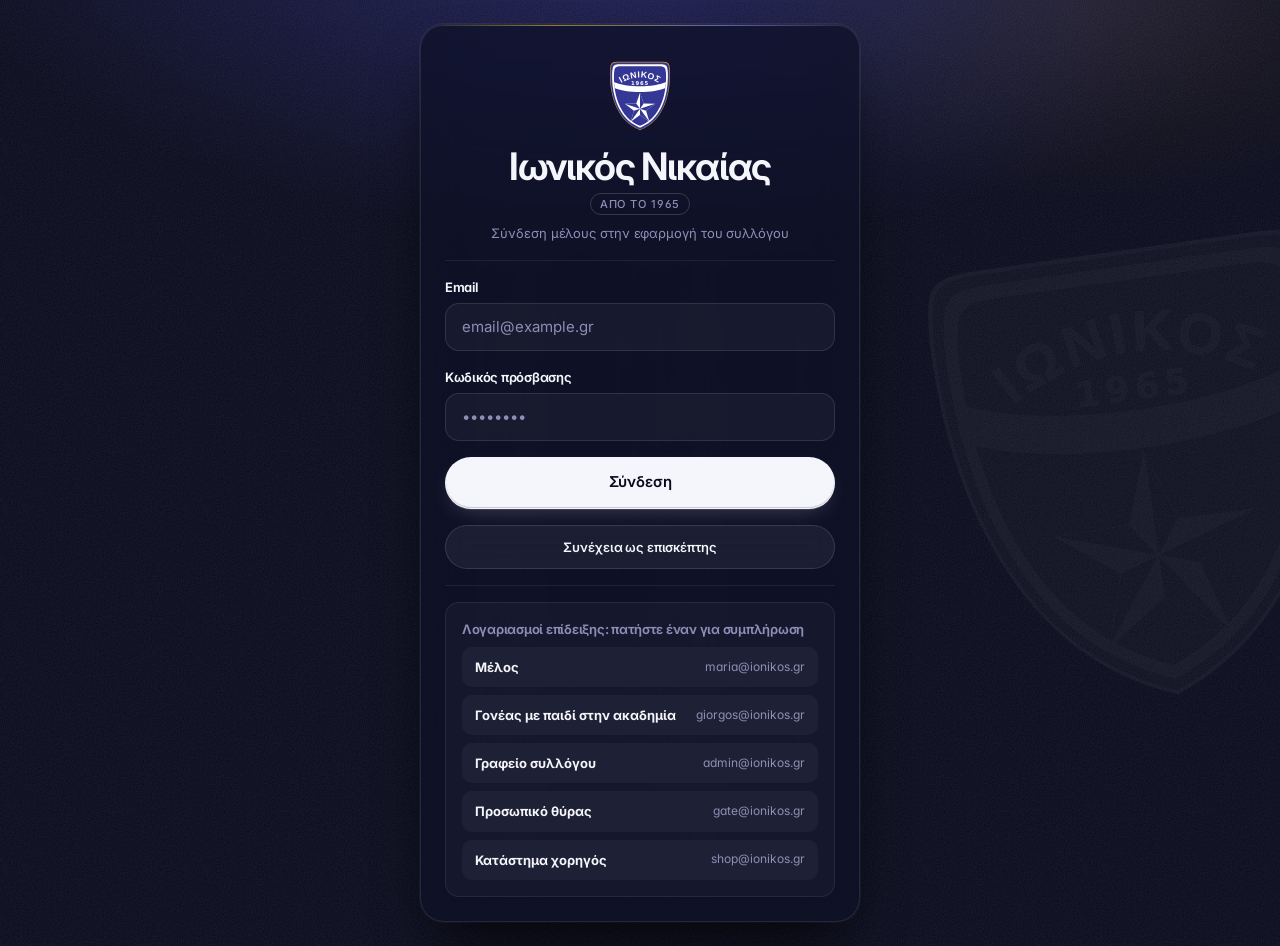
==== commit f8cf2e81: "Κύλιση σε κάθε οθόνη αφής, ελαφρύτερα εφέ στο κινητό Ο κανόνας για την κύλιση ισχύει πλέον σε κάθε ο" ====
--- a/admin.html
+++ b/admin.html
@@ -9,12 +9,11 @@
 <link rel="preconnect" href="https://fonts.googleapis.com">
 <link rel="preconnect" href="https://fonts.gstatic.com" crossorigin>
 <link href="https://fonts.googleapis.com/css2?family=Inter:wght@400..800&display=swap" rel="stylesheet">
-<link rel="stylesheet" href="assets/css/tokens.css?v=20261108L6">
-<link rel="stylesheet" href="assets/css/components.css?v=20261108L6">
-<link rel="stylesheet" href="assets/css/shell.css?v=20261108L6">
-<link rel="stylesheet" href="assets/css/app.css?v=20261108L6">
-<link rel="stylesheet" href="assets/css/modern.css?v=20261108L6">
-<link rel="stylesheet" href="assets/css/light.css?v=20261108L6">
+<link rel="stylesheet" href="assets/css/tokens.css?v=20261108m16">
+<link rel="stylesheet" href="assets/css/components.css?v=20261108m16">
+<link rel="stylesheet" href="assets/css/shell.css?v=20261108m16">
+<link rel="stylesheet" href="assets/css/app.css?v=20261108m16">
+<link rel="stylesheet" href="assets/css/modern.css?v=20261108m16">
 </head>
 <body>
 
@@ -43,9 +42,9 @@
   </main>
 </div>
 
-<script src="assets/js/data.js?v=20261108L6"></script>
-<script src="assets/js/core.js?v=20261108L6"></script>
-<script src="assets/js/icons.js?v=20261108L6"></script>
-<script src="assets/js/admin.js?v=20261108L6"></script>
+<script src="assets/js/data.js?v=20261108m16"></script>
+<script src="assets/js/core.js?v=20261108m16"></script>
+<script src="assets/js/icons.js?v=20261108m16"></script>
+<script src="assets/js/admin.js?v=20261108m16"></script>
 </body>
 </html>
--- a/assets/css/app.css
+++ b/assets/css/app.css
@@ -751,12 +751,16 @@
 
 /* ---- Κινητά (Android): η σελίδα κάνει την κύλιση, όχι το εσωτερικό του κινητού.
    Με overscroll-behavior: contain ή overflow: hidden το Chrome του Android
-   δεν περνά το σύρσιμο στη σελίδα και κυλά μόνο από την μπάρα. */
-@media (max-width: 520px) {
+   δεν περνά το σύρσιμο στη σελίδα και κυλά μόνο από την μπάρα.
+   Ισχύει για στενές οθόνες και για κάθε οθόνη αφής, όποιο κι αν είναι το πλάτος. */
+.phone__body { overscroll-behavior: auto; }
+@media (max-width: 520px), (pointer: coarse) {
+  .phone__screen { height: auto; max-height: none; min-height: 0; overflow: visible; }
   .phone__body, .phone__body--live {
     overflow: visible;
     overscroll-behavior: auto;
   }
+  .phone__body::-webkit-scrollbar { display: none; }
   .phone__body--live { display: block; }
   .live-app { display: flex; }
   .live-app__top {
--- a/assets/css/modern.css
+++ b/assets/css/modern.css
@@ -486,3 +486,11 @@
   .timeline::before { left: 157px; }
   .timeline__item::before { left: 152px; }
 }
+
+/* Οθόνες αφής: χωρίς κινούμενες δέσμες και θόλωμα πίσω από κουμπιά,
+   για ομαλή κύλιση σε πιο αδύναμα κινητά Android. */
+@media (pointer: coarse) {
+  .hero::after, .matchday::after { animation: none; }
+  .btn--ghost, .btn--outline, .toast, .appbar, .appbar--ink, .tabbar, .auth__card { backdrop-filter: none; }
+  .stage { background-attachment: scroll; }
+}
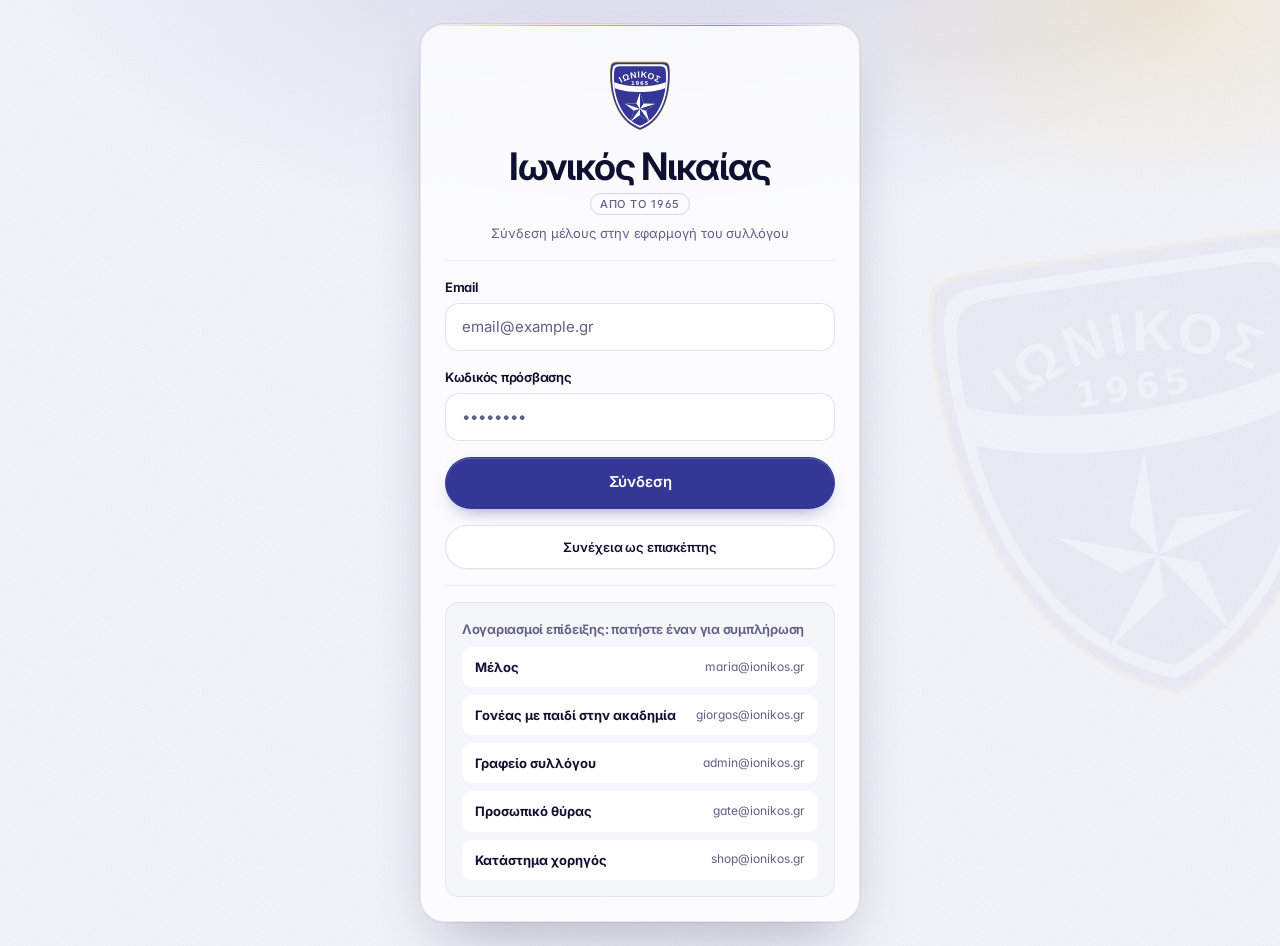
==== commit 61259da5: "Συγχώνευση αλλαγών από τη σκοτεινή εκδοχή Co-Authored-By: Claude Opus 5.5 <noreply@anthropic.com>  #" ====
--- a/admin.html
+++ b/admin.html
@@ -9,11 +9,12 @@
 <link rel="preconnect" href="https://fonts.googleapis.com">
 <link rel="preconnect" href="https://fonts.gstatic.com" crossorigin>
 <link href="https://fonts.googleapis.com/css2?family=Inter:wght@400..800&display=swap" rel="stylesheet">
-<link rel="stylesheet" href="assets/css/tokens.css?v=20261108m16">
-<link rel="stylesheet" href="assets/css/components.css?v=20261108m16">
-<link rel="stylesheet" href="assets/css/shell.css?v=20261108m16">
-<link rel="stylesheet" href="assets/css/app.css?v=20261108m16">
-<link rel="stylesheet" href="assets/css/modern.css?v=20261108m16">
+<link rel="stylesheet" href="assets/css/tokens.css?v=20261108L7">
+<link rel="stylesheet" href="assets/css/components.css?v=20261108L7">
+<link rel="stylesheet" href="assets/css/shell.css?v=20261108L7">
+<link rel="stylesheet" href="assets/css/app.css?v=20261108L7">
+<link rel="stylesheet" href="assets/css/modern.css?v=20261108L7">
+<link rel="stylesheet" href="assets/css/light.css?v=20261108L7">
 </head>
 <body>
 
@@ -42,9 +43,9 @@
   </main>
 </div>
 
-<script src="assets/js/data.js?v=20261108m16"></script>
-<script src="assets/js/core.js?v=20261108m16"></script>
-<script src="assets/js/icons.js?v=20261108m16"></script>
-<script src="assets/js/admin.js?v=20261108m16"></script>
+<script src="assets/js/data.js?v=20261108L7"></script>
+<script src="assets/js/core.js?v=20261108L7"></script>
+<script src="assets/js/icons.js?v=20261108L7"></script>
+<script src="assets/js/admin.js?v=20261108L7"></script>
 </body>
 </html>
--- a/assets/css/light.css
+++ b/assets/css/light.css
@@ -0,0 +1,267 @@
+/* ==========================================================================
+   ΙΩΝΙΚΟΣ 1965 :: Φωτεινό μοντέρνο θέμα
+   Φορτώνεται μετά το modern.css: ίδια σχεδίαση (Inter, χάπια, γυάλινη
+   πλοήγηση), αλλά σε λευκό και πολύ ανοιχτό γκρι. Σκοτεινά μένουν μόνο
+   το βίντεο, η κάρτα διαρκείας και οι μπλε κάρτες προβολής.
+   ========================================================================== */
+
+:root,
+.theme-dark,
+.theme-light,
+:root[data-theme="dark"] {
+  --ink-800: #F1F2F8;
+  --ink-300: #6A6D96;
+
+  --paper:     #FFFFFF;
+  --paper-50:  #F8F8FC;
+  --paper-100: #F5F6FA;
+  --paper-200: #ECEEF6;
+  --paper-300: #D9DCEB;
+
+  --ion-navy-100: #E9EAF7;
+  --ion-gold-100: #FBF3DE;
+  --ion-gold-600: #946E0E;
+  --ok-600:       #0B7F57;
+  --danger-600:   #C8363B;
+
+  --line-dark:      rgba(17, 19, 57, .10);
+  --line-dark-soft: rgba(17, 19, 57, .06);
+
+  --bg:          #F5F6FA;
+  --surface:     #FFFFFF;
+  --surface-2:   #F8F8FC;
+  --surface-3:   #ECEEF6;
+  --border:      rgba(17, 19, 57, .11);
+  --border-soft: rgba(17, 19, 57, .07);
+  --text:        #0E1030;
+  --text-muted:  #5E6187;
+  --text-soft:   #34376A;
+  --text-invert: #FFFFFF;
+  --accent-text: var(--ion-navy);
+
+  --hairline-top: inset 0 1px 0 rgba(255, 255, 255, .9);
+  --shadow-sm: 0 1px 2px rgba(17, 19, 57, .06), 0 0 0 1px rgba(17, 19, 57, .02);
+  --shadow-md: 0 1px 2px rgba(17, 19, 57, .05), 0 12px 28px -14px rgba(17, 19, 57, .22);
+  --shadow-lg: 0 30px 60px -24px rgba(17, 19, 57, .32), 0 0 0 1px rgba(17, 19, 57, .06);
+  --ring: 0 0 0 3px rgba(52, 55, 149, .3);
+
+  --floodlight:
+    radial-gradient(70% 50% at 50% -10%, rgba(110, 113, 192, .22), transparent 70%),
+    radial-gradient(40% 30% at 90% 0%, rgba(231, 195, 97, .22), transparent 70%);
+  --grain: url("data:image/svg+xml;utf8,<svg xmlns='http://www.w3.org/2000/svg' width='180' height='180'><filter id='n'><feTurbulence type='fractalNoise' baseFrequency='.85' numOctaves='2' stitchTiles='stitch'/><feColorMatrix values='0 0 0 0 .07  0 0 0 0 .08  0 0 0 0 .22  0 0 0 .05 0'/></filter><rect width='100%' height='100%' filter='url(%23n)'/></svg>");
+
+  color-scheme: light;
+}
+
+body { background: var(--bg); color: var(--text); }
+.gold { color: var(--ion-gold-600); }
+
+/* ---- Κουμπιά: μπλε χάπι για το κύριο --------------------------------- */
+.btn--primary, .btn:not([class*="btn--"]) {
+  --btn-bg: var(--ion-navy);
+  --btn-fg: #fff;
+  box-shadow: inset 0 1px 0 rgba(255, 255, 255, .18), 0 8px 20px -10px rgba(52, 55, 149, .7);
+}
+.btn--primary:hover:not(:disabled) { --btn-bg: #2A2D7E; }
+.btn--gold { box-shadow: inset 0 1px 0 rgba(255, 255, 255, .4), 0 8px 22px -10px rgba(207, 156, 29, .8); }
+.btn--ghost, .btn--outline,
+.theme-dark .btn--ghost, .theme-dark .btn--outline, .theme-light .btn--ghost {
+  --btn-bg: #fff;
+  --btn-fg: var(--text);
+  --btn-bd: rgba(17, 19, 57, .12);
+  box-shadow: 0 1px 2px rgba(17, 19, 57, .05);
+}
+.btn--ghost:hover:not(:disabled), .btn--outline:hover:not(:disabled),
+.theme-dark .btn--ghost:hover:not(:disabled) { background: #F1F2F8; }
+
+/* ---- Κάρτες και στοιχεία ---------------------------------------------- */
+.card { background: var(--surface); box-shadow: var(--shadow-sm); }
+.card--raised { box-shadow: var(--shadow-md); }
+.card--ink { background: var(--surface); color: var(--text); }
+.card--navy {
+  background:
+    radial-gradient(120% 90% at 0% 0%, rgba(110, 113, 192, .45), transparent 60%),
+    linear-gradient(170deg, #2A2D7E, #181B4A);
+  border-color: transparent;
+  color: #fff;
+  --text: #F5F6FB; --text-muted: #B9BBDA; --ink-300: #B9BBDA;
+  box-shadow: 0 18px 40px -20px rgba(52, 55, 149, .7);
+}
+.card--navy .countdown__unit { background: rgba(255, 255, 255, .08); border-color: rgba(255, 255, 255, .12); }
+.card--navy .countdown__unit b, .card--navy .countdown__count { color: #fff; }
+.card--navy .countdown__unit span { color: #B9BBDA; }
+.card--navy .btn--ghost { --btn-bg: rgba(255, 255, 255, .1); --btn-fg: #fff; --btn-bd: rgba(255, 255, 255, .2); box-shadow: none; }
+
+.chip { background: #fff; border-color: var(--border); }
+.chip:hover { border-color: rgba(17, 19, 57, .25); }
+.chip.is-active { background: var(--ion-navy); border-color: var(--ion-navy); color: #fff; }
+
+.segmented, .theme-dark .segmented, .theme-light .segmented { background: #ECEEF6; border-color: transparent; }
+.segmented__btn.is-active { background: #fff; color: var(--text); box-shadow: 0 1px 3px rgba(17, 19, 57, .14); }
+
+.badge--ok, .theme-dark .badge--ok { color: var(--ok-600); }
+.badge--danger, .theme-dark .badge--danger { color: var(--danger-600); }
+.badge--gold, .theme-dark .badge--gold { color: var(--ion-gold-600); }
+.badge--navy { background: var(--ion-navy-100); color: var(--ion-navy); }
+
+.row--clickable:hover { border-color: rgba(17, 19, 57, .18); box-shadow: var(--shadow-md); }
+.row__icon, .theme-dark .row__icon { background: var(--ion-navy-100); color: var(--ion-navy); }
+.row--clickable:hover .row__icon { background: var(--ion-gold-100); color: var(--ion-gold-600); }
+.stat--navy .stat__value, .theme-dark .stat--navy .stat__value { color: var(--ion-navy); }
+.stat--gold .stat__value, .theme-dark .stat--gold .stat__value { color: var(--ion-gold-600); }
+.stat--ok .stat__value { color: var(--ok-600); }
+
+.input, .select { background: #fff; }
+.input:focus, .select:focus { border-color: var(--ion-navy); }
+.option { background: #fff; }
+.option:hover { border-color: rgba(17, 19, 57, .25); }
+.option.is-selected { background: var(--ion-gold-100); }
+.option__tag, .theme-dark .option__tag { color: var(--ok-600); }
+.summary__line.is-credit, .theme-dark .summary__line.is-credit { color: var(--ok-600); }
+.perks__icon, .theme-light .perks__icon { background: var(--ion-gold-100); color: var(--ion-gold-600); }
+.plan__price, .theme-dark .plan__price { color: var(--ion-gold-600); }
+.card--navy .plan__price { color: var(--ion-gold-300); }
+.progress { background: #ECEEF6; }
+
+.modal, .modal.theme-light { background: #fff; color: var(--text); border-color: var(--border-soft); }
+.modal-backdrop { background: rgba(14, 16, 48, .35); }
+.sheet { background: #fff; }
+
+.seal, .theme-dark .seal { color: var(--text-muted); border-color: rgba(17, 19, 57, .16); }
+.crest-watermark::before, .hero .crest-watermark::before,
+.auth.crest-watermark::before, .matchday.crest-watermark::before { filter: none; opacity: .045; }
+
+/* ---- Ήρωες: απαλές δέσμες σε μπλε και χρυσό πάνω σε λευκό ----------- */
+.hero, .matchday { background: var(--grain), #F5F6FA; color: var(--text); }
+.hero { border-bottom: 1px solid var(--border-soft); }
+.hero::after, .matchday::after {
+  background: repeating-linear-gradient(118deg,
+    transparent 0 7%,
+    rgba(110, 113, 192, .55) 9% 14%,
+    transparent 17% 23%,
+    rgba(231, 195, 97, .7) 25% 27%,
+    transparent 30% 36%,
+    rgba(164, 166, 230, .5) 38% 41%,
+    transparent 44% 52%);
+  filter: blur(40px) saturate(1.2);
+  opacity: .8;
+}
+.matchday::after { opacity: .5; }
+.hero__kicker { color: var(--text-muted); }
+
+/* ---- Shells ---------------------------------------------------------- */
+.auth { background: var(--grain), var(--floodlight), #F5F6FA; }
+.auth__card, .auth__card.theme-light {
+  background: rgba(255, 255, 255, .78);
+  border-color: rgba(17, 19, 57, .08);
+  box-shadow: var(--shadow-lg);
+}
+.auth__demos { background: #F5F6FA; }
+.auth__demo { background: #fff; }
+.auth__demo:hover { background: #fff; border-color: var(--ion-navy); }
+
+.stage { background: var(--grain), var(--floodlight), #F5F6FA; color: var(--text); }
+.stage__brand p { color: var(--text-muted); }
+.phone {
+  box-shadow: 0 0 0 1px rgba(17, 19, 57, .2), 0 0 0 7px #0E1030, 0 0 0 8px rgba(17, 19, 57, .25),
+              0 50px 90px -30px rgba(17, 19, 57, .55), 0 0 120px -40px rgba(110, 113, 192, .6);
+}
+.phone--dark .phone__screen { background: var(--paper-50); }
+.phone__caption { color: var(--text-muted); }
+.appbar, .appbar--ink { background: rgba(255, 255, 255, .85); color: var(--text); }
+.appbar__action:hover { background: rgba(17, 19, 57, .06); }
+.tabbar, .phone--dark .tabbar { background: rgba(255, 255, 255, .9); }
+.tabbar__btn.is-active, .phone--dark .tabbar__btn.is-active { color: var(--ion-navy); }
+.phone__body::-webkit-scrollbar-thumb { background: var(--paper-300); }
+
+.web__nav {
+  background: rgba(255, 255, 255, .72);
+  border-color: rgba(17, 19, 57, .08);
+  box-shadow: 0 1px 2px rgba(17, 19, 57, .04), 0 18px 40px -24px rgba(17, 19, 57, .35);
+  color: var(--text);
+}
+.web__link:hover { color: var(--text); background: rgba(17, 19, 57, .05); }
+.web__link.is-active { color: var(--text); background: rgba(17, 19, 57, .07); box-shadow: none; }
+.web__who:hover { color: var(--text); background: rgba(17, 19, 57, .05); }
+.web__foot { background: #fff; color: var(--text-muted); }
+.web__foot a { color: var(--text); text-decoration-color: rgba(17, 19, 57, .3); }
+
+.admin__side { background: #EDEEF5; color: var(--text); border-right-color: var(--border-soft); }
+.admin__brand strong { color: var(--text); }
+.admin__navbtn { color: var(--text-soft); }
+.admin__navbtn:hover { background: rgba(17, 19, 57, .05); color: var(--text); }
+.admin__navbtn.is-active { background: #fff; color: var(--text); box-shadow: 0 1px 3px rgba(17, 19, 57, .12); }
+.admin__foot { color: var(--ok-600); }
+.table tbody tr:hover { background: #F8F8FC; }
+
+/* ---- Ζωντανά ----------------------------------------------------------- */
+.live-pin { background: var(--paper-50); box-shadow: 0 12px 16px -14px rgba(17, 19, 57, .35); }
+@media (max-width: 960px) {
+  .live-main { background: var(--bg); box-shadow: 0 12px 18px -14px rgba(17, 19, 57, .35); }
+}
+.scoreline__comp { color: var(--ion-gold-600); }
+.chat__msg { background: #F5F6FA; }
+.live-chat .chat__msg { background: #F5F6FA; }
+.chat__msg--own { background: var(--ion-gold-100); }
+.chat__user, .leaderboard .leaderboard__name { filter: brightness(.6) saturate(1.3); }
+.chat__title { color: color-mix(in srgb, var(--tier) 62%, #1A1300); background: color-mix(in srgb, var(--tier) 16%, transparent); }
+.chat__input { color: var(--text); background: #fff; border-color: var(--border); }
+.chat__input::placeholder { color: var(--text-muted); }
+.chat__scroll::-webkit-scrollbar-thumb { background: var(--paper-300); }
+
+.poll { background: #FFFBF0; border-color: rgba(207, 156, 29, .45); }
+.poll__q { color: var(--ion-gold-600); }
+.poll__opt { background: #fff; }
+.poll__fill { background: rgba(52, 55, 149, .14); }
+
+.reaction { background: #fff; border-color: var(--border); box-shadow: 0 1px 2px rgba(17, 19, 57, .05); }
+.reaction:hover { background: #fff; border-color: var(--ion-gold); }
+.noise__bar { background: #ECEEF6; }
+.noise__label { color: var(--ion-gold-600); }
+
+.predict { background: linear-gradient(180deg, #EEEFFA, #fff); color: var(--text); border-color: var(--border); }
+.predict__title { color: var(--ion-navy); }
+.predict__score, .predict__result b { color: var(--text); }
+.predict__result { background: #F5F6FA; }
+.predict__verdict.is-exact, .predict__result.is-exact b { color: var(--ion-gold-600); }
+.predict__verdict.is-outcome, .predict__result.is-outcome b { color: var(--ok-600); }
+
+.trophy-summary { background: #fff; color: var(--text); }
+.trophy-summary__count b { color: var(--text); }
+.trophy { box-shadow: inset 0 2px 0 var(--tier), var(--shadow-sm); }
+.ladder__item.is-high { background: linear-gradient(120deg, var(--ion-navy), #2A2D7E); color: #fff; }
+.ladder__item.is-high .ladder__perk { color: var(--ion-gold-300); }
+.ladder__item.is-top { background: linear-gradient(120deg, #23266A, #0E1030); color: #fff; }
+.ladder__item.is-top .ladder__perk { color: #fff; }
+.ladder__item.is-current { border-color: var(--ion-navy); box-shadow: inset 3px 0 0 var(--tier), 0 0 0 1px var(--ion-navy); }
+
+.standings tr.is-us td { background: var(--ion-gold-100); }
+.standings tr.is-us td.team { color: var(--ion-navy); }
+.leaderboard tr.is-you td { background: var(--ion-gold-100); }
+.match-card__score { background: var(--ion-navy); color: #fff; }
+
+.countdown__unit { background: #fff; border-color: var(--border); }
+.countdown__unit b, .countdown__count { color: var(--text); }
+.countdown__unit span { color: var(--text-muted); }
+
+.bus { background: #fff; }
+.bus__front { background: var(--ion-navy); color: #fff; }
+.bus__seat { background: #F5F6FA; }
+.bus__seat.is-mine { background: var(--ion-navy); border-color: var(--ion-navy); box-shadow: 0 0 0 2px var(--ion-gold); }
+.trip__left { color: var(--ion-navy); }
+
+.timeline__year { color: var(--ion-navy); }
+.timeline__sport.is-club { background: var(--ion-navy-100); color: var(--ion-navy); }
+.history-sources a { color: var(--ion-navy); }
+.history-hero__intro { color: var(--text-muted); }
+
+.info__icon { color: var(--ok-600); }
+.info__icon--navy { background: var(--ion-navy-100); color: var(--ion-navy); }
+.empty { background: #fff; }
+
+/* Αρχική */
+.hero { color: var(--text); }
+.hero p.lead { color: var(--text-muted); }
+.screen-link { background: #fff; box-shadow: var(--shadow-sm); }
+.screen-link:hover { border-color: rgba(17, 19, 57, .18); box-shadow: var(--shadow-md); }
+.sw__chip { border-color: rgba(17, 19, 57, .12); }
